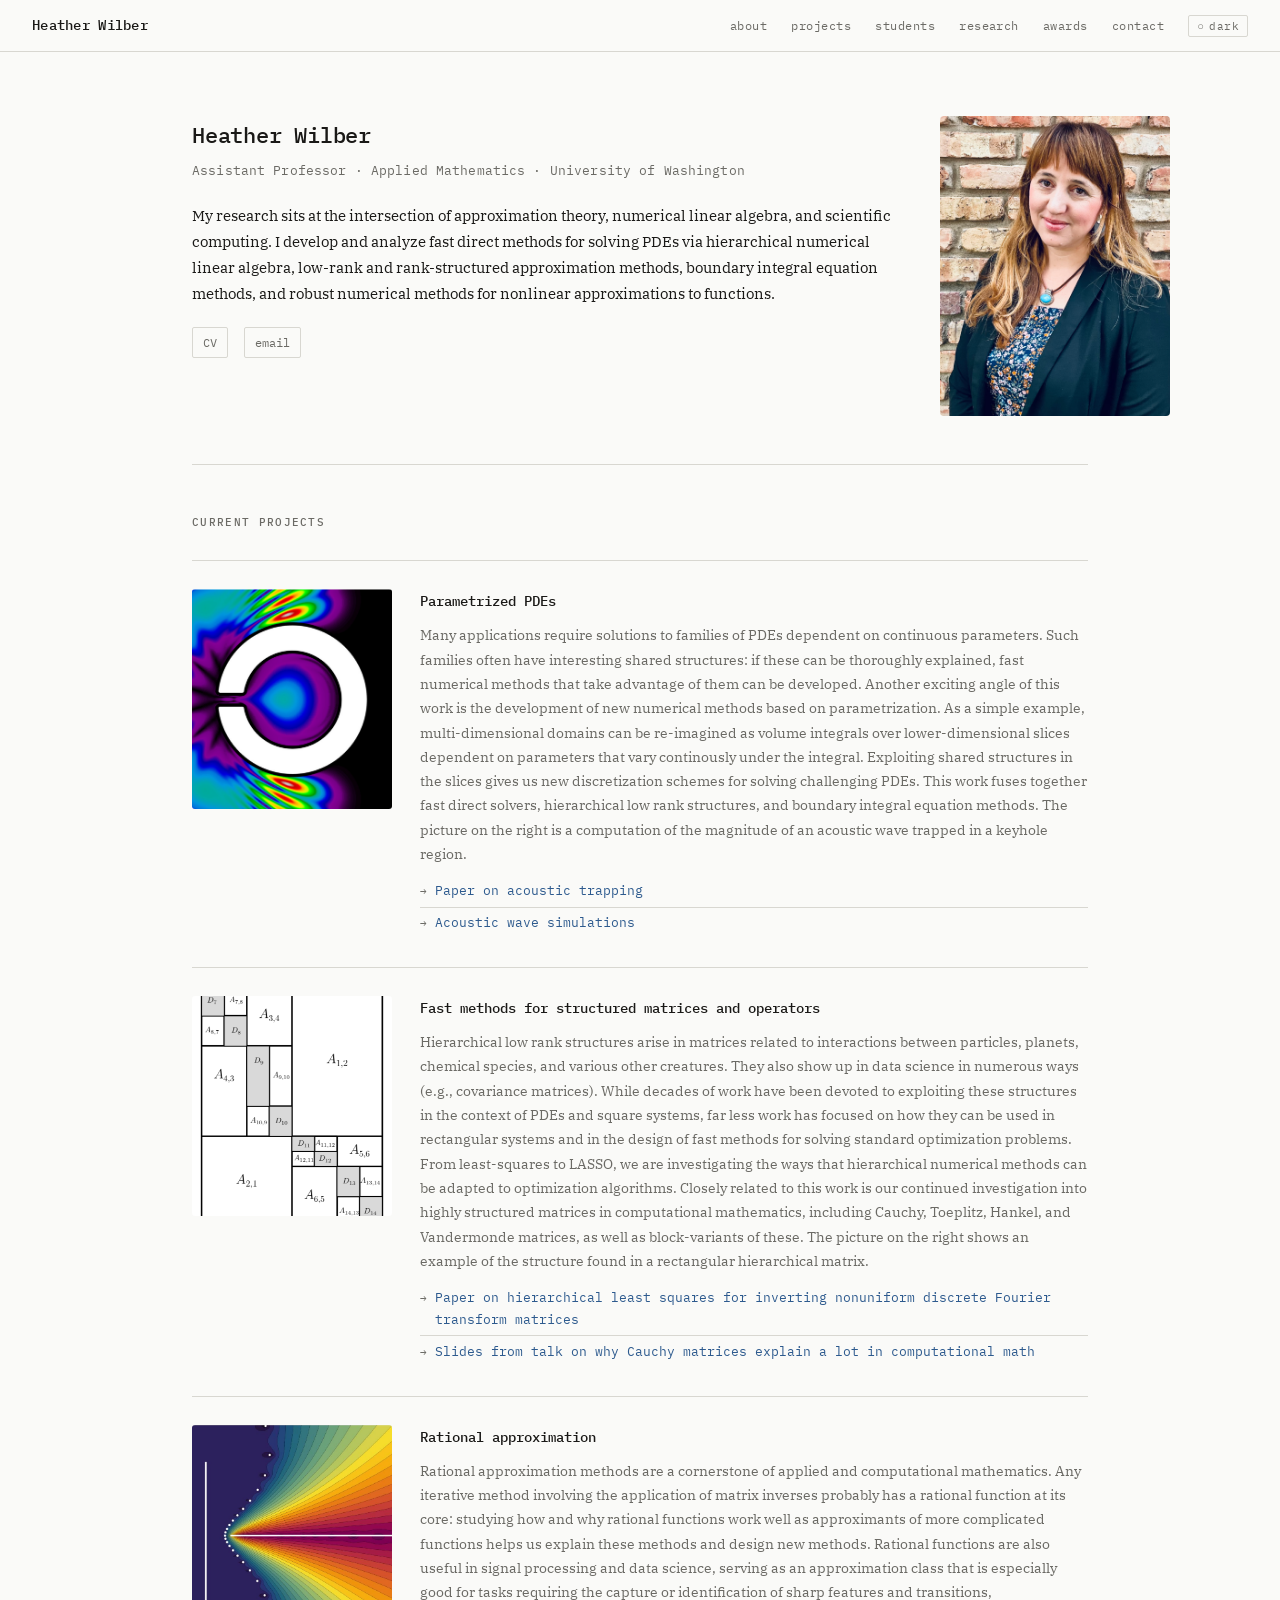
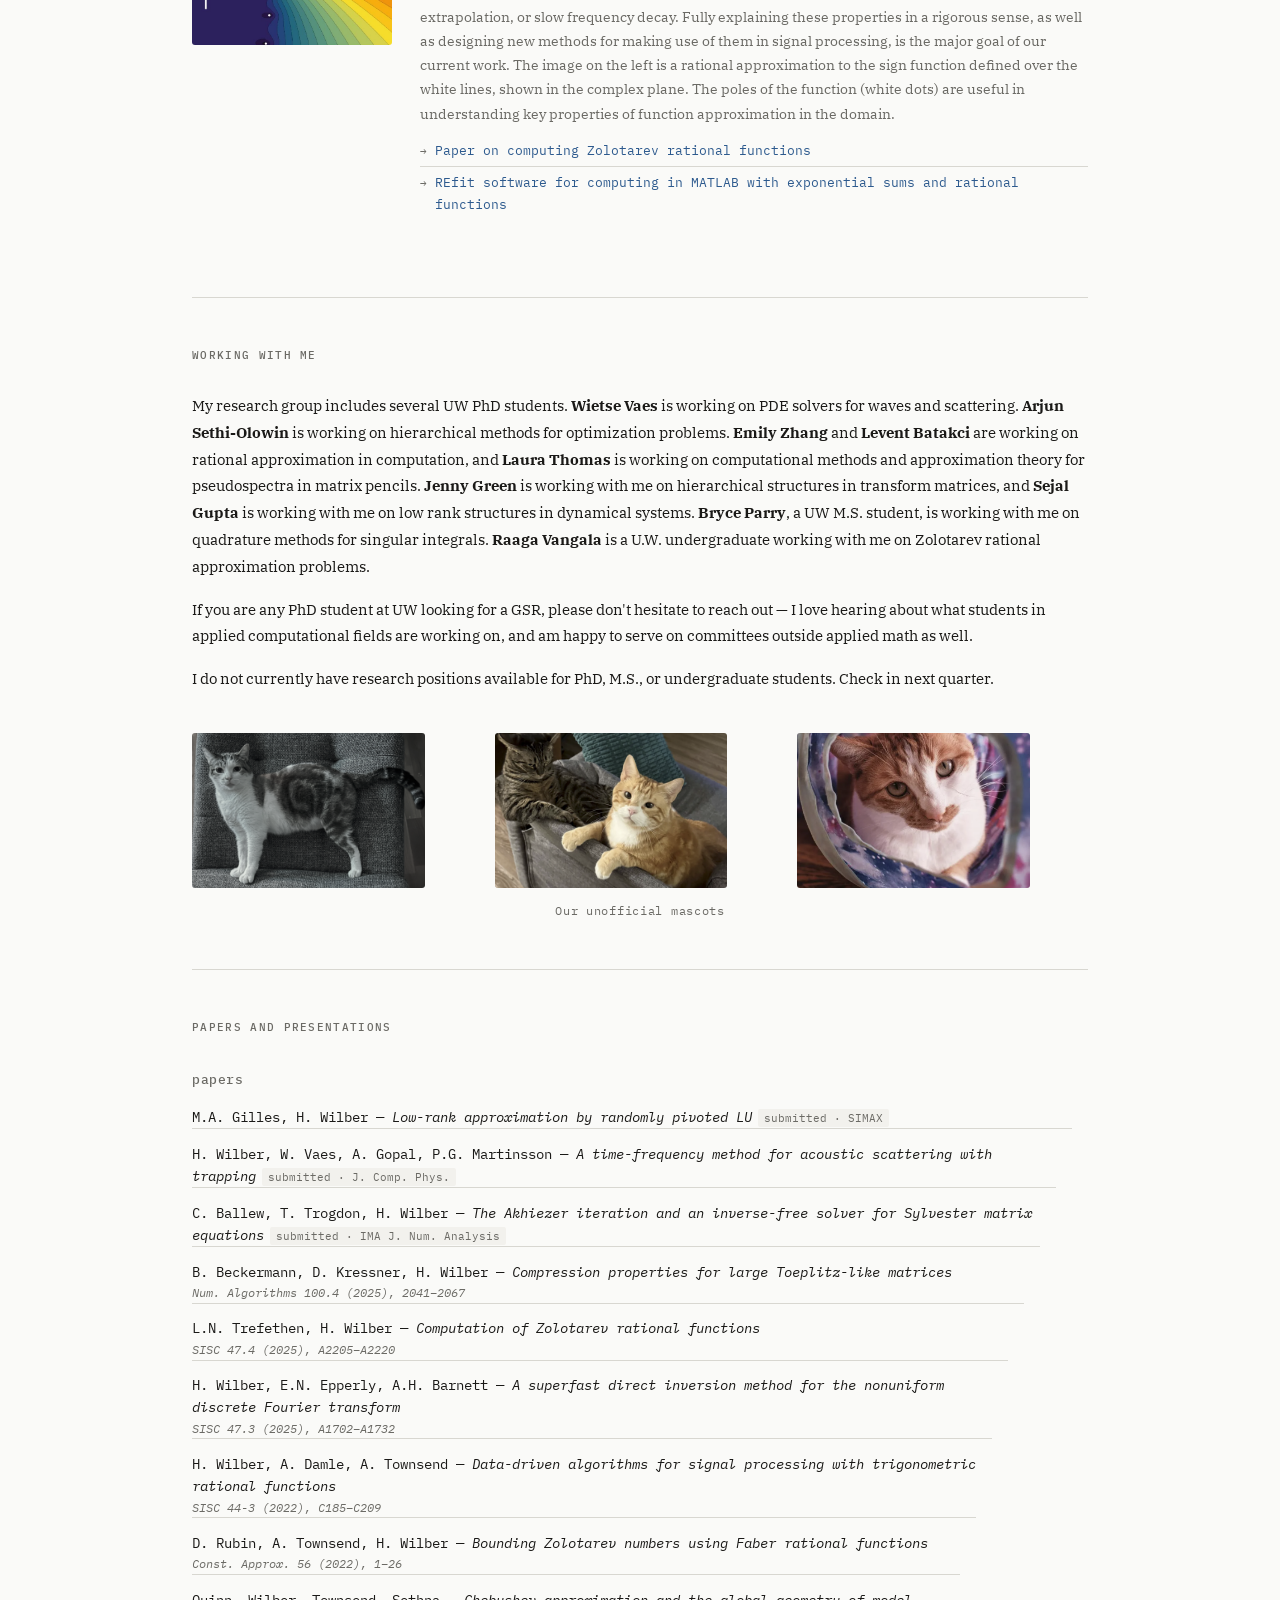
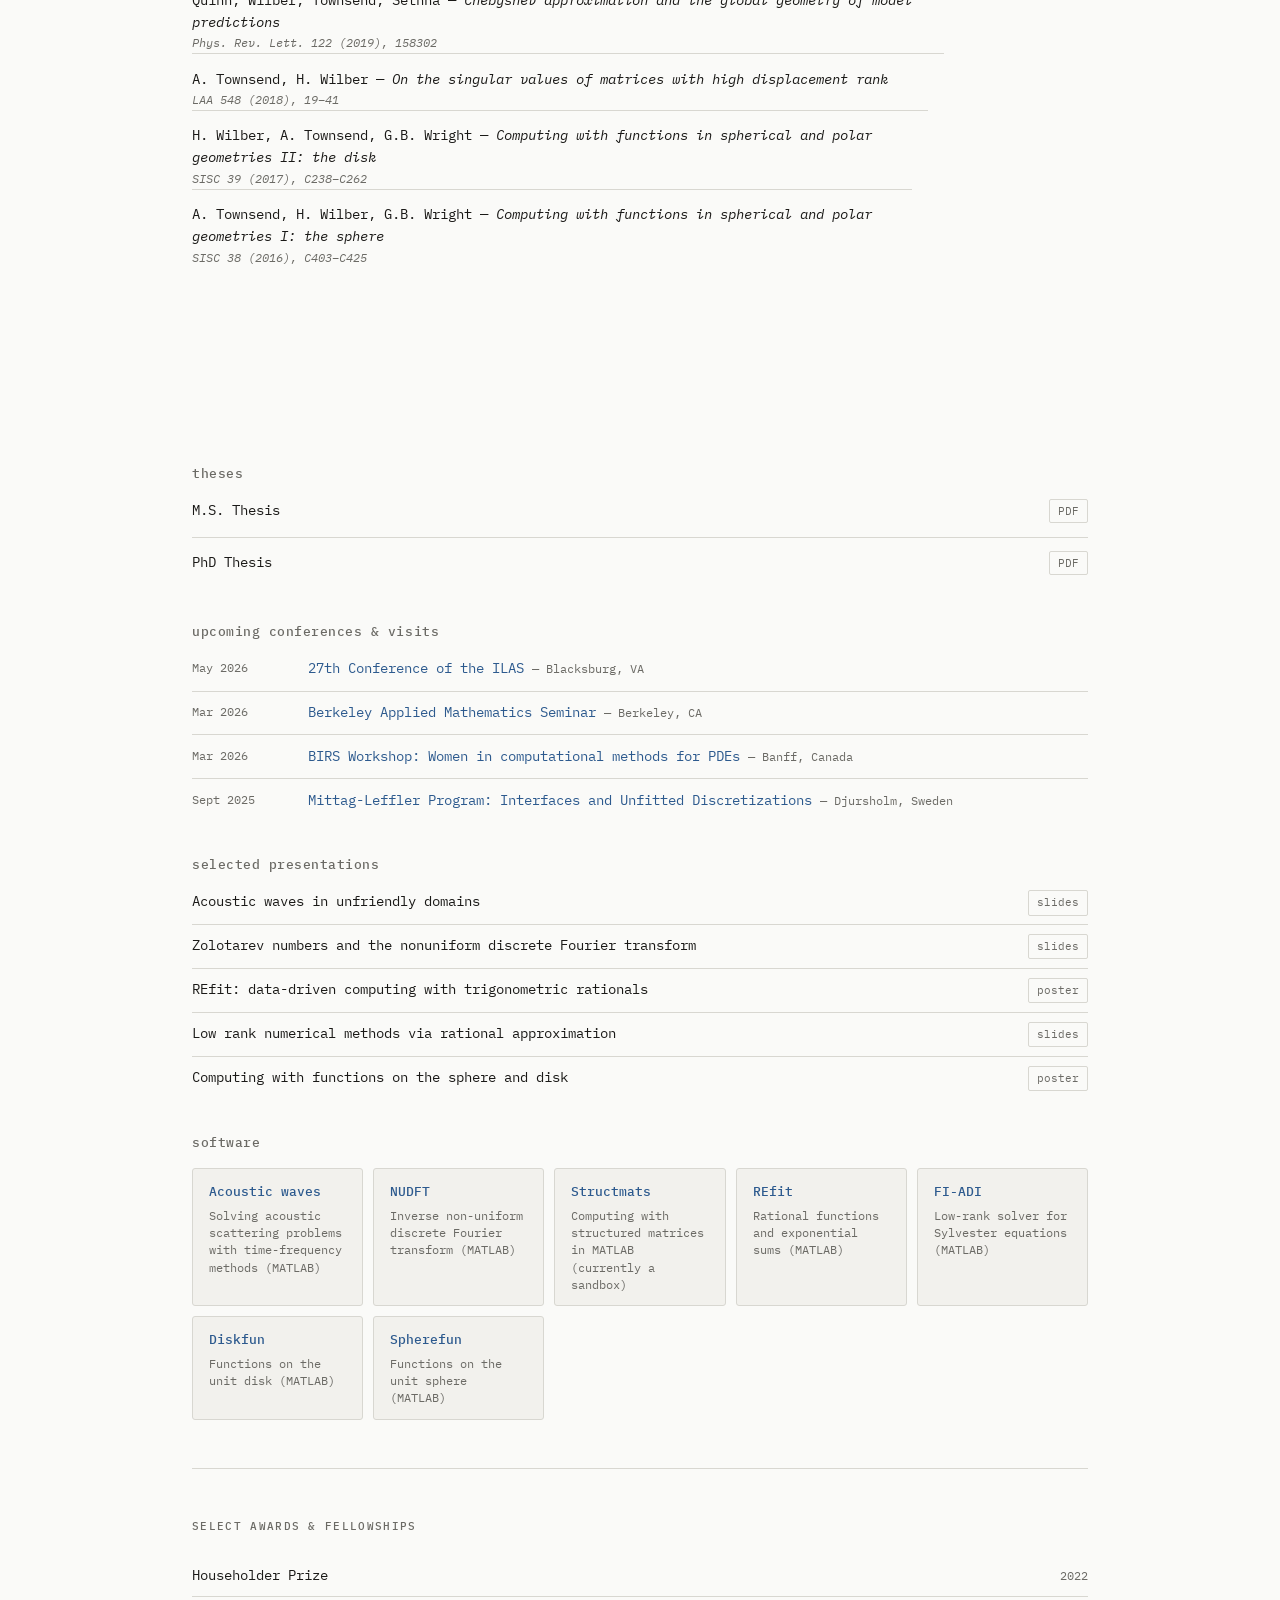
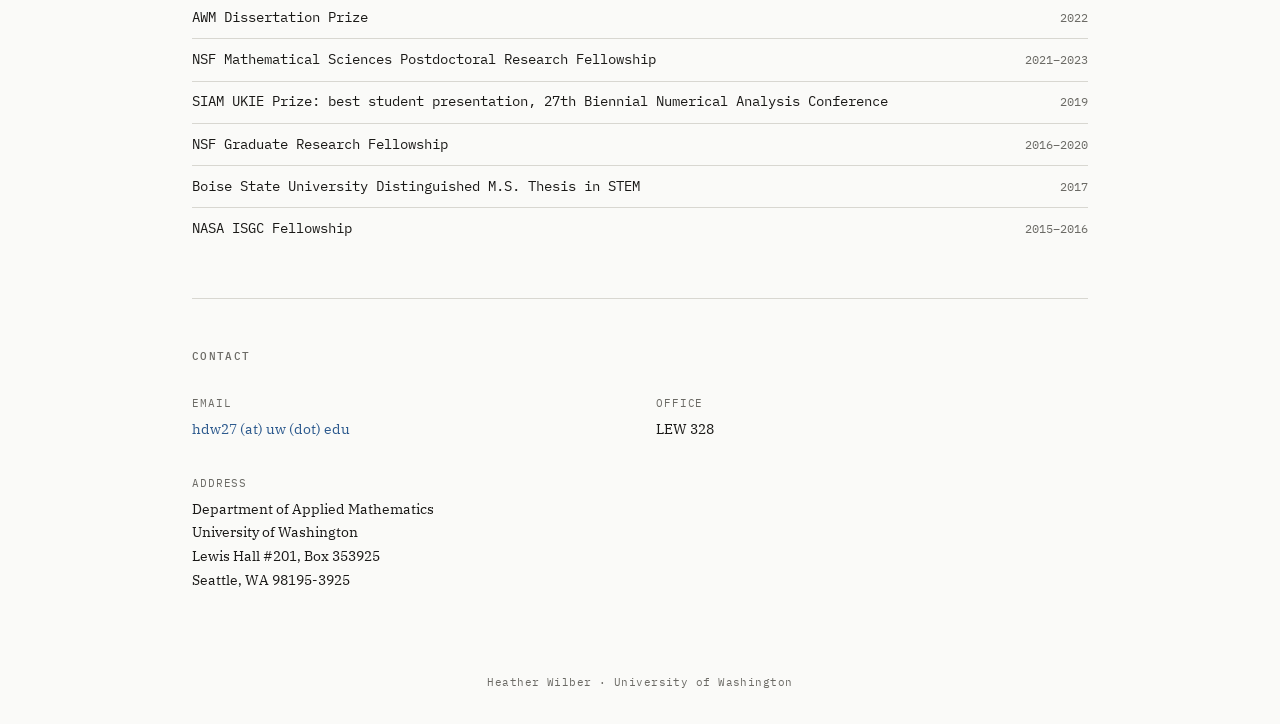
==== index.html @ 05f7314e "more typos" ====
<!DOCTYPE html>
<html lang="en" data-theme="light">
<head>
<meta charset="UTF-8">
<meta name="viewport" content="width=device-width, initial-scale=1.0">
<title>Heather Wilber</title>
<link rel="preconnect" href="https://fonts.googleapis.com">
<link href="https://fonts.googleapis.com/css2?family=IBM+Plex+Mono:ital,wght@0,400;0,500;1,400&family=IBM+Plex+Serif:ital,wght@0,400;1,400&display=swap" rel="stylesheet">
<style>
  :root, [data-theme="light"] {
    --bg: #fafaf8; --surface: #f2f1ed; --border: #d8d7d1;
    --text: #1a1917; --muted: #6b6a65; --link: #2d5a8e; --link-hover: #1a3a5c;
  }
  [data-theme="dark"] {
    --bg: #141412; --surface: #1e1d1b; --border: #2e2d2a;
    --text: #e8e7e2; --muted: #888780; --link: #7aabdb; --link-hover: #a8c8e8;
  }
  * { box-sizing: border-box; margin: 0; padding: 0; }
  html { scroll-behavior: smooth; }
  body { font-family: 'IBM Plex Mono', monospace; background: var(--bg); color: var(--text); font-size: 14px; line-height: 1.75; transition: background 0.2s, color 0.2s; }
  a { color: var(--link); text-decoration: none; }
  a:hover { color: var(--link-hover); text-decoration: underline; }

  nav { position: sticky; top: 0; z-index: 100; background: var(--bg); border-bottom: 1px solid var(--border); padding: 0 2rem; display: flex; align-items: center; justify-content: space-between; height: 52px; transition: background 0.2s, border-color 0.2s; }
  .nav-name { font-weight: 500; font-size: 14px; letter-spacing: 0.02em; color: var(--text); text-decoration: none; }
  .nav-right { display: flex; align-items: center; gap: 1.5rem; }
  .nav-links { display: flex; gap: 1.5rem; list-style: none; }
  .nav-links a { font-size: 12px; color: var(--muted); letter-spacing: 0.04em; }
  .nav-links a:hover { color: var(--text); text-decoration: none; }
  .theme-toggle { background: none; border: 1px solid var(--border); border-radius: 2px; color: var(--muted); cursor: pointer; font-family: 'IBM Plex Mono', monospace; font-size: 11px; letter-spacing: 0.04em; padding: 3px 8px; transition: border-color 0.15s, color 0.15s; display: flex; align-items: center; gap: 5px; }
  .theme-toggle:hover { color: var(--text); border-color: var(--text); }

  .container { max-width: 960px; margin: 0 auto; padding: 0 2rem; }

  .hero { padding: 4rem 0 3rem; display: grid; grid-template-columns: 1fr 148px; gap: 3rem; align-items: start; border-bottom: 1px solid var(--border); }
  .hero-photo { width: 230px; height: 300px; border-radius: 4px; object-fit: cover; }
  .hero-photo-placeholder { width: 148px; height: 148px; border-radius: 4px; background: var(--surface); border: 1px solid var(--border); display: flex; align-items: center; justify-content: center; font-size: 11px; color: var(--muted); letter-spacing: 0.05em; }
  h1 { font-weight: 500; font-size: 22px; letter-spacing: -0.01em; margin-bottom: 0.35rem; }
  .hero-affil { font-size: 13px; color: var(--muted); margin-bottom: 1.25rem; letter-spacing: 0.01em; }
  .hero-bio { font-family: 'IBM Plex Serif', serif; font-size: 14.5px; line-height: 1.8; margin-bottom: 1.25rem; }
  .hero-links { display: flex; gap: 1rem; flex-wrap: wrap; }
  .hero-links a { font-size: 12px; color: var(--muted); border: 1px solid var(--border); padding: 4px 10px; border-radius: 2px; transition: border-color 0.15s, color 0.15s; }
  .hero-links a:hover { color: var(--text); border-color: var(--text); text-decoration: none; }

  section { padding: 3rem 0; border-bottom: 1px solid var(--border); }
  section:last-child { border-bottom: none; }
  h2 { font-weight: 500; font-size: 11px; letter-spacing: 0.12em; text-transform: uppercase; color: var(--muted); margin-bottom: 1.75rem; }
  h3 { font-weight: 500; font-size: 13px; letter-spacing: 0.04em; color: var(--muted); margin: 2rem 0 0.85rem; text-transform: lowercase; }
  h3:first-child { margin-top: 0; }

  .prose { font-family: 'IBM Plex Serif', serif; font-size: 14.5px; line-height: 1.85; }
  .prose p { margin-bottom: 1rem; }
  .prose p:last-child { margin-bottom: 0; }

  /* Mascots */
  .mascots { margin-top: 2.5rem; }
  .mascot-grid { display: grid; grid-template-columns: repeat(3, 1fr); gap: 12px; margin-bottom: 0.75rem;justify-content: center; }
  .mascot-photo { width: 80%; aspect-ratio: 1.5 / 1; border-radius: 3px; object-fit: cover; display: block; }
  .mascot-placeholder { width: 80%; aspect-ratio: 1.5 / 1; border-radius: 3px; background: var(--surface); border: 1px solid var(--border); display: flex; align-items: center; justify-content: center; font-size: 11px; color: var(--muted); letter-spacing: 0.05em; }
  .mascot-caption { text-align: center; font-size: 12px; color: var(--muted); letter-spacing: 0.06em; font-family: 'IBM Plex Mono', monospace; }

  /* Projects */
  .project-item { display: grid; grid-template-columns: 200px 1fr; gap: 1.75rem; padding: 1.75rem 0; border-top: 1px solid var(--border); align-items: start; }
  .project-item:first-child { border-top: none; padding-top: 0; }
  .project-photo { width: 200px; height: 220px; border-radius: 3px; object-fit: cover; }
  .project-photo-placeholder { width: 200px; height: 220px; border-radius: 3px; background: var(--surface); border: 1px solid var(--border); display: flex; align-items: center; justify-content: center; font-size: 11px; color: var(--muted); letter-spacing: 0.05em; flex-shrink: 0; }
  .project-title { font-family: 'IBM Plex Mono', monospace; font-weight: 500; font-size: 14px; margin-bottom: 0.6rem; color: var(--text); }
  .project-desc { font-family: 'IBM Plex Serif', serif; font-size: 13.5px; line-height: 1.8; color: var(--muted); margin-bottom: 0.85rem; }
  .project-links { list-style: none; }
  .project-links li { font-size: 12.5px; padding: 0.3rem 0; border-top: 1px solid var(--border); display: flex; align-items: baseline; gap: 0.5rem; }
  .project-links li:first-child { border-top: none; padding-top: 0; }
  .project-links li::before { content: "→"; color: var(--muted); font-size: 11px; flex-shrink: 0; }

  /* Papers */
  .paper-list { list-style: none; }
  .paper-list li { padding: 0.85rem 0; border-top: 1px solid var(--border); display: grid; grid-template-columns: 1fr auto; gap: 1rem; align-items: start; font-size: 13.5px; line-height: 1.65; }
  .paper-list li:first-child { border-top: none; padding-top: 0; }
  .paper-venue { font-style: italic; color: var(--muted); font-size: 12px; }
  .paper-link { font-size: 11px; color: var(--muted); border: 1px solid var(--border); padding: 2px 8px; border-radius: 2px; white-space: nowrap; transition: border-color 0.15s, color 0.15s; }
  .paper-link:hover { color: var(--text); border-color: var(--text); text-decoration: none; }
  .paper-status { font-size: 11px; color: var(--muted); background: var(--surface); padding: 2px 6px; border-radius: 2px; margin-left: 6px; }

  /* Accessibility */
  .sr-only { position: absolute; width: 1px; height: 1px; padding: 0; margin: -1px; overflow: hidden; clip: rect(0,0,0,0); white-space: nowrap; border: 0; }

  .event-list { list-style: none; }
  .event-list li { display: grid; grid-template-columns: 100px 1fr; gap: 1rem; padding: 0.6rem 0; border-top: 1px solid var(--border); font-size: 13.5px; align-items: start; }
  .event-list li:first-child { border-top: none; padding-top: 0; }
  .event-date { color: var(--muted); font-size: 12px; }
  .event-venue { color: var(--muted); font-size: 12px; }

  .software-grid { display: grid; grid-template-columns: repeat(auto-fit, minmax(160px, 1fr)); gap: 10px; }
  .software-card { background: var(--surface); border: 1px solid var(--border); border-radius: 3px; padding: 0.75rem 1rem; }
  .software-card a { font-weight: 500; font-size: 13px; display: block; margin-bottom: 3px; }
  .software-card p { font-size: 11.5px; color: var(--muted); line-height: 1.5; }

  .award-list { list-style: none; }
  .award-list li { display: grid; grid-template-columns: 1fr auto; gap: 1rem; padding: 0.55rem 0; border-top: 1px solid var(--border); font-size: 13.5px; align-items: baseline; }
  .award-list li:first-child { border-top: none; padding-top: 0; }
  .award-year { font-size: 12px; color: var(--muted); }

  .contact-grid { display: grid; grid-template-columns: 1fr 1fr; gap: 2rem; }
  .contact-label { font-size: 11px; letter-spacing: 0.08em; text-transform: uppercase; color: var(--muted); margin-bottom: 0.3rem; }
  .contact-val { font-family: 'IBM Plex Serif', serif; font-size: 14px; line-height: 1.7; }

  .pres-list { list-style: none; }
  .pres-list li { padding: 0.55rem 0; border-top: 1px solid var(--border); font-size: 13.5px; display: flex; justify-content: space-between; align-items: baseline; gap: 1rem; }
  .pres-list li:first-child { border-top: none; padding-top: 0; }

  .small-note { font-size: 12px; color: var(--muted); margin-top: 0.75rem; }
  footer { padding: 2rem; text-align: center; font-size: 11px; color: var(--muted); letter-spacing: 0.04em; }
</style>
</head>
<body>

<nav>
  <a href="#" class="nav-name">Heather Wilber</a>
  <main class="nav-right">
    <ul class="nav-links">
      <li><a href="#about">about</a></li>
      <li><a href="#projects">projects</a></li>
      <li><a href="#students">students</a></li>
      <li><a href="#research">research</a></li>
      <li><a href="#awards">awards</a></li>
      <li><a href="#contact">contact</a></li>
    </ul>
    <button class="theme-toggle" id="themeToggle" aria-label="Toggle dark mode">
      <span id="themeIcon">○</span>
      <span id="themeLabel">dark</span>
    </button>
  </main>
</nav>

<main class="container">

  <!-- ═══ HERO ═══ -->
  <main class="hero" id="about">
    <main>
      <h1>Heather Wilber</h1>
      <p class="hero-affil">Assistant Professor · Applied Mathematics · University of Washington</p>
      <p class="hero-bio">My research sits at the intersection of approximation theory, numerical linear algebra, and scientific computing. I develop and analyze fast direct methods for solving PDEs via hierarchical numerical linear algebra, low-rank and rank-structured approximation methods, boundary integral equation methods, and robust numerical methods for nonlinear approximations to functions.</p>
      <main class="hero-links">
        <a href="https://heatherw3521.github.io/H_Wilber_CV_short.pdf">CV <span class="sr-only">(PDF)</span></a>
        <a href="mailto:hdw27@uw.edu">email</a>
      </main>
    </main>
    <!-- TO ADD PHOTO: replace the main below with:
          -->
    <img src="me.jpg" alt="Picture of a woman smiling" class="hero-photo">
  </main>

  <!-- ═══ CURRENT PROJECTS ═══ -->
  <section id="projects">
    <h2>Current projects</h2>

    <main class="project-item">
      <!-- TO ADD IMAGE: replace the main below with:
           <img src="YOUR-IMAGE.jpg" alt="DESCRIBE IMAGE HERE" class="project-photo"> -->
      <img src="keyhole.png" alt="a colorful image of the magnitude of an acoustic scattering wave trapped in a cavity with white boundaries." class="project-photo">
      <main>
        <p class="project-title">Parametrized PDEs</p>
        <p class="project-desc">Many applications require solutions to families of PDEs dependent on continuous parameters. Such families often have interesting shared structures: if these can be thoroughly explained, fast numerical methods that take advantage of them can be developed. Another exciting angle of this work is the development of new numerical methods based on parametrization. As a simple example, multi-dimensional domains can be re-imagined as volume integrals over lower-dimensional slices dependent on parameters that vary continously under the integral. Exploiting shared structures in the slices gives us new discretization schemes for solving challenging PDEs. This work fuses together fast direct solvers, hierarchical low rank structures, and boundary integral equation methods. The picture on the right is a computation of the magnitude of an acoustic wave trapped in a keyhole region.</p>
        <ul class="project-links">
          <li><a href="https://arxiv.org/pdf/2506.15165">Paper on acoustic trapping</a></li>
          <li><a href="https://www.youtube.com/watch?v=D6Uqt_vXf6c">Acoustic wave simulations</a></li>
        </ul>
      </main>
    </main>

    <main class="project-item">
      <!-- TO ADD IMAGE: replace the main below with:
           <img src="YOUR-IMAGE.jpg" alt="DESCRIBE IMAGE HERE" class="project-photo"> -->
      <img src="hier.png" alt="a rectangle sliced into smaller rectangles. The small rectangles on the diagonal are greyed out." class="project-photo">
      <main>
        <p class="project-title">Fast methods for structured matrices and operators</p>
        <p class="project-desc">Hierarchical low rank structures arise in matrices related to interactions between particles, planets, chemical species, and various other creatures. They also show up in data science in numerous ways (e.g., covariance matrices). While decades of work have been devoted to exploiting these structures in the context of PDEs and square systems, far less work has focused on how they can be used in rectangular systems and in the design of fast methods for solving standard optimization problems. From least-squares to LASSO, we are investigating the ways that hierarchical numerical methods can be adapted to optimization algorithms. Closely related to this work is our continued investigation into highly structured matrices in computational mathematics, including Cauchy, Toeplitz, Hankel, and Vandermonde matrices, as well as block-variants of these. The picture on the right shows an example of the structure found in a rectangular hierarchical matrix. </p>
        <ul class="project-links">
          <li><a href="https://arxiv.org/abs/2404.13223">Paper on hierarchical least squares for inverting nonuniform discrete Fourier transform matrices</a></li>
          <li><a href="Cauchy_matrices.pdf">Slides from talk on why Cauchy matrices explain a lot in computational math</a> <span class="sr-only">(PDF)</span></li>
        </ul>
      </main>
    </main>

    <main class="project-item">
      <!-- TO ADD IMAGE: replace the main below with:
           <img src="YOUR-IMAGE.jpg" alt="DESCRIBE IMAGE HERE" class="project-photo"> -->
      <img src="rational_sign.png" alt="A colorful filled contour plot, with white lines on the imaginary axis and real axis, and white dots between them." class="project-photo">
      <main>
        <p class="project-title">Rational approximation</p>
        <p class="project-desc">Rational approximation methods are a cornerstone of applied and computational mathematics. Any iterative method involving the application of matrix inverses probably has a rational function at its core: studying how and why rational functions work well as approximants of more complicated functions helps us explain these methods and design new methods. Rational functions are also useful in signal processing and data science, serving as an approximation class that is especially good for tasks requiring the capture or identification of sharp features and transitions, extrapolation, or slow frequency decay. Fully explaining these properties in a rigorous sense, as well as designing new methods for making use of them in signal processing, is the major goal of our current work. The image on the left is a rational approximation to the sign function defined over the white lines, shown in the complex plane. The poles of the function (white dots) are useful in understanding key properties of function approximation in the domain.</p>
        <ul class="project-links">
          <li><a href="https://arxiv.org/abs/2408.14092">Paper on computing Zolotarev rational functions</a></li>
          <li><a href="https://github.com/heatherw3521/REfit">REfit software for computing in MATLAB with exponential sums and rational functions</a></li>
        </ul>
      </main>
    </main>

  </section>

  <!-- ═══ WORKING WITH ME ═══ -->
  <section id="students">
    <h2>Working with me</h2>
    <main class="prose">
      <p>My research group includes several UW PhD students. <b>Wietse Vaes</b> is working on PDE solvers for waves and scattering. <b>Arjun Sethi-Olowin</b> is working on hierarchical methods for optimization problems. <b>Emily Zhang</b> and <b>Levent Batakci</b> are working on rational approximation in computation, and <b>Laura Thomas</b> is working on computational methods and approximation theory for pseudospectra in matrix pencils. <b>Jenny Green</b> is working with me on hierarchical structures in transform matrices, and <b>Sejal Gupta</b> is working with me on low rank structures in dynamical systems. <b>Bryce Parry</b>, a UW M.S. student, is working with me on quadrature methods for singular integrals. <b>Raaga Vangala</b> is a U.W. undergraduate working with me on Zolotarev rational approximation problems.</p>
      <p>If you are any PhD student at UW looking for a GSR, please don't hesitate to reach out — I love hearing about what students in applied computational fields are working on, and am happy to serve on committees outside applied math as well.</p>
      <p>I do not currently have research positions available for PhD, M.S., or undergraduate students. Check in next quarter.</p>
    </main>

    <figure class="mascots" aria-label="Unofficial mascots">
      <main class="mascot-grid">
        <!-- TO ADD IMAGES: replace each main below with:
             <img src="YOUR-IMAGE.jpg" alt="DESCRIBE MASCOT HERE" class="mascot-photo"> -->
        <img src="L_cat.png" alt="picture of a grey cat standing up" class="mascot-photo">
        <img src="w_cat.png" alt="picture of two cats, a grey striped one with ears back and an orange fat one" class="mascot-photo">
        <img src="LT_cat.png" alt="picture of an orange cat" class="mascot-photo">
      </main>
      <figcaption class="mascot-caption">Our unofficial mascots</figcaption>
    </figure>
  </section>

  <!-- ═══ RESEARCH ═══ -->
  <section id="research">
    <h2>Papers and Presentations</h2>

    <h3>papers</h3>
    <ul class="paper-list">
      <li>
        <main>
          <main>M.A. Gilles, H. Wilber — <em>Low-rank approximation by randomly pivoted LU</em><span class="paper-status">submitted · SIMAX</span></main>
      <li>
        <main>
          <main>H. Wilber, W. Vaes, A. Gopal, P.G. Martinsson — <em>A time-frequency method for acoustic scattering with trapping</em><span class="paper-status">submitted · J. Comp. Phys.</span></main>
      <li>
        <main>
          <main>C. Ballew, T. Trogdon, H. Wilber — <em>The Akhiezer iteration and an inverse-free solver for Sylvester matrix equations</em><span class="paper-status">submitted · IMA J. Num. Analysis</span></main>
      <li>
        <main>
          <main>B. Beckermann, D. Kressner, H. Wilber — <em>Compression properties for large Toeplitz-like matrices</em></main>
          <main class="paper-venue">Num. Algorithms 100.4 (2025), 2041–2067</main>
      <li>
        <main>
          <main>L.N. Trefethen, H. Wilber — <em>Computation of Zolotarev rational functions</em></main>
          <main class="paper-venue">SISC 47.4 (2025), A2205–A2220</main>
      <li>
        <main>
          <main>H. Wilber, E.N. Epperly, A.H. Barnett — <em>A superfast direct inversion method for the nonuniform discrete Fourier transform</em></main>
          <main class="paper-venue">SISC 47.3 (2025), A1702–A1732</main>
      <li>
        <main>
          <main>H. Wilber, A. Damle, A. Townsend — <em>Data-driven algorithms for signal processing with trigonometric rational functions</em></main>
          <main class="paper-venue">SISC 44-3 (2022), C185–C209</main>
      <li>
        <main>
          <main>D. Rubin, A. Townsend, H. Wilber — <em>Bounding Zolotarev numbers using Faber rational functions</em></main>
          <main class="paper-venue">Const. Approx. 56 (2022), 1–26</main>
      <li>
        <main>
          <main>Quinn, Wilber, Townsend, Sethna — <em>Chebyshev approximation and the global geometry of model predictions</em></main>
          <main class="paper-venue">Phys. Rev. Lett. 122 (2019), 158302</main>
      <li>
        <main>
          <main>A. Townsend, H. Wilber — <em>On the singular values of matrices with high displacement rank</em></main>
          <main class="paper-venue">LAA 548 (2018), 19–41</main>
      <li>
        <main>
          <main>H. Wilber, A. Townsend, G.B. Wright — <em>Computing with functions in spherical and polar geometries II: the disk</em></main>
          <main class="paper-venue">SISC 39 (2017), C238–C262</main>
      <li>
        <main>
          <main>A. Townsend, H. Wilber, G.B. Wright — <em>Computing with functions in spherical and polar geometries I: the sphere</em></main>
          <main class="paper-venue">SISC 38 (2016), C403–C425</main>
    </ul>

    <h3>theses</h3>
    <ul class="paper-list">
      <li>
        <main>M.S. Thesis</main>
        <a href="https://heatherw3521.github.io/msc_thesis.pdf" class="paper-link">PDF<span class="sr-only"> of M.S. Thesis</span></a>
      </li>
      <li>
        <main>PhD Thesis</main>
        <a href="https://heatherw3521.github.io/phd_thesis.pdf" class="paper-link">PDF<span class="sr-only"> of PhD Thesis</span></a>
      </li>
    </ul>

    <h3>upcoming conferences &amp; visits</h3>
    <ul class="event-list">
      <li>
        <span class="event-date">May 2026</span>
        <span><a href="https://ilas2026.math.vt.edu/">27th Conference of the ILAS</a> <span class="event-venue">— Blacksburg, VA</span></span>
      </li>
      <li>
        <span class="event-date">Mar 2026</span>
        <span><a href="https://berkeleyams.lbl.gov/spring26/">Berkeley Applied Mathematics Seminar</a> <span class="event-venue">— Berkeley, CA</span></span>
      </li>
      <li>
        <span class="event-date">Mar 2026</span>
        <span><a href="https://www.birs.ca/events/2026/5-day-workshops/26w5567">BIRS Workshop: Women in computational methods for PDEs</a> <span class="event-venue">— Banff, Canada</span></span>
      </li>
      <li>
        <span class="event-date">Sept 2025</span>
        <span><a href="https://www.mittag-leffler.se/activities/interfaces-and-unfitted-discretization-methods/">Mittag-Leffler Program: Interfaces and Unfitted Discretizations</a> <span class="event-venue">— Djursholm, Sweden</span></span>
      </li>
    </ul>

    <h3>selected presentations</h3>
    <ul class="pres-list">
      <li>
        <span>Acoustic waves in unfriendly domains</span>
        <a href="https://heatherw3521.github.io/Householder2025.pdf" class="paper-link">slides <span class="sr-only">(PDF)</span></a>
      </li>
      <li>
        <span>Zolotarev numbers and the nonuniform discrete Fourier transform</span>
        <a href="https://heatherw3521.github.io/Princeton2024.pdf" class="paper-link">slides <span class="sr-only">(PDF)</span></a>
      </li>
      <li>
        <span>REfit: data-driven computing with trigonometric rationals</span>
        <a href="https://heatherw3521.github.io/REFIT_POSTER_all.pdf" class="paper-link">poster <span class="sr-only">(PDF)</span></a>
      </li>
      <li>
        <span>Low rank numerical methods via rational approximation</span>
        <a href="https://heatherw3521.github.io/CAvid.pdf" class="paper-link">slides <span class="sr-only">(PDF)</span></a>
      </li>
      <li>
        <span>Computing with functions on the sphere and disk</span>
        <a href="https://heatherw3521.github.io/poster.pdf" class="paper-link">poster <span class="sr-only">(PDF)</span></a>
      </li>
    </ul>
    <!--<p class="small-note">Complete list in <a href="https://heatherw3521.github.io/H_Wilber_CV_short.pdf">CV <span class="sr-only">(PDF)</span></a>.</p>-->

    <h3>software</h3>
    <main class="software-grid">
      <main class="software-card">
        <a href="https://github.com/heatherw3521/time-frequency-acousticwaves">Acoustic waves</a>
        <p>Solving acoustic scattering problems with time-frequency methods (MATLAB)</p>
      </main>
      <main class="software-card">
        <a href="https://github.com/heatherw3521/NUDFT">NUDFT</a>
        <p>Inverse non-uniform discrete Fourier transform (MATLAB)</p>
      </main>
      <main class="software-card">
        <a href="https://github.com/heatherw3521/structmats">Structmats</a>
        <p>Computing with structured matrices in MATLAB (currently a sandbox)</p>
      </main>
      <main class="software-card">
        <a href="https://github.com/heatherw3521/REfit">REfit</a>
        <p>Rational functions and exponential sums (MATLAB)</p>
      </main>
      <main class="software-card">
        <a href="https://github.com/ajt60gaibb/freeLYAP">FI-ADI</a>
        <p>Low-rank solver for Sylvester equations (MATLAB)</p>
      </main>
      <main class="software-card">
        <a href="http://www.chebfun.org/docs/guide/guide16.html">Diskfun</a>
        <p>Functions on the unit disk (MATLAB)</p>
      </main>
      <main class="software-card">
        <a href="http://www.chebfun.org/docs/guide/guide17.html">Spherefun</a>
        <p>Functions on the unit sphere (MATLAB)</p>
      </main>
    </main>
  </section>

  <!-- ═══ AWARDS ═══ -->
  <section id="awards">
    <h2>Select Awards &amp; Fellowships</h2>
    <ul class="award-list">
      <li><span>Householder Prize</span><span class="award-year">2022</span></li>
      <li><span>AWM Dissertation Prize</span><span class="award-year">2022</span></li>
      <li><span>NSF Mathematical Sciences Postdoctoral Research Fellowship</span><span class="award-year">2021–2023</span></li>
      <li><span>SIAM UKIE Prize: best student presentation, 27th Biennial Numerical Analysis Conference</span><span class="award-year">2019</span></li>
      <li><span>NSF Graduate Research Fellowship</span><span class="award-year">2016–2020</span></li>
      <li><span>Boise State University Distinguished M.S. Thesis in STEM</span><span class="award-year">2017</span></li>
      <li><span>NASA ISGC Fellowship</span><span class="award-year">2015–2016</span></li>
    </ul>
    <!--<p class="small-note">Complete list in <a href="https://heatherw3521.github.io/H_Wilber_CV_short.pdf">CV <span class="sr-only">(PDF)</span></a>.</p>-->
  </section>

  <!-- ═══ CONTACT ═══ -->
  <section id="contact">
    <h2>Contact</h2>
    <main class="contact-grid">
      <main>
        <p class="contact-label">email</p>
        <p class="contact-val"><a href="mailto:hdw27@uw.edu">hdw27 (at) uw (dot) edu</a></p>
      </main>
      <main>
        <p class="contact-label">office</p>
        <p class="contact-val">LEW 328</p>
      </main>
      <main>
        <p class="contact-label">address</p>
        <p class="contact-val">
          Department of Applied Mathematics<br>
          University of Washington<br>
          Lewis Hall #201, Box 353925<br>
          Seattle, WA 98195-3925
        </p>
      </main>
    </main>
  </section>

</main>

<footer>Heather Wilber · University of Washington</footer>

<script>
const toggle = document.getElementById('themeToggle');
const icon = document.getElementById('themeIcon');
const label = document.getElementById('themeLabel');
const html = document.documentElement;
const saved = (() => { try { return localStorage.getItem('theme'); } catch(e) { return null; } })()
  || (window.matchMedia('(prefers-color-scheme: dark)').matches ? 'dark' : 'light');
setTheme(saved);
function setTheme(t) {
  html.setAttribute('data-theme', t);
  icon.textContent = t === 'dark' ? '●' : '○';
  label.textContent = t === 'dark' ? 'light' : 'dark';
  try { localStorage.setItem('theme', t); } catch(e) {}
}
toggle.addEventListener('click', () => setTheme(html.getAttribute('data-theme') === 'dark' ? 'light' : 'dark'));
</script>
</body>
</html>
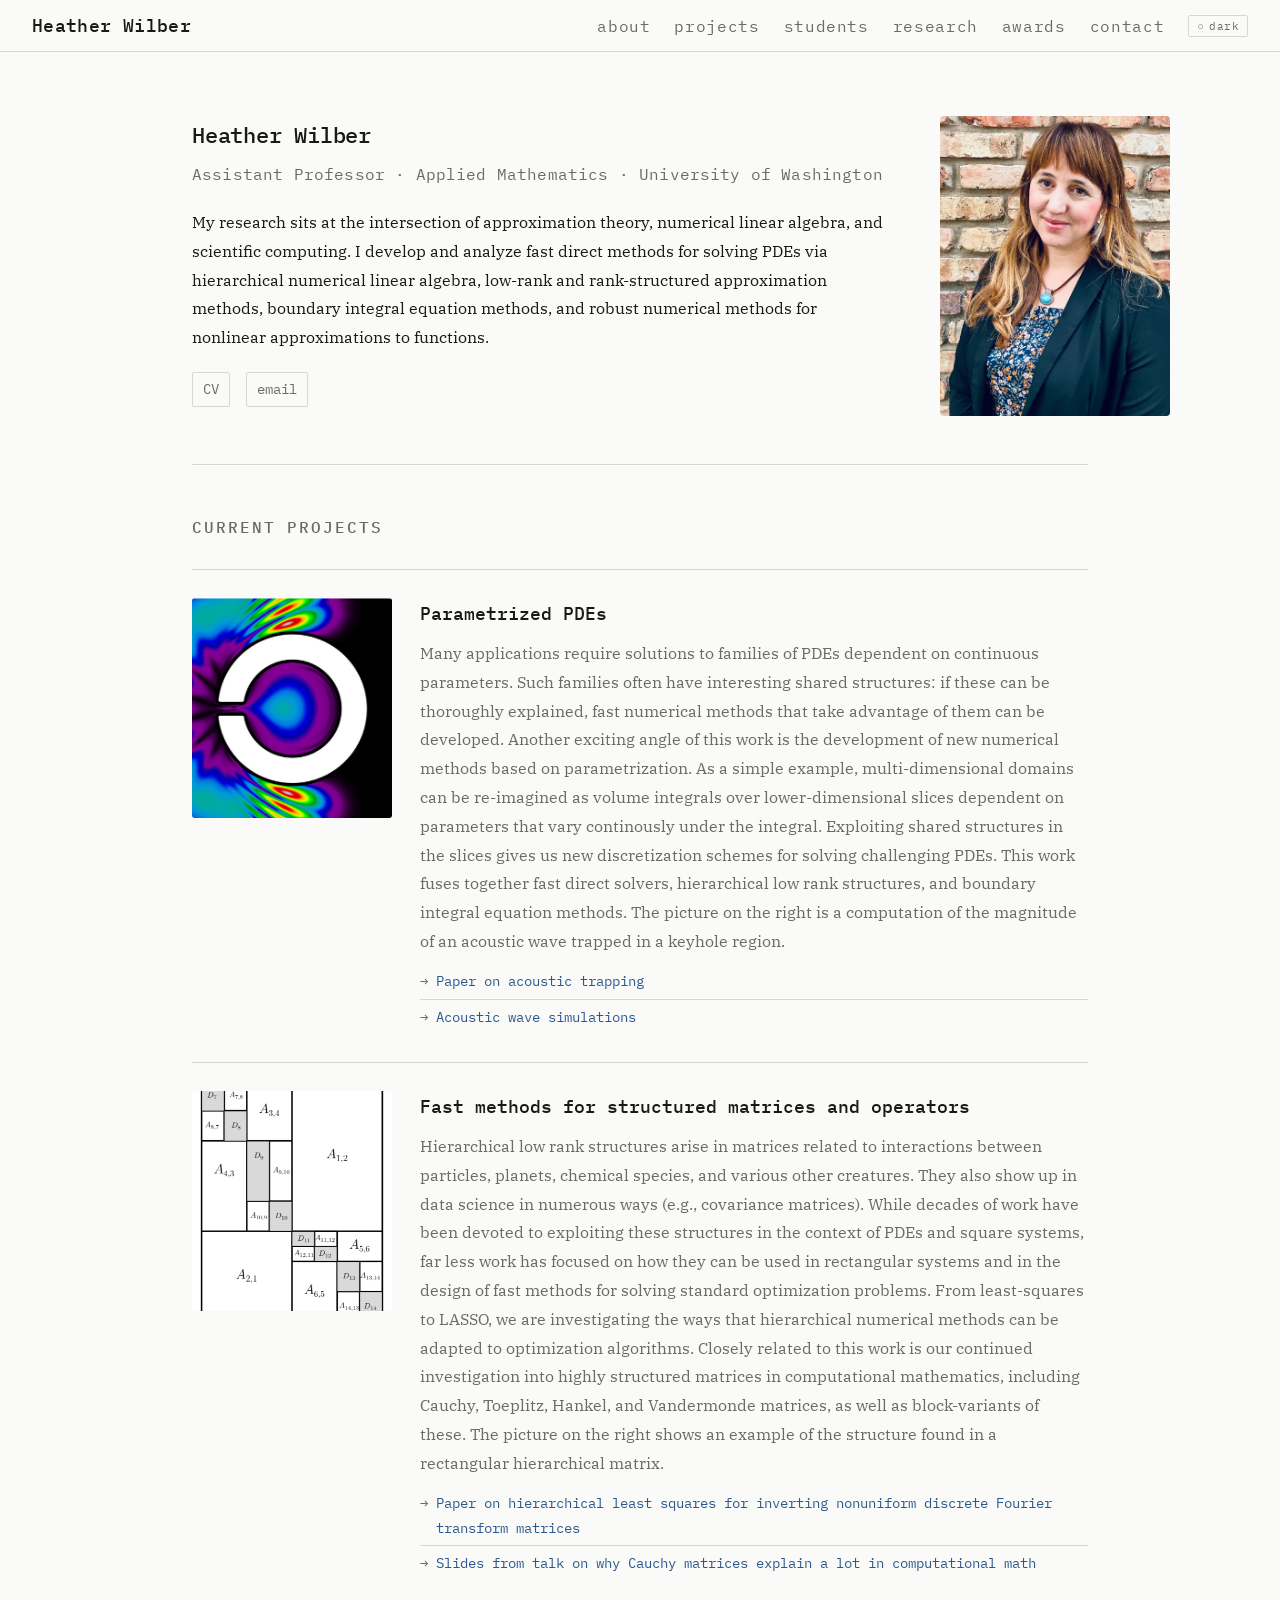
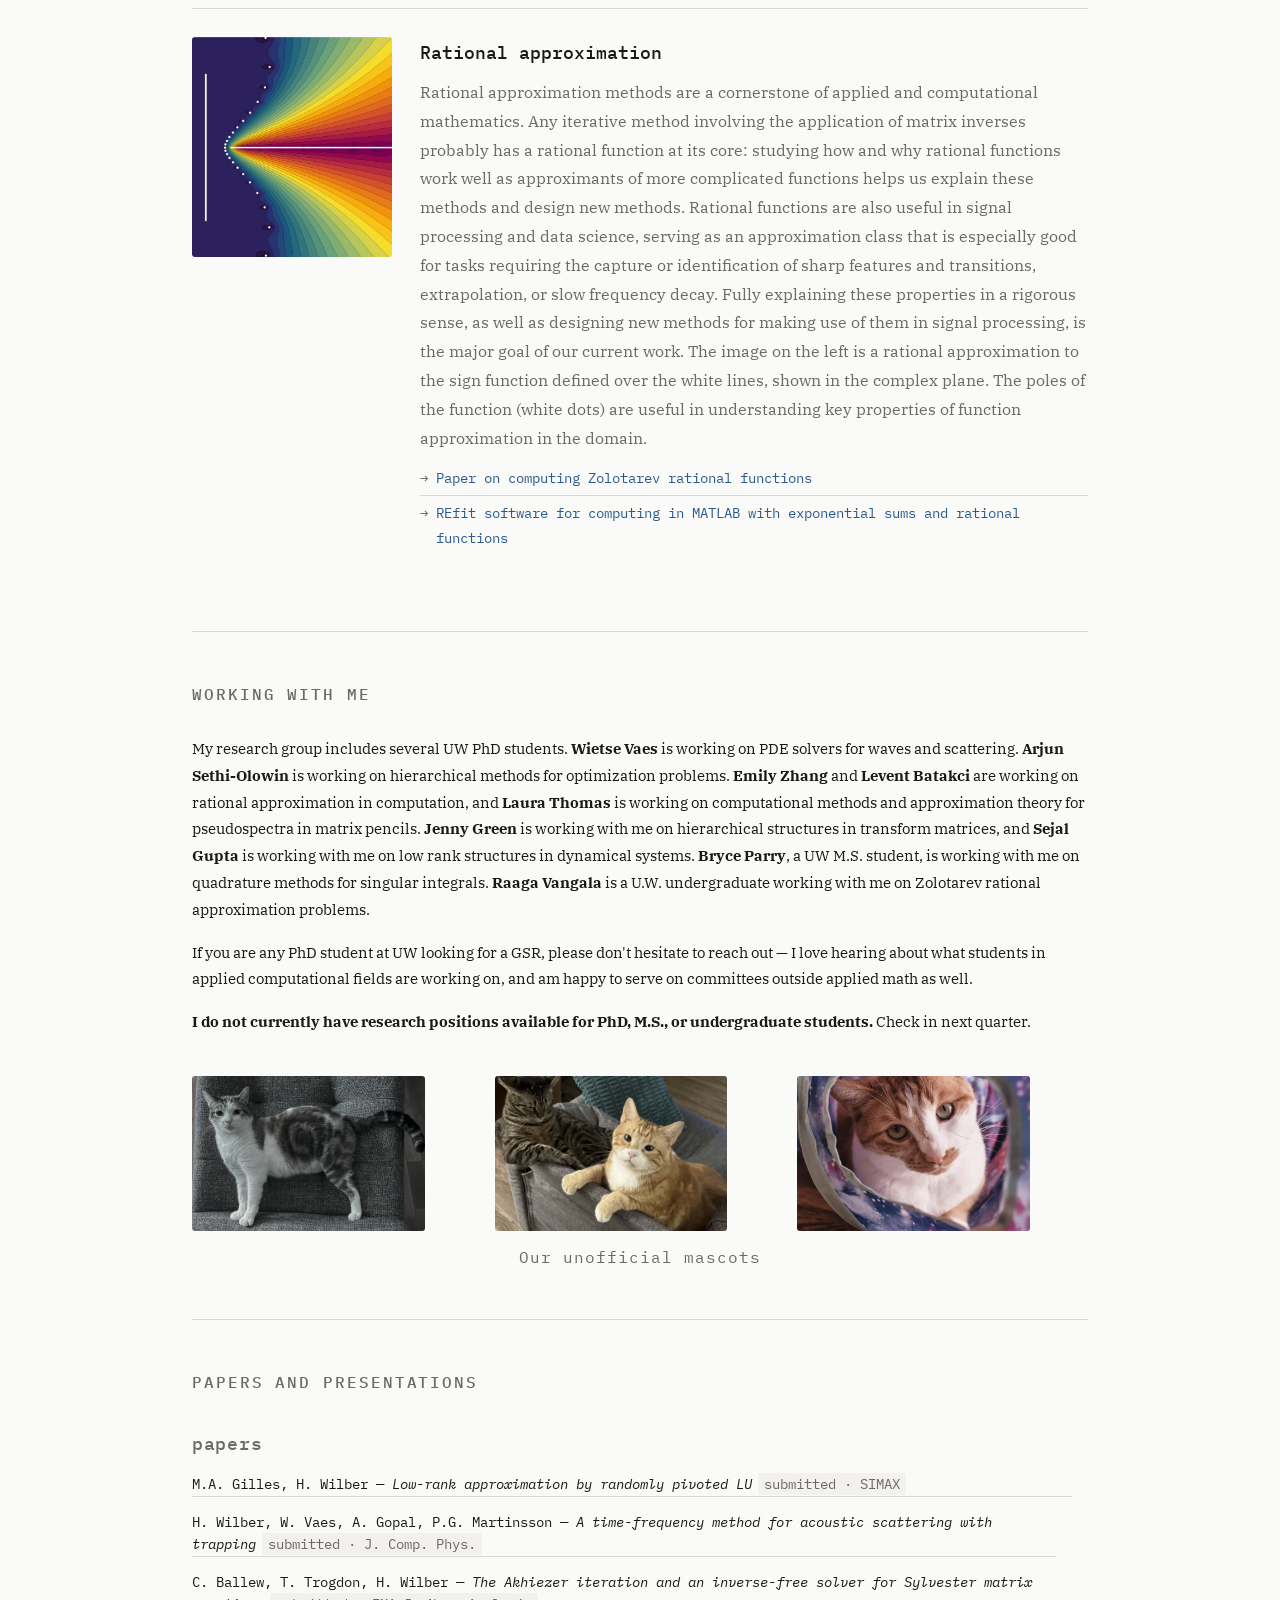
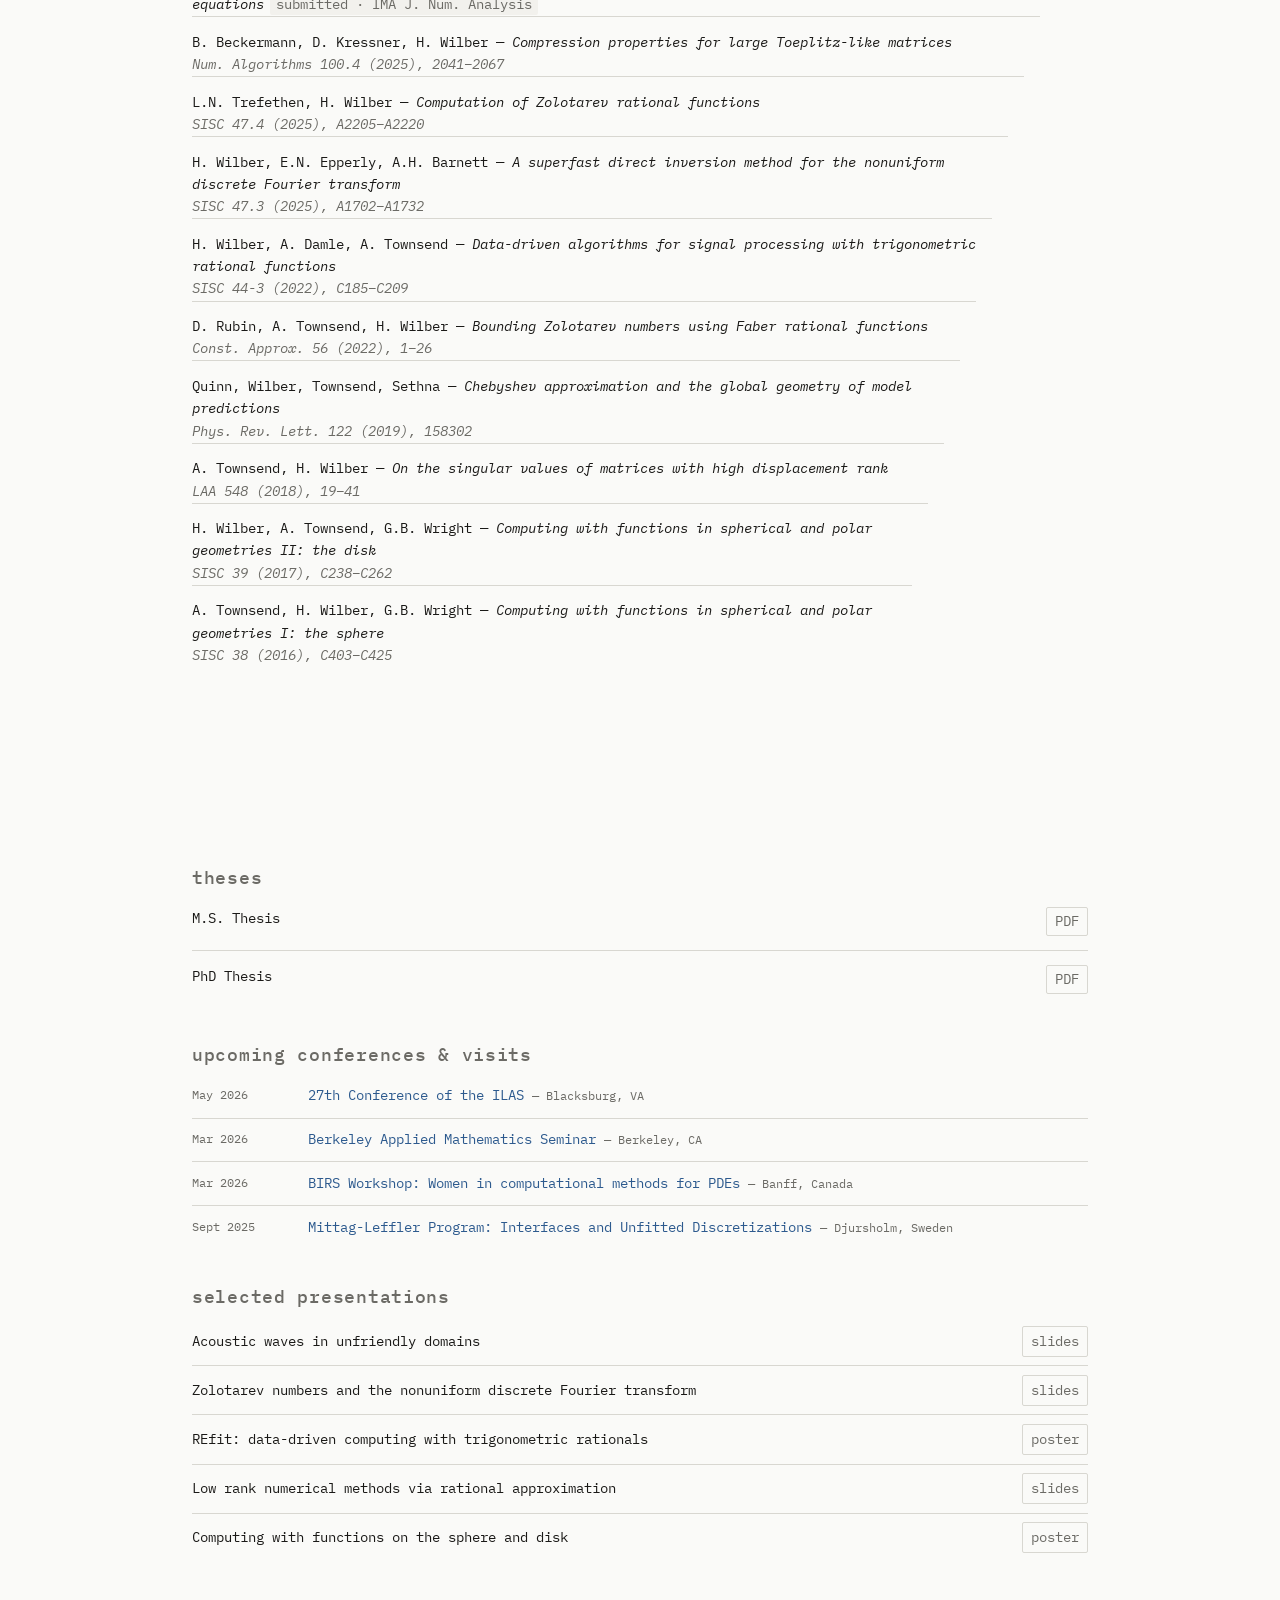
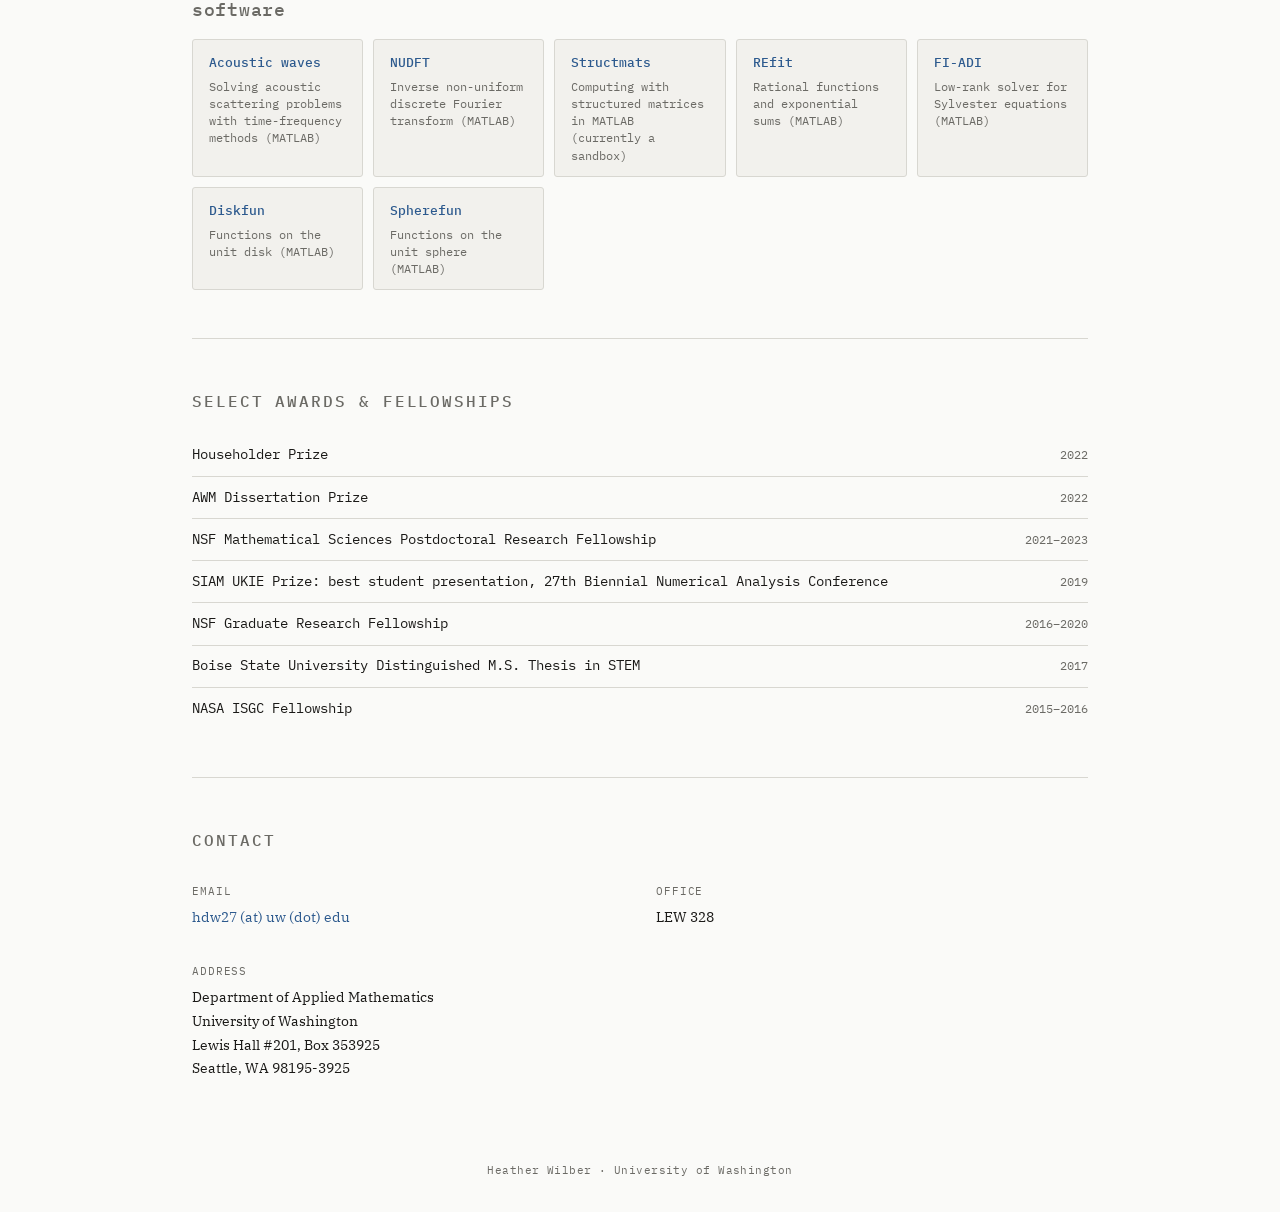
==== commit 850ce91b: "slightly increase fonts" ====
--- a/index.html
+++ b/index.html
@@ -17,15 +17,15 @@
   }
   * { box-sizing: border-box; margin: 0; padding: 0; }
   html { scroll-behavior: smooth; }
-  body { font-family: 'IBM Plex Mono', monospace; background: var(--bg); color: var(--text); font-size: 14px; line-height: 1.75; transition: background 0.2s, color 0.2s; }
+  body { font-family: 'IBM Plex Mono', monospace; background: var(--bg); color: var(--text); font-size: 18px; line-height: 1.75; transition: background 0.2s, color 0.2s; }
   a { color: var(--link); text-decoration: none; }
   a:hover { color: var(--link-hover); text-decoration: underline; }
 
   nav { position: sticky; top: 0; z-index: 100; background: var(--bg); border-bottom: 1px solid var(--border); padding: 0 2rem; display: flex; align-items: center; justify-content: space-between; height: 52px; transition: background 0.2s, border-color 0.2s; }
-  .nav-name { font-weight: 500; font-size: 14px; letter-spacing: 0.02em; color: var(--text); text-decoration: none; }
+  .nav-name { font-weight: 500; font-size: 18px; letter-spacing: 0.02em; color: var(--text); text-decoration: none; }
   .nav-right { display: flex; align-items: center; gap: 1.5rem; }
   .nav-links { display: flex; gap: 1.5rem; list-style: none; }
-  .nav-links a { font-size: 12px; color: var(--muted); letter-spacing: 0.04em; }
+  .nav-links a { font-size: 16px; color: var(--muted); letter-spacing: 0.04em; }
   .nav-links a:hover { color: var(--text); text-decoration: none; }
   .theme-toggle { background: none; border: 1px solid var(--border); border-radius: 2px; color: var(--muted); cursor: pointer; font-family: 'IBM Plex Mono', monospace; font-size: 11px; letter-spacing: 0.04em; padding: 3px 8px; transition: border-color 0.15s, color 0.15s; display: flex; align-items: center; gap: 5px; }
   .theme-toggle:hover { color: var(--text); border-color: var(--text); }
@@ -36,16 +36,16 @@
   .hero-photo { width: 230px; height: 300px; border-radius: 4px; object-fit: cover; }
   .hero-photo-placeholder { width: 148px; height: 148px; border-radius: 4px; background: var(--surface); border: 1px solid var(--border); display: flex; align-items: center; justify-content: center; font-size: 11px; color: var(--muted); letter-spacing: 0.05em; }
   h1 { font-weight: 500; font-size: 22px; letter-spacing: -0.01em; margin-bottom: 0.35rem; }
-  .hero-affil { font-size: 13px; color: var(--muted); margin-bottom: 1.25rem; letter-spacing: 0.01em; }
-  .hero-bio { font-family: 'IBM Plex Serif', serif; font-size: 14.5px; line-height: 1.8; margin-bottom: 1.25rem; }
+  .hero-affil { font-size: 16px; color: var(--muted); margin-bottom: 1.25rem; letter-spacing: 0.01em; }
+  .hero-bio { font-family: 'IBM Plex Serif', serif; font-size: 16px; line-height: 1.8; margin-bottom: 1.25rem; }
   .hero-links { display: flex; gap: 1rem; flex-wrap: wrap; }
-  .hero-links a { font-size: 12px; color: var(--muted); border: 1px solid var(--border); padding: 4px 10px; border-radius: 2px; transition: border-color 0.15s, color 0.15s; }
+  .hero-links a { font-size: 14px; color: var(--muted); border: 1px solid var(--border); padding: 4px 10px; border-radius: 2px; transition: border-color 0.15s, color 0.15s; }
   .hero-links a:hover { color: var(--text); border-color: var(--text); text-decoration: none; }
 
   section { padding: 3rem 0; border-bottom: 1px solid var(--border); }
   section:last-child { border-bottom: none; }
-  h2 { font-weight: 500; font-size: 11px; letter-spacing: 0.12em; text-transform: uppercase; color: var(--muted); margin-bottom: 1.75rem; }
-  h3 { font-weight: 500; font-size: 13px; letter-spacing: 0.04em; color: var(--muted); margin: 2rem 0 0.85rem; text-transform: lowercase; }
+  h2 { font-weight: 500; font-size: 16px; letter-spacing: 0.12em; text-transform: uppercase; color: var(--muted); margin-bottom: 1.75rem; }
+  h3 { font-weight: 500; font-size: 18px; letter-spacing: 0.04em; color: var(--muted); margin: 2rem 0 0.85rem; text-transform: lowercase; }
   h3:first-child { margin-top: 0; }
 
   .prose { font-family: 'IBM Plex Serif', serif; font-size: 14.5px; line-height: 1.85; }
@@ -57,28 +57,28 @@
   .mascot-grid { display: grid; grid-template-columns: repeat(3, 1fr); gap: 12px; margin-bottom: 0.75rem;justify-content: center; }
   .mascot-photo { width: 80%; aspect-ratio: 1.5 / 1; border-radius: 3px; object-fit: cover; display: block; }
   .mascot-placeholder { width: 80%; aspect-ratio: 1.5 / 1; border-radius: 3px; background: var(--surface); border: 1px solid var(--border); display: flex; align-items: center; justify-content: center; font-size: 11px; color: var(--muted); letter-spacing: 0.05em; }
-  .mascot-caption { text-align: center; font-size: 12px; color: var(--muted); letter-spacing: 0.06em; font-family: 'IBM Plex Mono', monospace; }
+  .mascot-caption { text-align: center; font-size: 16px; color: var(--muted); letter-spacing: 0.06em; font-family: 'IBM Plex Mono', monospace; }
 
   /* Projects */
   .project-item { display: grid; grid-template-columns: 200px 1fr; gap: 1.75rem; padding: 1.75rem 0; border-top: 1px solid var(--border); align-items: start; }
   .project-item:first-child { border-top: none; padding-top: 0; }
   .project-photo { width: 200px; height: 220px; border-radius: 3px; object-fit: cover; }
   .project-photo-placeholder { width: 200px; height: 220px; border-radius: 3px; background: var(--surface); border: 1px solid var(--border); display: flex; align-items: center; justify-content: center; font-size: 11px; color: var(--muted); letter-spacing: 0.05em; flex-shrink: 0; }
-  .project-title { font-family: 'IBM Plex Mono', monospace; font-weight: 500; font-size: 14px; margin-bottom: 0.6rem; color: var(--text); }
-  .project-desc { font-family: 'IBM Plex Serif', serif; font-size: 13.5px; line-height: 1.8; color: var(--muted); margin-bottom: 0.85rem; }
+  .project-title { font-family: 'IBM Plex Mono', monospace; font-weight: 500; font-size: 18px; margin-bottom: 0.6rem; color: var(--text); }
+  .project-desc { font-family: 'IBM Plex Serif', serif; font-size: 16px; line-height: 1.8; color: var(--muted); margin-bottom: 0.85rem; }
   .project-links { list-style: none; }
-  .project-links li { font-size: 12.5px; padding: 0.3rem 0; border-top: 1px solid var(--border); display: flex; align-items: baseline; gap: 0.5rem; }
+  .project-links li { font-size: 14px; padding: 0.3rem 0; border-top: 1px solid var(--border); display: flex; align-items: baseline; gap: 0.5rem; }
   .project-links li:first-child { border-top: none; padding-top: 0; }
-  .project-links li::before { content: "→"; color: var(--muted); font-size: 11px; flex-shrink: 0; }
+  .project-links li::before { content: "→"; color: var(--muted); font-size: 14px; flex-shrink: 0; }
 
   /* Papers */
   .paper-list { list-style: none; }
   .paper-list li { padding: 0.85rem 0; border-top: 1px solid var(--border); display: grid; grid-template-columns: 1fr auto; gap: 1rem; align-items: start; font-size: 13.5px; line-height: 1.65; }
   .paper-list li:first-child { border-top: none; padding-top: 0; }
-  .paper-venue { font-style: italic; color: var(--muted); font-size: 12px; }
-  .paper-link { font-size: 11px; color: var(--muted); border: 1px solid var(--border); padding: 2px 8px; border-radius: 2px; white-space: nowrap; transition: border-color 0.15s, color 0.15s; }
+  .paper-venue { font-style: italic; color: var(--muted); font-size: 14px; }
+  .paper-link { font-size: 14px; color: var(--muted); border: 1px solid var(--border); padding: 2px 8px; border-radius: 2px; white-space: nowrap; transition: border-color 0.15s, color 0.15s; }
   .paper-link:hover { color: var(--text); border-color: var(--text); text-decoration: none; }
-  .paper-status { font-size: 11px; color: var(--muted); background: var(--surface); padding: 2px 6px; border-radius: 2px; margin-left: 6px; }
+  .paper-status { font-size: 14px; color: var(--muted); background: var(--surface); padding: 2px 6px; border-radius: 2px; margin-left: 6px; }
 
   /* Accessibility */
   .sr-only { position: absolute; width: 1px; height: 1px; padding: 0; margin: -1px; overflow: hidden; clip: rect(0,0,0,0); white-space: nowrap; border: 0; }
@@ -203,7 +203,7 @@
     <main class="prose">
       <p>My research group includes several UW PhD students. <b>Wietse Vaes</b> is working on PDE solvers for waves and scattering. <b>Arjun Sethi-Olowin</b> is working on hierarchical methods for optimization problems. <b>Emily Zhang</b> and <b>Levent Batakci</b> are working on rational approximation in computation, and <b>Laura Thomas</b> is working on computational methods and approximation theory for pseudospectra in matrix pencils. <b>Jenny Green</b> is working with me on hierarchical structures in transform matrices, and <b>Sejal Gupta</b> is working with me on low rank structures in dynamical systems. <b>Bryce Parry</b>, a UW M.S. student, is working with me on quadrature methods for singular integrals. <b>Raaga Vangala</b> is a U.W. undergraduate working with me on Zolotarev rational approximation problems.</p>
       <p>If you are any PhD student at UW looking for a GSR, please don't hesitate to reach out — I love hearing about what students in applied computational fields are working on, and am happy to serve on committees outside applied math as well.</p>
-      <p>I do not currently have research positions available for PhD, M.S., or undergraduate students. Check in next quarter.</p>
+      <p><b>I do not currently have research positions available for PhD, M.S., or undergraduate students.</b> Check in next quarter.</p>
     </main>
 
     <figure class="mascots" aria-label="Unofficial mascots">
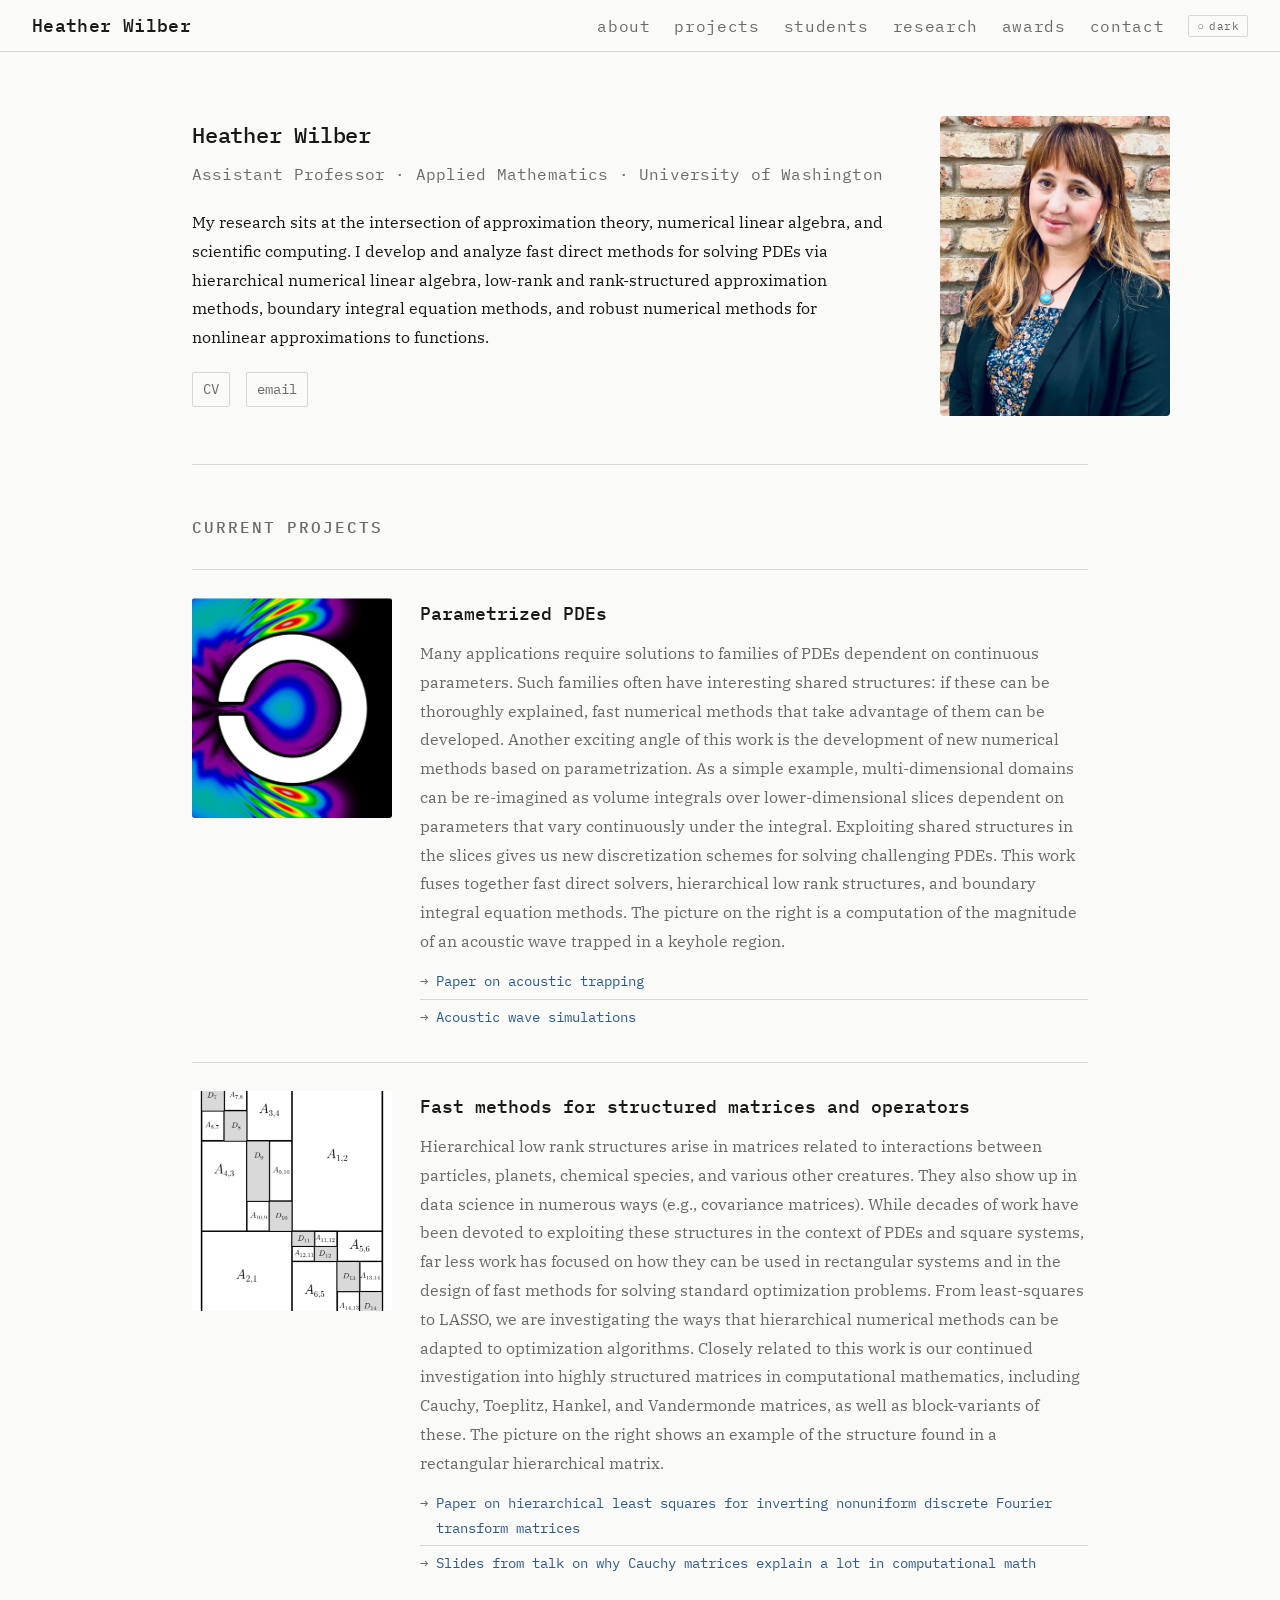
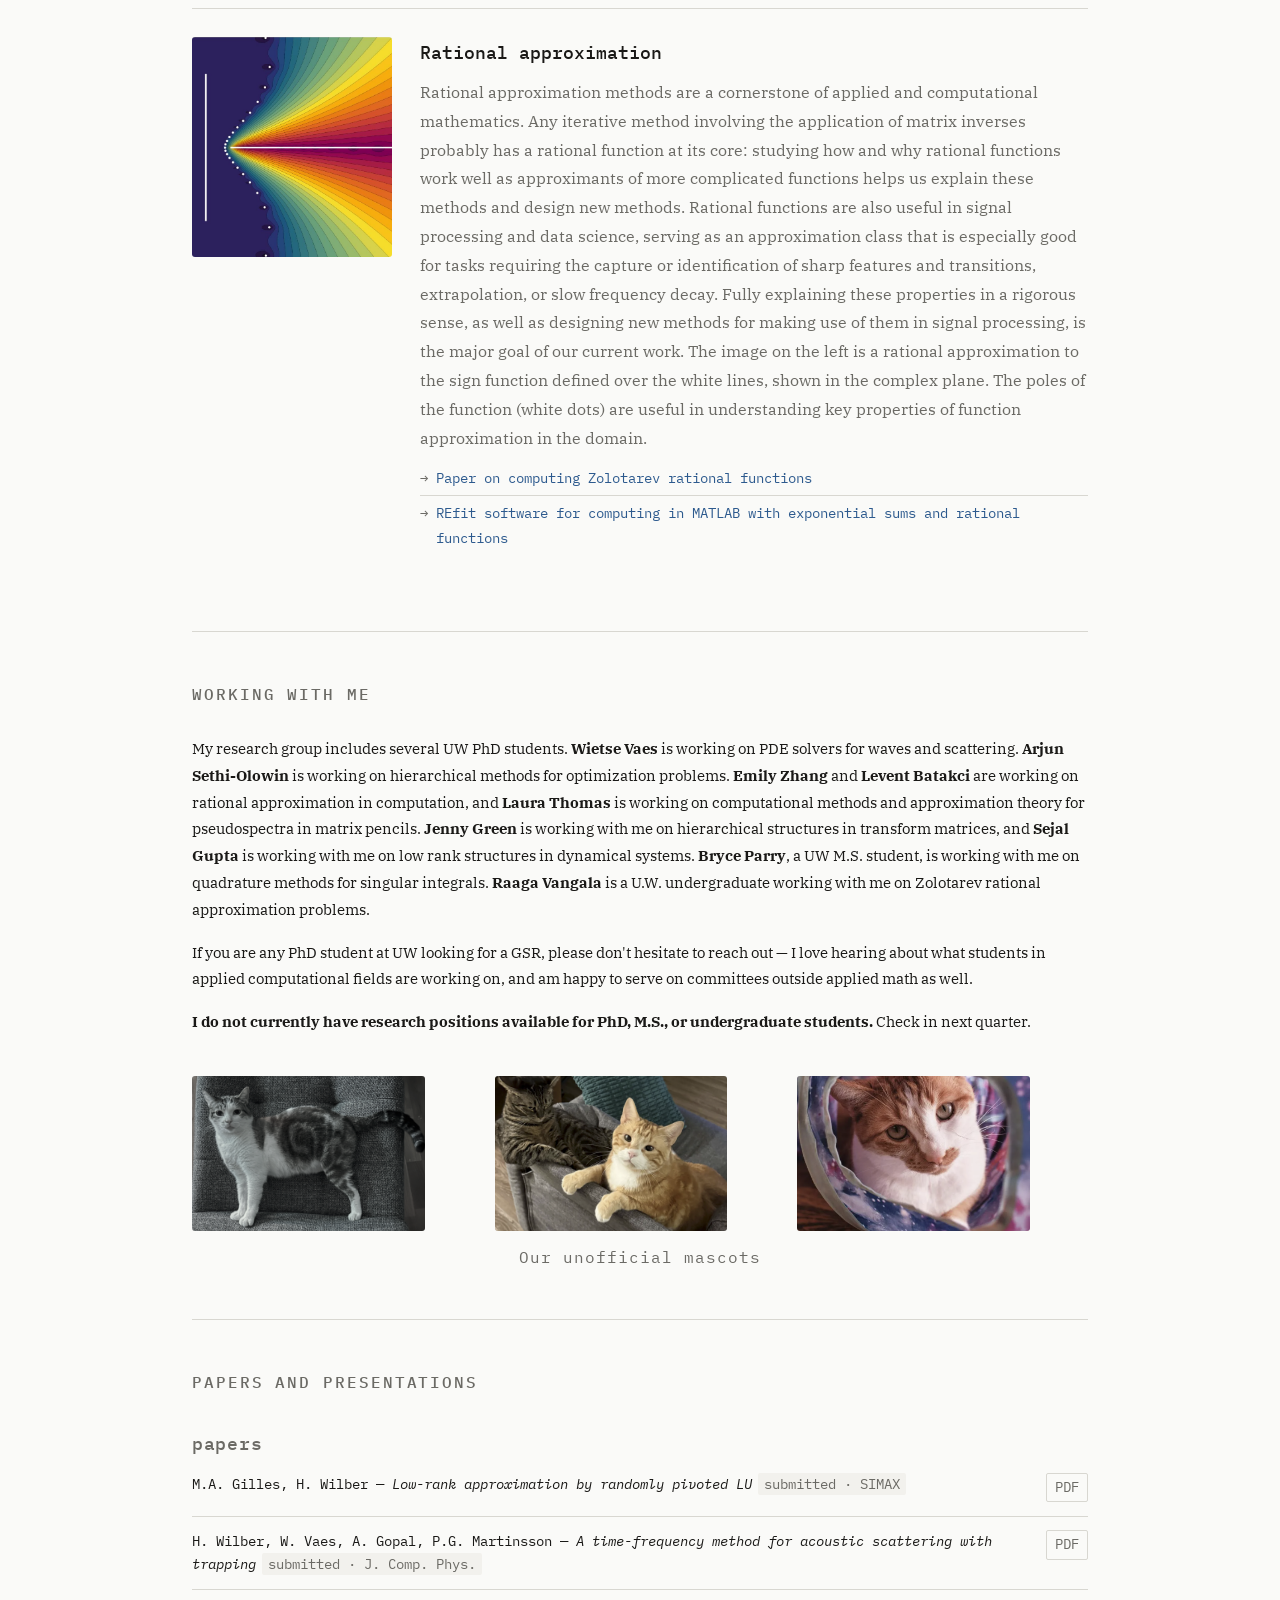
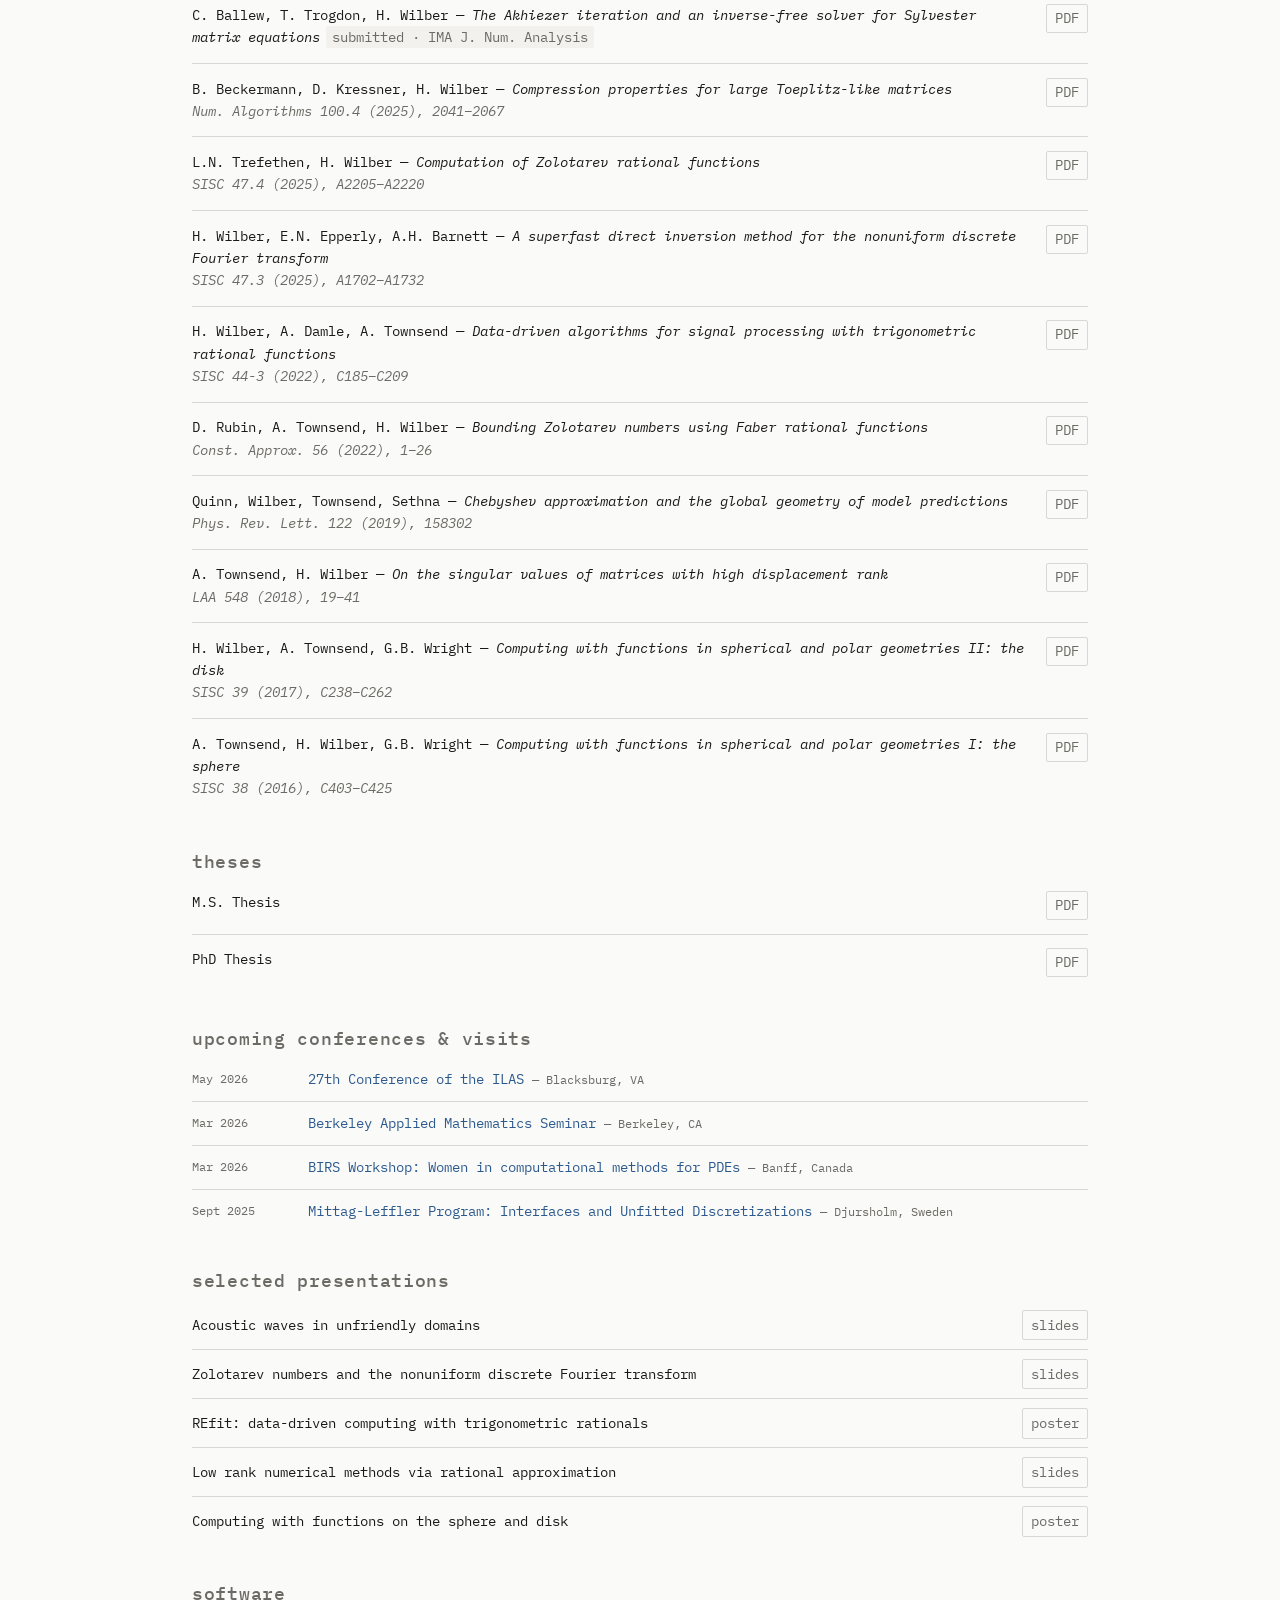
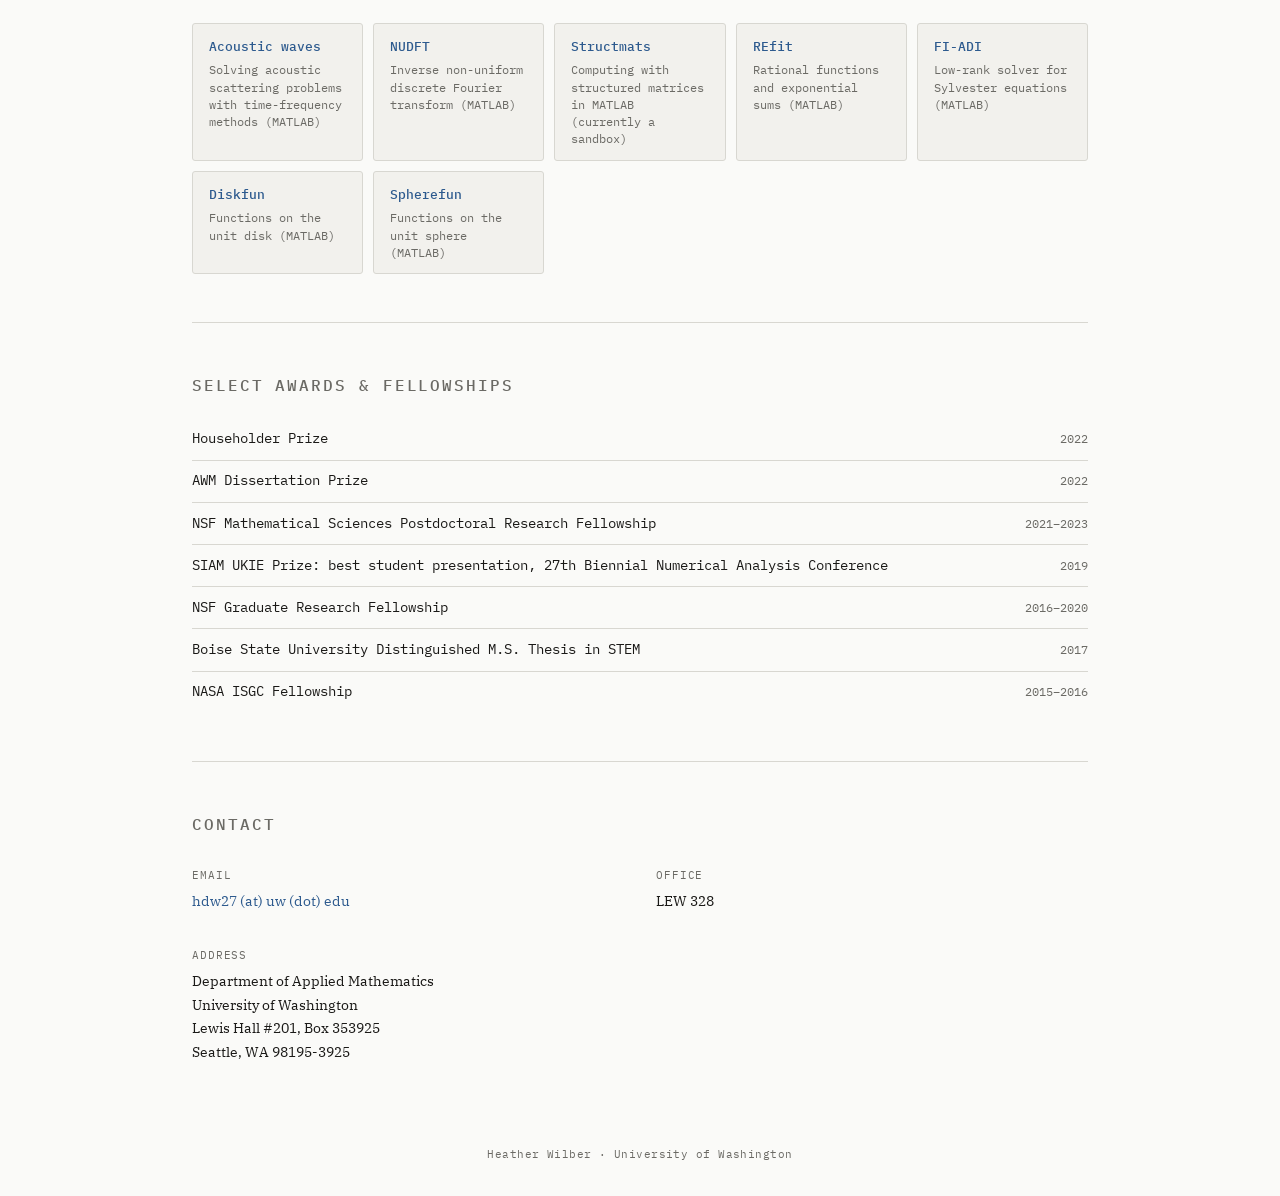
==== commit e7632b83: "update for compliance" ====
--- a/index.html
+++ b/index.html
@@ -54,7 +54,7 @@
 
   /* Mascots */
   .mascots { margin-top: 2.5rem; }
-  .mascot-grid { display: grid; grid-template-columns: repeat(3, 1fr); gap: 12px; margin-bottom: 0.75rem;justify-content: center; }
+  .mascot-grid { display: grid; grid-template-columns: repeat(3, 1fr); gap: 12px; margin-bottom: 0.75rem; justify-content: center; }
   .mascot-photo { width: 80%; aspect-ratio: 1.5 / 1; border-radius: 3px; object-fit: cover; display: block; }
   .mascot-placeholder { width: 80%; aspect-ratio: 1.5 / 1; border-radius: 3px; background: var(--surface); border: 1px solid var(--border); display: flex; align-items: center; justify-content: center; font-size: 11px; color: var(--muted); letter-spacing: 0.05em; }
   .mascot-caption { text-align: center; font-size: 16px; color: var(--muted); letter-spacing: 0.06em; font-family: 'IBM Plex Mono', monospace; }
@@ -113,9 +113,9 @@
 </head>
 <body>
 
-<nav>
+<nav aria-label="Site navigation">
   <a href="#" class="nav-name">Heather Wilber</a>
-  <main class="nav-right">
+  <div class="nav-right">
     <ul class="nav-links">
       <li><a href="#about">about</a></li>
       <li><a href="#projects">projects</a></li>
@@ -128,163 +128,189 @@
       <span id="themeIcon">○</span>
       <span id="themeLabel">dark</span>
     </button>
-  </main>
+  </div>
 </nav>
 
 <main class="container">
 
   <!-- ═══ HERO ═══ -->
-  <main class="hero" id="about">
-    <main>
+  <div class="hero" id="about">
+    <div>
       <h1>Heather Wilber</h1>
       <p class="hero-affil">Assistant Professor · Applied Mathematics · University of Washington</p>
       <p class="hero-bio">My research sits at the intersection of approximation theory, numerical linear algebra, and scientific computing. I develop and analyze fast direct methods for solving PDEs via hierarchical numerical linear algebra, low-rank and rank-structured approximation methods, boundary integral equation methods, and robust numerical methods for nonlinear approximations to functions.</p>
-      <main class="hero-links">
+      <div class="hero-links">
         <a href="https://heatherw3521.github.io/H_Wilber_CV_short.pdf">CV <span class="sr-only">(PDF)</span></a>
         <a href="mailto:hdw27@uw.edu">email</a>
-      </main>
-    </main>
-    <!-- TO ADD PHOTO: replace the main below with:
-          -->
+      </div>
+    </div>
     <img src="me.jpg" alt="Picture of a woman smiling" class="hero-photo">
-  </main>
+  </div>
 
   <!-- ═══ CURRENT PROJECTS ═══ -->
-  <section id="projects">
-    <h2>Current projects</h2>
-
-    <main class="project-item">
-      <!-- TO ADD IMAGE: replace the main below with:
-           <img src="YOUR-IMAGE.jpg" alt="DESCRIBE IMAGE HERE" class="project-photo"> -->
-      <img src="keyhole.png" alt="a colorful image of the magnitude of an acoustic scattering wave trapped in a cavity with white boundaries." class="project-photo">
-      <main>
+  <section id="projects" aria-labelledby="projects-heading">
+    <h2 id="projects-heading">Current projects</h2>
+
+    <div class="project-item">
+      <img src="keyhole.png" alt="A colorful image of the magnitude of an acoustic scattering wave trapped in a cavity with white boundaries." class="project-photo">
+      <div>
         <p class="project-title">Parametrized PDEs</p>
-        <p class="project-desc">Many applications require solutions to families of PDEs dependent on continuous parameters. Such families often have interesting shared structures: if these can be thoroughly explained, fast numerical methods that take advantage of them can be developed. Another exciting angle of this work is the development of new numerical methods based on parametrization. As a simple example, multi-dimensional domains can be re-imagined as volume integrals over lower-dimensional slices dependent on parameters that vary continously under the integral. Exploiting shared structures in the slices gives us new discretization schemes for solving challenging PDEs. This work fuses together fast direct solvers, hierarchical low rank structures, and boundary integral equation methods. The picture on the right is a computation of the magnitude of an acoustic wave trapped in a keyhole region.</p>
-        <ul class="project-links">
+        <p class="project-desc">Many applications require solutions to families of PDEs dependent on continuous parameters. Such families often have interesting shared structures: if these can be thoroughly explained, fast numerical methods that take advantage of them can be developed. Another exciting angle of this work is the development of new numerical methods based on parametrization. As a simple example, multi-dimensional domains can be re-imagined as volume integrals over lower-dimensional slices dependent on parameters that vary continuously under the integral. Exploiting shared structures in the slices gives us new discretization schemes for solving challenging PDEs. This work fuses together fast direct solvers, hierarchical low rank structures, and boundary integral equation methods. The picture on the right is a computation of the magnitude of an acoustic wave trapped in a keyhole region.</p>
+        <ul class="project-links" aria-label="Related resources for Parametrized PDEs">
           <li><a href="https://arxiv.org/pdf/2506.15165">Paper on acoustic trapping</a></li>
           <li><a href="https://www.youtube.com/watch?v=D6Uqt_vXf6c">Acoustic wave simulations</a></li>
         </ul>
-      </main>
-    </main>
-
-    <main class="project-item">
-      <!-- TO ADD IMAGE: replace the main below with:
-           <img src="YOUR-IMAGE.jpg" alt="DESCRIBE IMAGE HERE" class="project-photo"> -->
-      <img src="hier.png" alt="a rectangle sliced into smaller rectangles. The small rectangles on the diagonal are greyed out." class="project-photo">
-      <main>
+      </div>
+    </div>
+
+    <div class="project-item">
+      <img src="hier.png" alt="A rectangle sliced into smaller rectangles. The small rectangles on the diagonal are greyed out." class="project-photo">
+      <div>
         <p class="project-title">Fast methods for structured matrices and operators</p>
-        <p class="project-desc">Hierarchical low rank structures arise in matrices related to interactions between particles, planets, chemical species, and various other creatures. They also show up in data science in numerous ways (e.g., covariance matrices). While decades of work have been devoted to exploiting these structures in the context of PDEs and square systems, far less work has focused on how they can be used in rectangular systems and in the design of fast methods for solving standard optimization problems. From least-squares to LASSO, we are investigating the ways that hierarchical numerical methods can be adapted to optimization algorithms. Closely related to this work is our continued investigation into highly structured matrices in computational mathematics, including Cauchy, Toeplitz, Hankel, and Vandermonde matrices, as well as block-variants of these. The picture on the right shows an example of the structure found in a rectangular hierarchical matrix. </p>
-        <ul class="project-links">
+        <p class="project-desc">Hierarchical low rank structures arise in matrices related to interactions between particles, planets, chemical species, and various other creatures. They also show up in data science in numerous ways (e.g., covariance matrices). While decades of work have been devoted to exploiting these structures in the context of PDEs and square systems, far less work has focused on how they can be used in rectangular systems and in the design of fast methods for solving standard optimization problems. From least-squares to LASSO, we are investigating the ways that hierarchical numerical methods can be adapted to optimization algorithms. Closely related to this work is our continued investigation into highly structured matrices in computational mathematics, including Cauchy, Toeplitz, Hankel, and Vandermonde matrices, as well as block-variants of these. The picture on the right shows an example of the structure found in a rectangular hierarchical matrix.</p>
+        <ul class="project-links" aria-label="Related resources for Fast methods for structured matrices and operators">
           <li><a href="https://arxiv.org/abs/2404.13223">Paper on hierarchical least squares for inverting nonuniform discrete Fourier transform matrices</a></li>
-          <li><a href="Cauchy_matrices.pdf">Slides from talk on why Cauchy matrices explain a lot in computational math</a> <span class="sr-only">(PDF)</span></li>
+          <li><a href="Cauchy_matrices.pdf">Slides from talk on why Cauchy matrices explain a lot in computational math <span class="sr-only">(PDF)</span></a></li>
         </ul>
-      </main>
-    </main>
-
-    <main class="project-item">
-      <!-- TO ADD IMAGE: replace the main below with:
-           <img src="YOUR-IMAGE.jpg" alt="DESCRIBE IMAGE HERE" class="project-photo"> -->
+      </div>
+    </div>
+
+    <div class="project-item">
       <img src="rational_sign.png" alt="A colorful filled contour plot, with white lines on the imaginary axis and real axis, and white dots between them." class="project-photo">
-      <main>
+      <div>
         <p class="project-title">Rational approximation</p>
         <p class="project-desc">Rational approximation methods are a cornerstone of applied and computational mathematics. Any iterative method involving the application of matrix inverses probably has a rational function at its core: studying how and why rational functions work well as approximants of more complicated functions helps us explain these methods and design new methods. Rational functions are also useful in signal processing and data science, serving as an approximation class that is especially good for tasks requiring the capture or identification of sharp features and transitions, extrapolation, or slow frequency decay. Fully explaining these properties in a rigorous sense, as well as designing new methods for making use of them in signal processing, is the major goal of our current work. The image on the left is a rational approximation to the sign function defined over the white lines, shown in the complex plane. The poles of the function (white dots) are useful in understanding key properties of function approximation in the domain.</p>
-        <ul class="project-links">
+        <ul class="project-links" aria-label="Related resources for Rational approximation">
           <li><a href="https://arxiv.org/abs/2408.14092">Paper on computing Zolotarev rational functions</a></li>
           <li><a href="https://github.com/heatherw3521/REfit">REfit software for computing in MATLAB with exponential sums and rational functions</a></li>
         </ul>
-      </main>
-    </main>
+      </div>
+    </div>
 
   </section>
 
   <!-- ═══ WORKING WITH ME ═══ -->
-  <section id="students">
-    <h2>Working with me</h2>
-    <main class="prose">
+  <section id="students" aria-labelledby="students-heading">
+    <h2 id="students-heading">Working with me</h2>
+    <div class="prose">
       <p>My research group includes several UW PhD students. <b>Wietse Vaes</b> is working on PDE solvers for waves and scattering. <b>Arjun Sethi-Olowin</b> is working on hierarchical methods for optimization problems. <b>Emily Zhang</b> and <b>Levent Batakci</b> are working on rational approximation in computation, and <b>Laura Thomas</b> is working on computational methods and approximation theory for pseudospectra in matrix pencils. <b>Jenny Green</b> is working with me on hierarchical structures in transform matrices, and <b>Sejal Gupta</b> is working with me on low rank structures in dynamical systems. <b>Bryce Parry</b>, a UW M.S. student, is working with me on quadrature methods for singular integrals. <b>Raaga Vangala</b> is a U.W. undergraduate working with me on Zolotarev rational approximation problems.</p>
       <p>If you are any PhD student at UW looking for a GSR, please don't hesitate to reach out — I love hearing about what students in applied computational fields are working on, and am happy to serve on committees outside applied math as well.</p>
       <p><b>I do not currently have research positions available for PhD, M.S., or undergraduate students.</b> Check in next quarter.</p>
-    </main>
+    </div>
 
     <figure class="mascots" aria-label="Unofficial mascots">
-      <main class="mascot-grid">
-        <!-- TO ADD IMAGES: replace each main below with:
-             <img src="YOUR-IMAGE.jpg" alt="DESCRIBE MASCOT HERE" class="mascot-photo"> -->
-        <img src="L_cat.png" alt="picture of a grey cat standing up" class="mascot-photo">
-        <img src="w_cat.png" alt="picture of two cats, a grey striped one with ears back and an orange fat one" class="mascot-photo">
-        <img src="LT_cat.png" alt="picture of an orange cat" class="mascot-photo">
-      </main>
+      <div class="mascot-grid">
+        <img src="L_cat.png" alt="A grey cat standing up." class="mascot-photo">
+        <img src="w_cat.png" alt="Two cats: a grey striped one with ears back and a larger orange one." class="mascot-photo">
+        <img src="LT_cat.png" alt="An orange cat." class="mascot-photo">
+      </div>
       <figcaption class="mascot-caption">Our unofficial mascots</figcaption>
     </figure>
   </section>
 
   <!-- ═══ RESEARCH ═══ -->
-  <section id="research">
-    <h2>Papers and Presentations</h2>
+  <section id="research" aria-labelledby="research-heading">
+    <h2 id="research-heading">Papers and Presentations</h2>
 
     <h3>papers</h3>
-    <ul class="paper-list">
-      <li>
-        <main>
-          <main>M.A. Gilles, H. Wilber — <em>Low-rank approximation by randomly pivoted LU</em><span class="paper-status">submitted · SIMAX</span></main>
-      <li>
-        <main>
-          <main>H. Wilber, W. Vaes, A. Gopal, P.G. Martinsson — <em>A time-frequency method for acoustic scattering with trapping</em><span class="paper-status">submitted · J. Comp. Phys.</span></main>
-      <li>
-        <main>
-          <main>C. Ballew, T. Trogdon, H. Wilber — <em>The Akhiezer iteration and an inverse-free solver for Sylvester matrix equations</em><span class="paper-status">submitted · IMA J. Num. Analysis</span></main>
-      <li>
-        <main>
-          <main>B. Beckermann, D. Kressner, H. Wilber — <em>Compression properties for large Toeplitz-like matrices</em></main>
-          <main class="paper-venue">Num. Algorithms 100.4 (2025), 2041–2067</main>
-      <li>
-        <main>
-          <main>L.N. Trefethen, H. Wilber — <em>Computation of Zolotarev rational functions</em></main>
-          <main class="paper-venue">SISC 47.4 (2025), A2205–A2220</main>
-      <li>
-        <main>
-          <main>H. Wilber, E.N. Epperly, A.H. Barnett — <em>A superfast direct inversion method for the nonuniform discrete Fourier transform</em></main>
-          <main class="paper-venue">SISC 47.3 (2025), A1702–A1732</main>
-      <li>
-        <main>
-          <main>H. Wilber, A. Damle, A. Townsend — <em>Data-driven algorithms for signal processing with trigonometric rational functions</em></main>
-          <main class="paper-venue">SISC 44-3 (2022), C185–C209</main>
-      <li>
-        <main>
-          <main>D. Rubin, A. Townsend, H. Wilber — <em>Bounding Zolotarev numbers using Faber rational functions</em></main>
-          <main class="paper-venue">Const. Approx. 56 (2022), 1–26</main>
-      <li>
-        <main>
-          <main>Quinn, Wilber, Townsend, Sethna — <em>Chebyshev approximation and the global geometry of model predictions</em></main>
-          <main class="paper-venue">Phys. Rev. Lett. 122 (2019), 158302</main>
-      <li>
-        <main>
-          <main>A. Townsend, H. Wilber — <em>On the singular values of matrices with high displacement rank</em></main>
-          <main class="paper-venue">LAA 548 (2018), 19–41</main>
-      <li>
-        <main>
-          <main>H. Wilber, A. Townsend, G.B. Wright — <em>Computing with functions in spherical and polar geometries II: the disk</em></main>
-          <main class="paper-venue">SISC 39 (2017), C238–C262</main>
-      <li>
-        <main>
-          <main>A. Townsend, H. Wilber, G.B. Wright — <em>Computing with functions in spherical and polar geometries I: the sphere</em></main>
-          <main class="paper-venue">SISC 38 (2016), C403–C425</main>
+    <ul class="paper-list" aria-label="List of papers">
+      <li>
+        <div>
+          <div>M.A. Gilles, H. Wilber — <em>Low-rank approximation by randomly pivoted LU</em><span class="paper-status">submitted · SIMAX</span></div>
+        </div>
+        <a href="https://arxiv.org/abs/2601.22344" class="paper-link">PDF<span class="sr-only"> of Low-rank approximation by randomly pivoted LU</span></a>
+      </li>
+      <li>
+        <div>
+          <div>H. Wilber, W. Vaes, A. Gopal, P.G. Martinsson — <em>A time-frequency method for acoustic scattering with trapping</em><span class="paper-status">submitted · J. Comp. Phys.</span></div>
+        </div>
+        <a href="https://arxiv.org/abs/2506.15165" class="paper-link">PDF<span class="sr-only"> of A time-frequency method for acoustic scattering with trapping</span></a>
+      </li>
+      <li>
+        <div>
+          <div>C. Ballew, T. Trogdon, H. Wilber — <em>The Akhiezer iteration and an inverse-free solver for Sylvester matrix equations</em><span class="paper-status">submitted · IMA J. Num. Analysis</span></div>
+        </div>
+        <a href="https://arxiv.org/abs/2503.17496" class="paper-link">PDF<span class="sr-only"> of The Akhiezer iteration and an inverse-free solver for Sylvester matrix equations</span></a>
+      </li>
+      <li>
+        <div>
+          <div>B. Beckermann, D. Kressner, H. Wilber — <em>Compression properties for large Toeplitz-like matrices</em></div>
+          <div class="paper-venue">Num. Algorithms 100.4 (2025), 2041–2067</div>
+        </div>
+        <a href="https://arxiv.org/abs/2502.09823" class="paper-link">PDF<span class="sr-only"> of Compression properties for large Toeplitz-like matrices</span></a>
+      </li>
+      <li>
+        <div>
+          <div>L.N. Trefethen, H. Wilber — <em>Computation of Zolotarev rational functions</em></div>
+          <div class="paper-venue">SISC 47.4 (2025), A2205–A2220</div>
+        </div>
+        <a href="https://arxiv.org/abs/2408.14092" class="paper-link">PDF<span class="sr-only"> of Computation of Zolotarev rational functions</span></a>
+      </li>
+      <li>
+        <div>
+          <div>H. Wilber, E.N. Epperly, A.H. Barnett — <em>A superfast direct inversion method for the nonuniform discrete Fourier transform</em></div>
+          <div class="paper-venue">SISC 47.3 (2025), A1702–A1732</div>
+        </div>
+        <a href="https://arxiv.org/abs/2404.13223" class="paper-link">PDF<span class="sr-only"> of A superfast direct inversion method for the nonuniform discrete Fourier transform</span></a>
+      </li>
+      <li>
+        <div>
+          <div>H. Wilber, A. Damle, A. Townsend — <em>Data-driven algorithms for signal processing with trigonometric rational functions</em></div>
+          <div class="paper-venue">SISC 44-3 (2022), C185–C209</div>
+        </div>
+        <a href="https://arxiv.org/pdf/2105.07324.pdf" class="paper-link">PDF<span class="sr-only"> of Data-driven algorithms for signal processing with trigonometric rational functions</span></a>
+      </li>
+      <li>
+        <div>
+          <div>D. Rubin, A. Townsend, H. Wilber — <em>Bounding Zolotarev numbers using Faber rational functions</em></div>
+          <div class="paper-venue">Const. Approx. 56 (2022), 1–26</div>
+        </div>
+        <a href="https://arxiv.org/abs/1911.11882" class="paper-link">PDF<span class="sr-only"> of Bounding Zolotarev numbers using Faber rational functions</span></a>
+      </li>
+      <li>
+        <div>
+          <div>Quinn, Wilber, Townsend, Sethna — <em>Chebyshev approximation and the global geometry of model predictions</em></div>
+          <div class="paper-venue">Phys. Rev. Lett. 122 (2019), 158302</div>
+        </div>
+        <a href="https://www.researchgate.net/publication/332520214" class="paper-link">PDF<span class="sr-only"> of Chebyshev approximation and the global geometry of model predictions</span></a>
+      </li>
+      <li>
+        <div>
+          <div>A. Townsend, H. Wilber — <em>On the singular values of matrices with high displacement rank</em></div>
+          <div class="paper-venue">LAA 548 (2018), 19–41</div>
+        </div>
+        <a href="https://arxiv.org/abs/1712.05864" class="paper-link">PDF<span class="sr-only"> of On the singular values of matrices with high displacement rank</span></a>
+      </li>
+      <li>
+        <div>
+          <div>H. Wilber, A. Townsend, G.B. Wright — <em>Computing with functions in spherical and polar geometries II: the disk</em></div>
+          <div class="paper-venue">SISC 39 (2017), C238–C262</div>
+        </div>
+        <a href="https://arxiv.org/abs/1604.03061" class="paper-link">PDF<span class="sr-only"> of Computing with functions in spherical and polar geometries II: the disk</span></a>
+      </li>
+      <li>
+        <div>
+          <div>A. Townsend, H. Wilber, G.B. Wright — <em>Computing with functions in spherical and polar geometries I: the sphere</em></div>
+          <div class="paper-venue">SISC 38 (2016), C403–C425</div>
+        </div>
+        <a href="https://arxiv.org/abs/1510.08094" class="paper-link">PDF<span class="sr-only"> of Computing with functions in spherical and polar geometries I: the sphere</span></a>
+      </li>
     </ul>
 
     <h3>theses</h3>
-    <ul class="paper-list">
-      <li>
-        <main>M.S. Thesis</main>
+    <ul class="paper-list" aria-label="List of theses">
+      <li>
+        <div>M.S. Thesis</div>
         <a href="https://heatherw3521.github.io/msc_thesis.pdf" class="paper-link">PDF<span class="sr-only"> of M.S. Thesis</span></a>
       </li>
       <li>
-        <main>PhD Thesis</main>
+        <div>PhD Thesis</div>
         <a href="https://heatherw3521.github.io/phd_thesis.pdf" class="paper-link">PDF<span class="sr-only"> of PhD Thesis</span></a>
       </li>
     </ul>
 
     <h3>upcoming conferences &amp; visits</h3>
-    <ul class="event-list">
+    <ul class="event-list" aria-label="Upcoming conferences and visits">
       <li>
         <span class="event-date">May 2026</span>
         <span><a href="https://ilas2026.math.vt.edu/">27th Conference of the ILAS</a> <span class="event-venue">— Blacksburg, VA</span></span>
@@ -304,7 +330,7 @@
     </ul>
 
     <h3>selected presentations</h3>
-    <ul class="pres-list">
+    <ul class="pres-list" aria-label="Selected presentations">
       <li>
         <span>Acoustic waves in unfriendly domains</span>
         <a href="https://heatherw3521.github.io/Householder2025.pdf" class="paper-link">slides <span class="sr-only">(PDF)</span></a>
@@ -326,45 +352,44 @@
         <a href="https://heatherw3521.github.io/poster.pdf" class="paper-link">poster <span class="sr-only">(PDF)</span></a>
       </li>
     </ul>
-    <!--<p class="small-note">Complete list in <a href="https://heatherw3521.github.io/H_Wilber_CV_short.pdf">CV <span class="sr-only">(PDF)</span></a>.</p>-->
 
     <h3>software</h3>
-    <main class="software-grid">
-      <main class="software-card">
+    <div class="software-grid">
+      <div class="software-card">
         <a href="https://github.com/heatherw3521/time-frequency-acousticwaves">Acoustic waves</a>
         <p>Solving acoustic scattering problems with time-frequency methods (MATLAB)</p>
-      </main>
-      <main class="software-card">
+      </div>
+      <div class="software-card">
         <a href="https://github.com/heatherw3521/NUDFT">NUDFT</a>
         <p>Inverse non-uniform discrete Fourier transform (MATLAB)</p>
-      </main>
-      <main class="software-card">
+      </div>
+      <div class="software-card">
         <a href="https://github.com/heatherw3521/structmats">Structmats</a>
         <p>Computing with structured matrices in MATLAB (currently a sandbox)</p>
-      </main>
-      <main class="software-card">
+      </div>
+      <div class="software-card">
         <a href="https://github.com/heatherw3521/REfit">REfit</a>
         <p>Rational functions and exponential sums (MATLAB)</p>
-      </main>
-      <main class="software-card">
+      </div>
+      <div class="software-card">
         <a href="https://github.com/ajt60gaibb/freeLYAP">FI-ADI</a>
         <p>Low-rank solver for Sylvester equations (MATLAB)</p>
-      </main>
-      <main class="software-card">
+      </div>
+      <div class="software-card">
         <a href="http://www.chebfun.org/docs/guide/guide16.html">Diskfun</a>
         <p>Functions on the unit disk (MATLAB)</p>
-      </main>
-      <main class="software-card">
+      </div>
+      <div class="software-card">
         <a href="http://www.chebfun.org/docs/guide/guide17.html">Spherefun</a>
         <p>Functions on the unit sphere (MATLAB)</p>
-      </main>
-    </main>
+      </div>
+    </div>
   </section>
 
   <!-- ═══ AWARDS ═══ -->
-  <section id="awards">
-    <h2>Select Awards &amp; Fellowships</h2>
-    <ul class="award-list">
+  <section id="awards" aria-labelledby="awards-heading">
+    <h2 id="awards-heading">Select Awards &amp; Fellowships</h2>
+    <ul class="award-list" aria-label="Awards and fellowships">
       <li><span>Householder Prize</span><span class="award-year">2022</span></li>
       <li><span>AWM Dissertation Prize</span><span class="award-year">2022</span></li>
       <li><span>NSF Mathematical Sciences Postdoctoral Research Fellowship</span><span class="award-year">2021–2023</span></li>
@@ -373,22 +398,21 @@
       <li><span>Boise State University Distinguished M.S. Thesis in STEM</span><span class="award-year">2017</span></li>
       <li><span>NASA ISGC Fellowship</span><span class="award-year">2015–2016</span></li>
     </ul>
-    <!--<p class="small-note">Complete list in <a href="https://heatherw3521.github.io/H_Wilber_CV_short.pdf">CV <span class="sr-only">(PDF)</span></a>.</p>-->
   </section>
 
   <!-- ═══ CONTACT ═══ -->
-  <section id="contact">
-    <h2>Contact</h2>
-    <main class="contact-grid">
-      <main>
+  <section id="contact" aria-labelledby="contact-heading">
+    <h2 id="contact-heading">Contact</h2>
+    <div class="contact-grid">
+      <div>
         <p class="contact-label">email</p>
         <p class="contact-val"><a href="mailto:hdw27@uw.edu">hdw27 (at) uw (dot) edu</a></p>
-      </main>
-      <main>
+      </div>
+      <div>
         <p class="contact-label">office</p>
         <p class="contact-val">LEW 328</p>
-      </main>
-      <main>
+      </div>
+      <div>
         <p class="contact-label">address</p>
         <p class="contact-val">
           Department of Applied Mathematics<br>
@@ -396,8 +420,8 @@
           Lewis Hall #201, Box 353925<br>
           Seattle, WA 98195-3925
         </p>
-      </main>
-    </main>
+      </div>
+    </div>
   </section>
 
 </main>
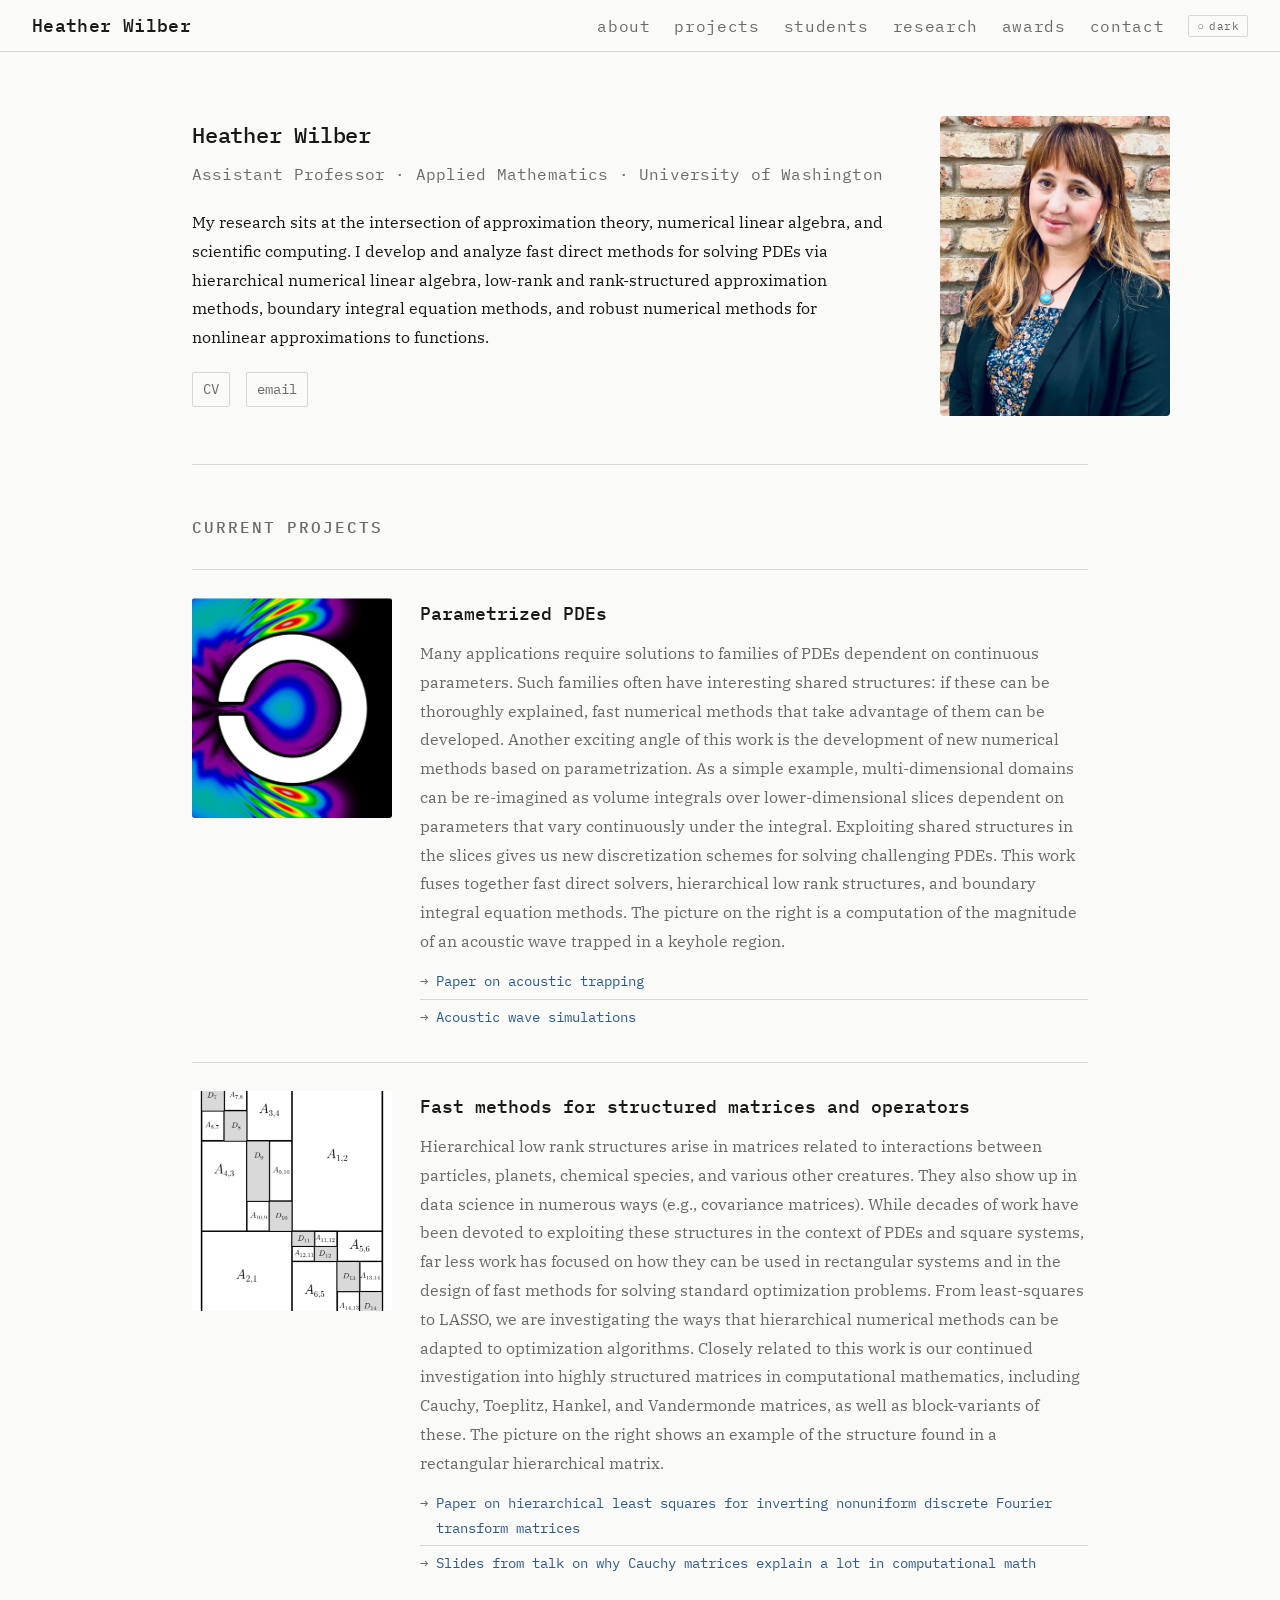
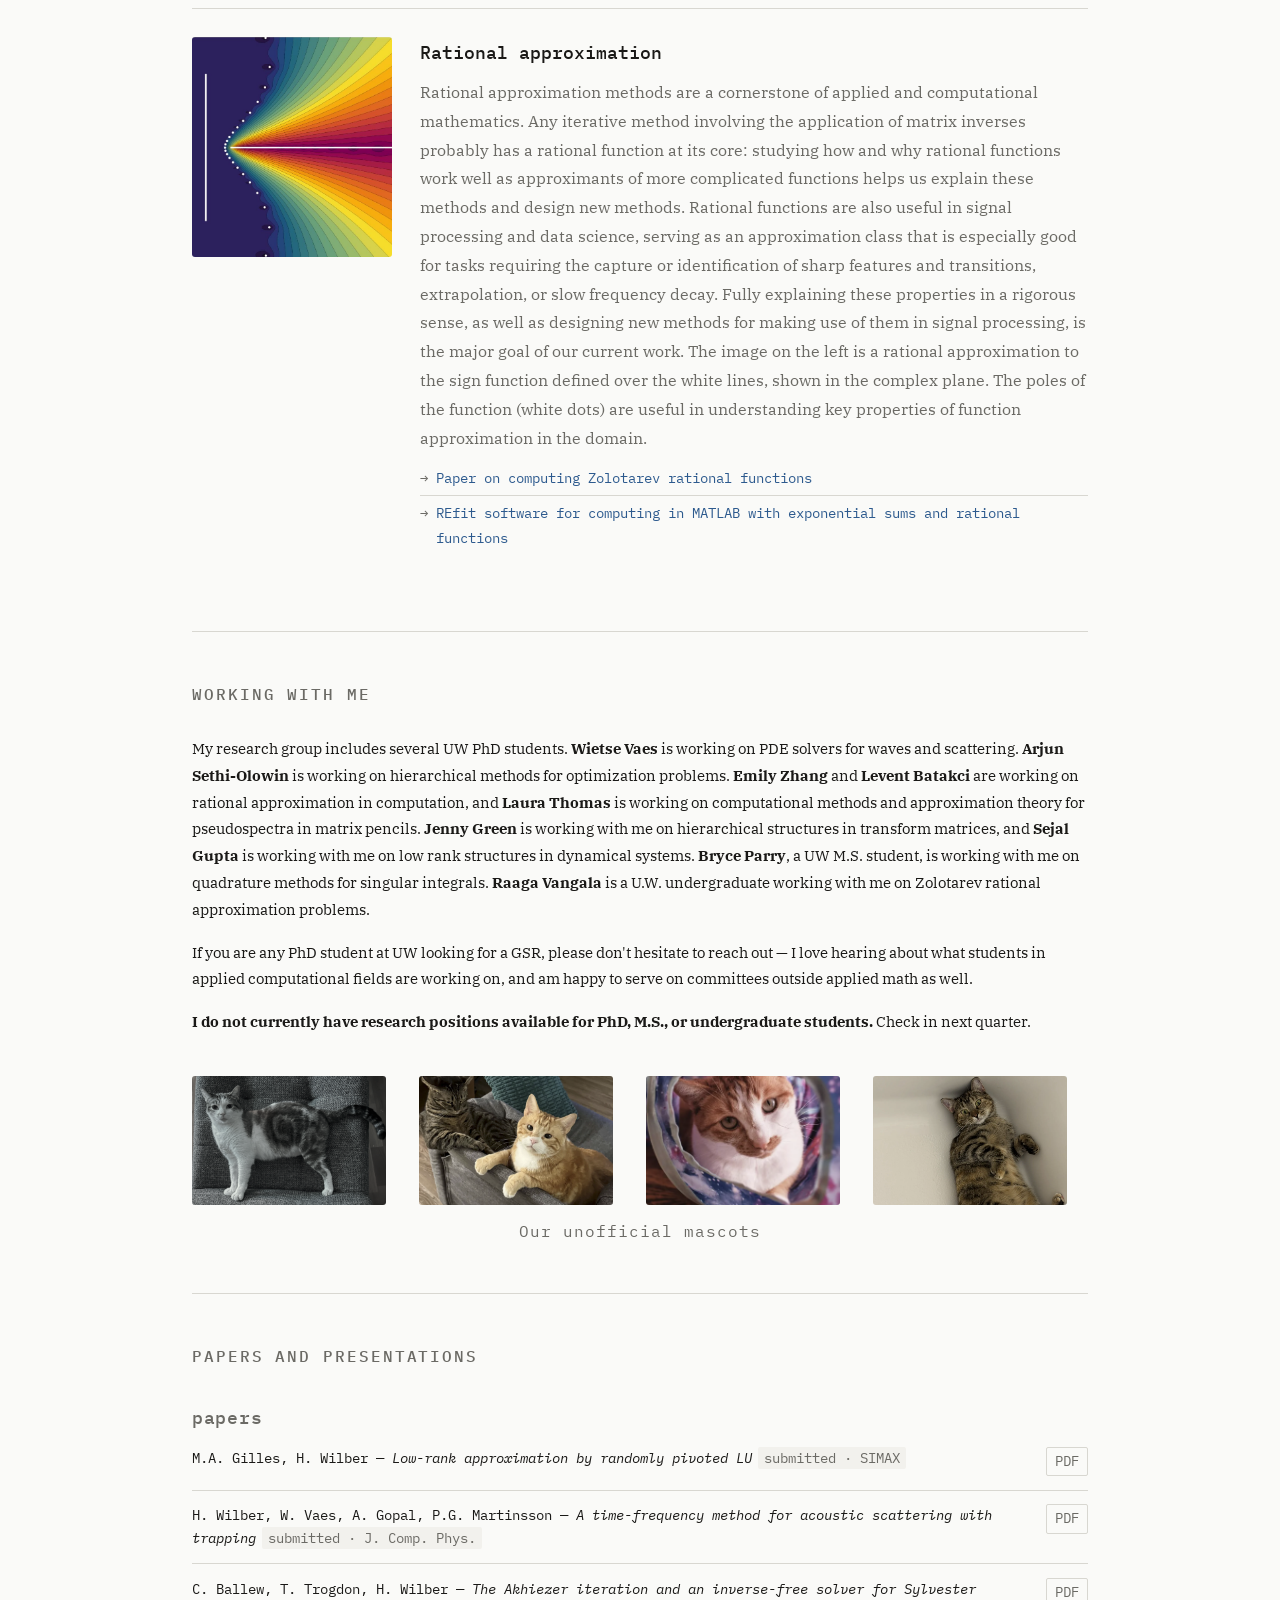
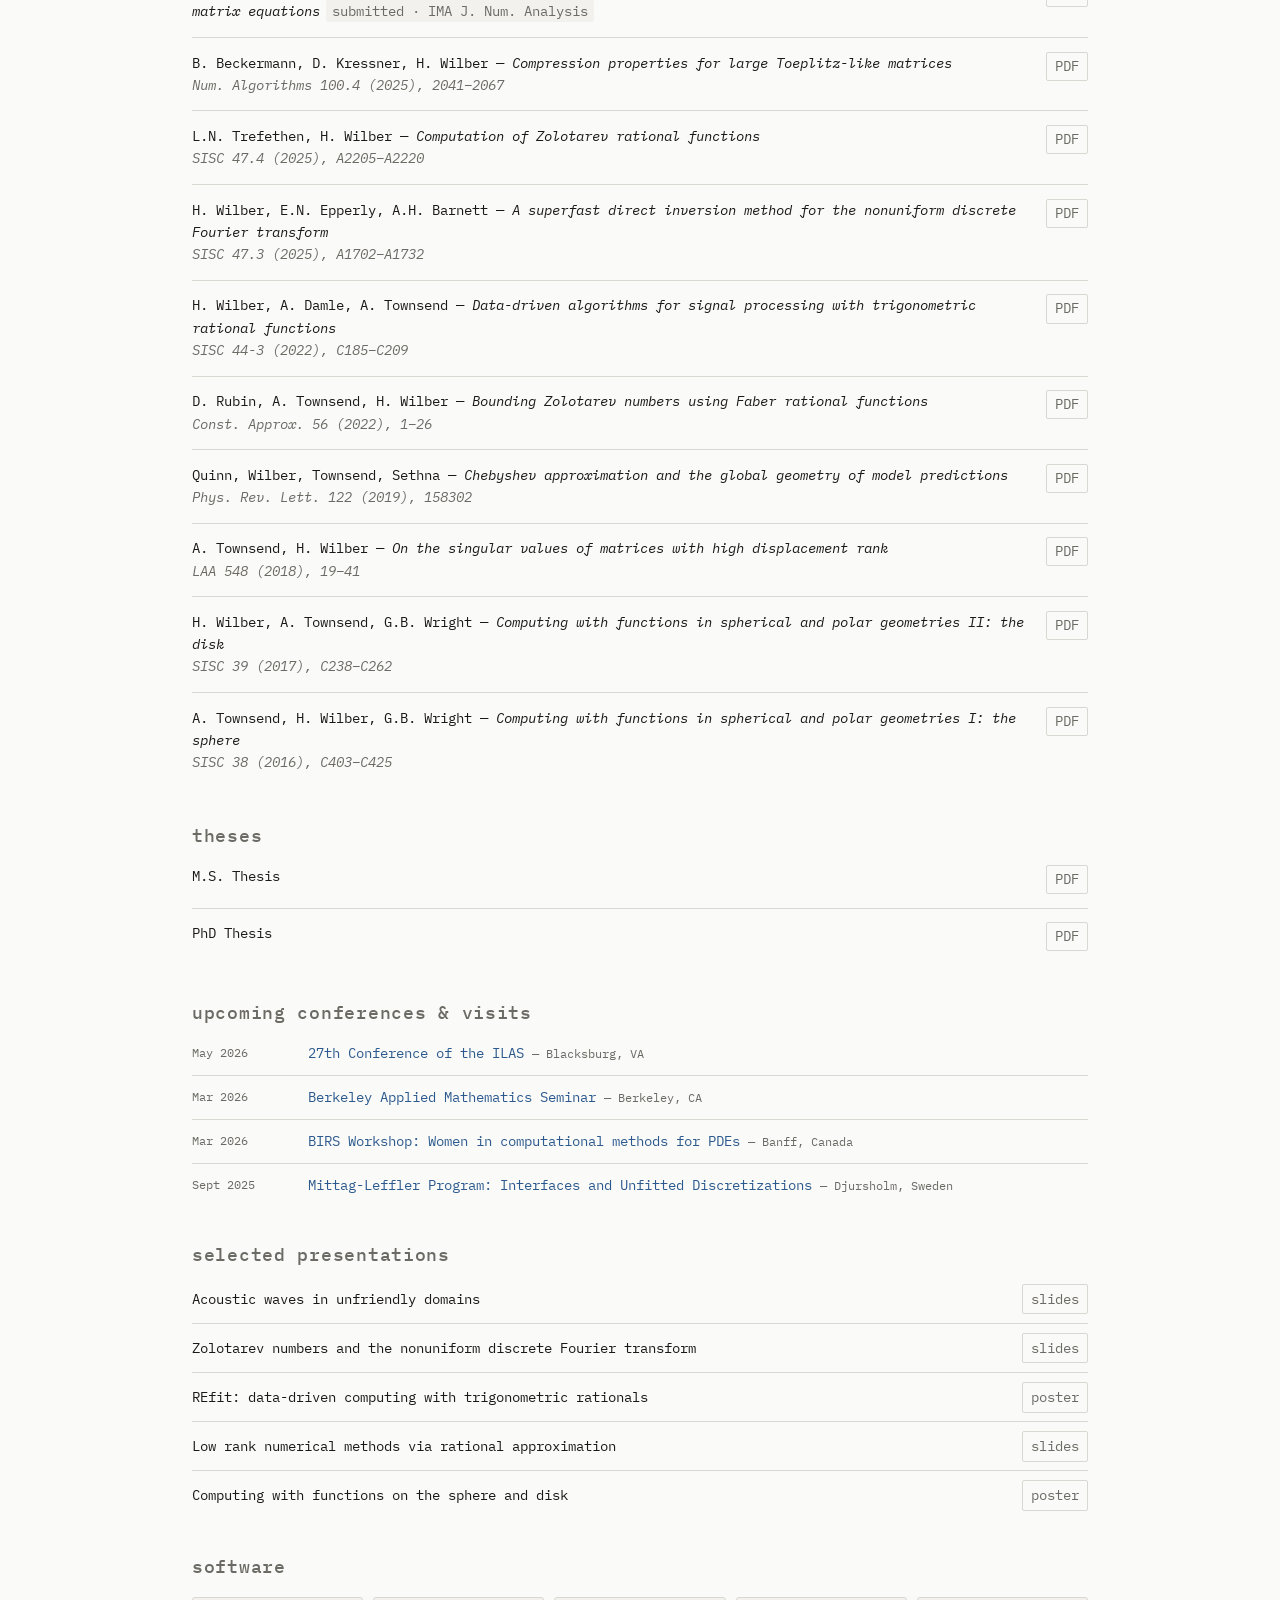
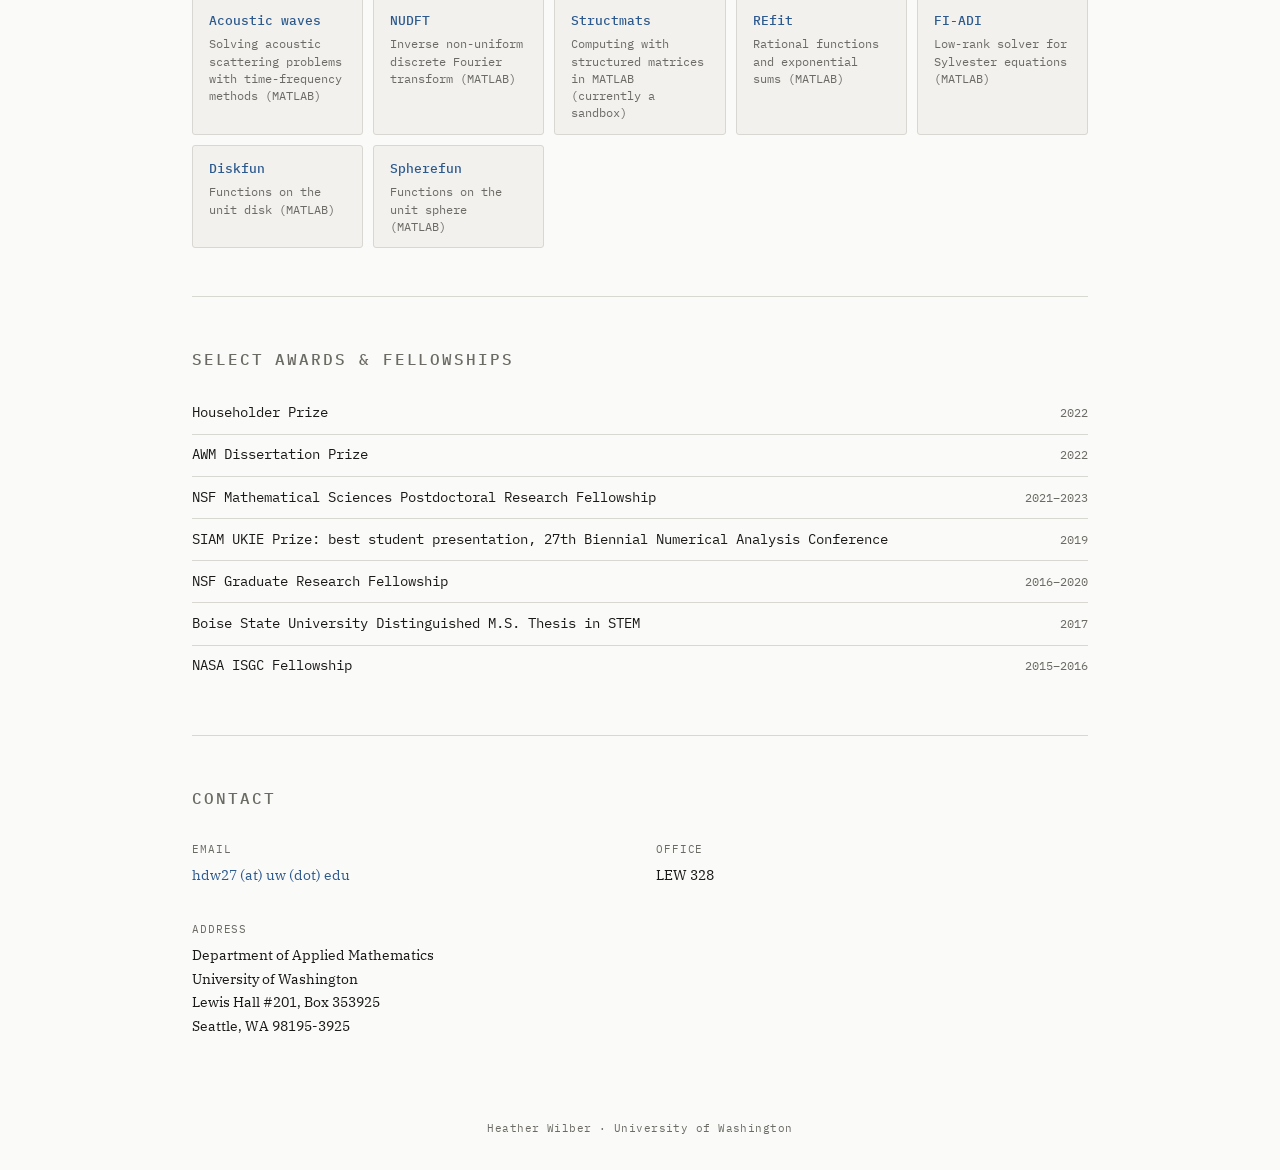
==== commit 56b5211c: "add Ellie" ====
--- a/index.html
+++ b/index.html
@@ -54,8 +54,8 @@
 
   /* Mascots */
   .mascots { margin-top: 2.5rem; }
-  .mascot-grid { display: grid; grid-template-columns: repeat(3, 1fr); gap: 12px; margin-bottom: 0.75rem; justify-content: center; }
-  .mascot-photo { width: 80%; aspect-ratio: 1.5 / 1; border-radius: 3px; object-fit: cover; display: block; }
+  .mascot-grid { display: grid; grid-template-columns: repeat(4, 1fr); gap: 12px; margin-bottom: 0.75rem; justify-content: center; }
+  .mascot-photo { width: 90%; aspect-ratio: 1.5 / 1; border-radius: 3px; object-fit: cover; display: block; }
   .mascot-placeholder { width: 80%; aspect-ratio: 1.5 / 1; border-radius: 3px; background: var(--surface); border: 1px solid var(--border); display: flex; align-items: center; justify-content: center; font-size: 11px; color: var(--muted); letter-spacing: 0.05em; }
   .mascot-caption { text-align: center; font-size: 16px; color: var(--muted); letter-spacing: 0.06em; font-family: 'IBM Plex Mono', monospace; }
 
@@ -203,6 +203,7 @@
         <img src="L_cat.png" alt="A grey cat standing up." class="mascot-photo">
         <img src="w_cat.png" alt="Two cats: a grey striped one with ears back and a larger orange one." class="mascot-photo">
         <img src="LT_cat.png" alt="An orange cat." class="mascot-photo">
+        <img src="J_cat.png" alt="A grey striped cat." class="mascot-photo">
       </div>
       <figcaption class="mascot-caption">Our unofficial mascots</figcaption>
     </figure>
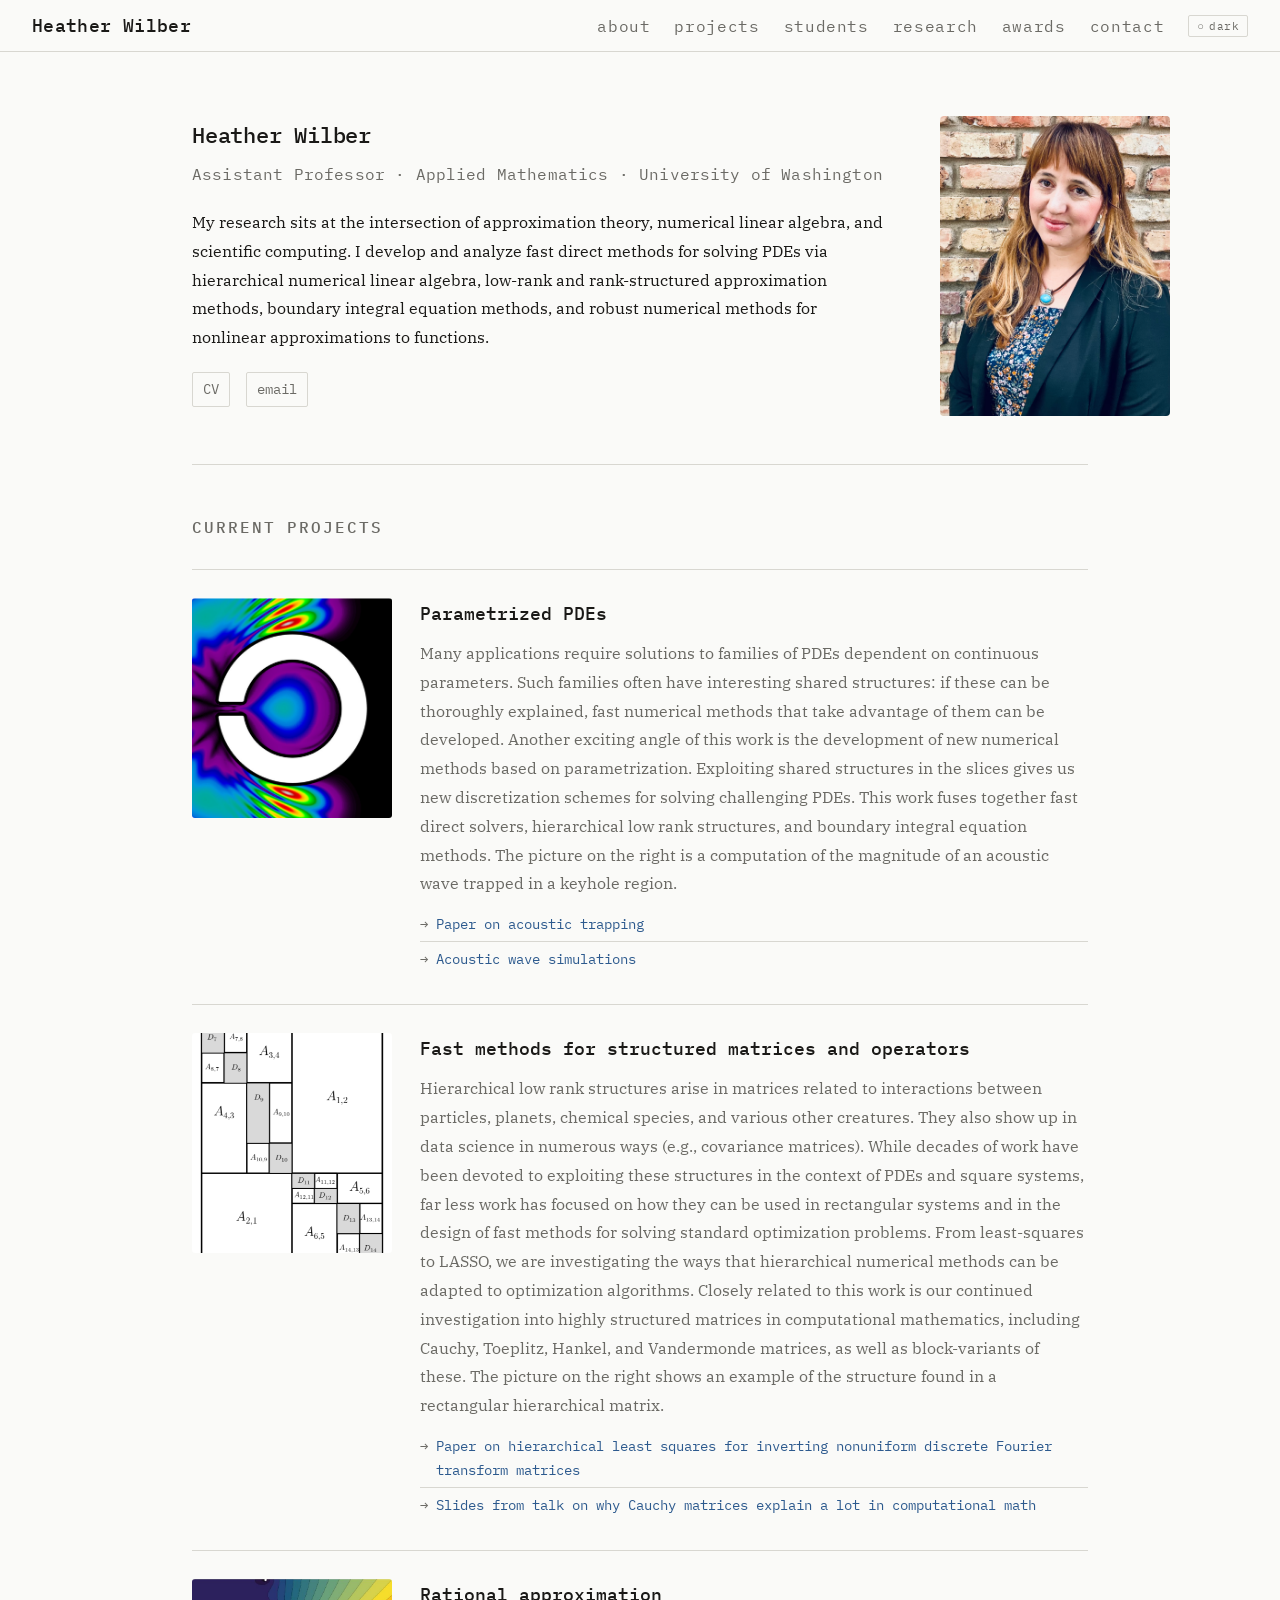
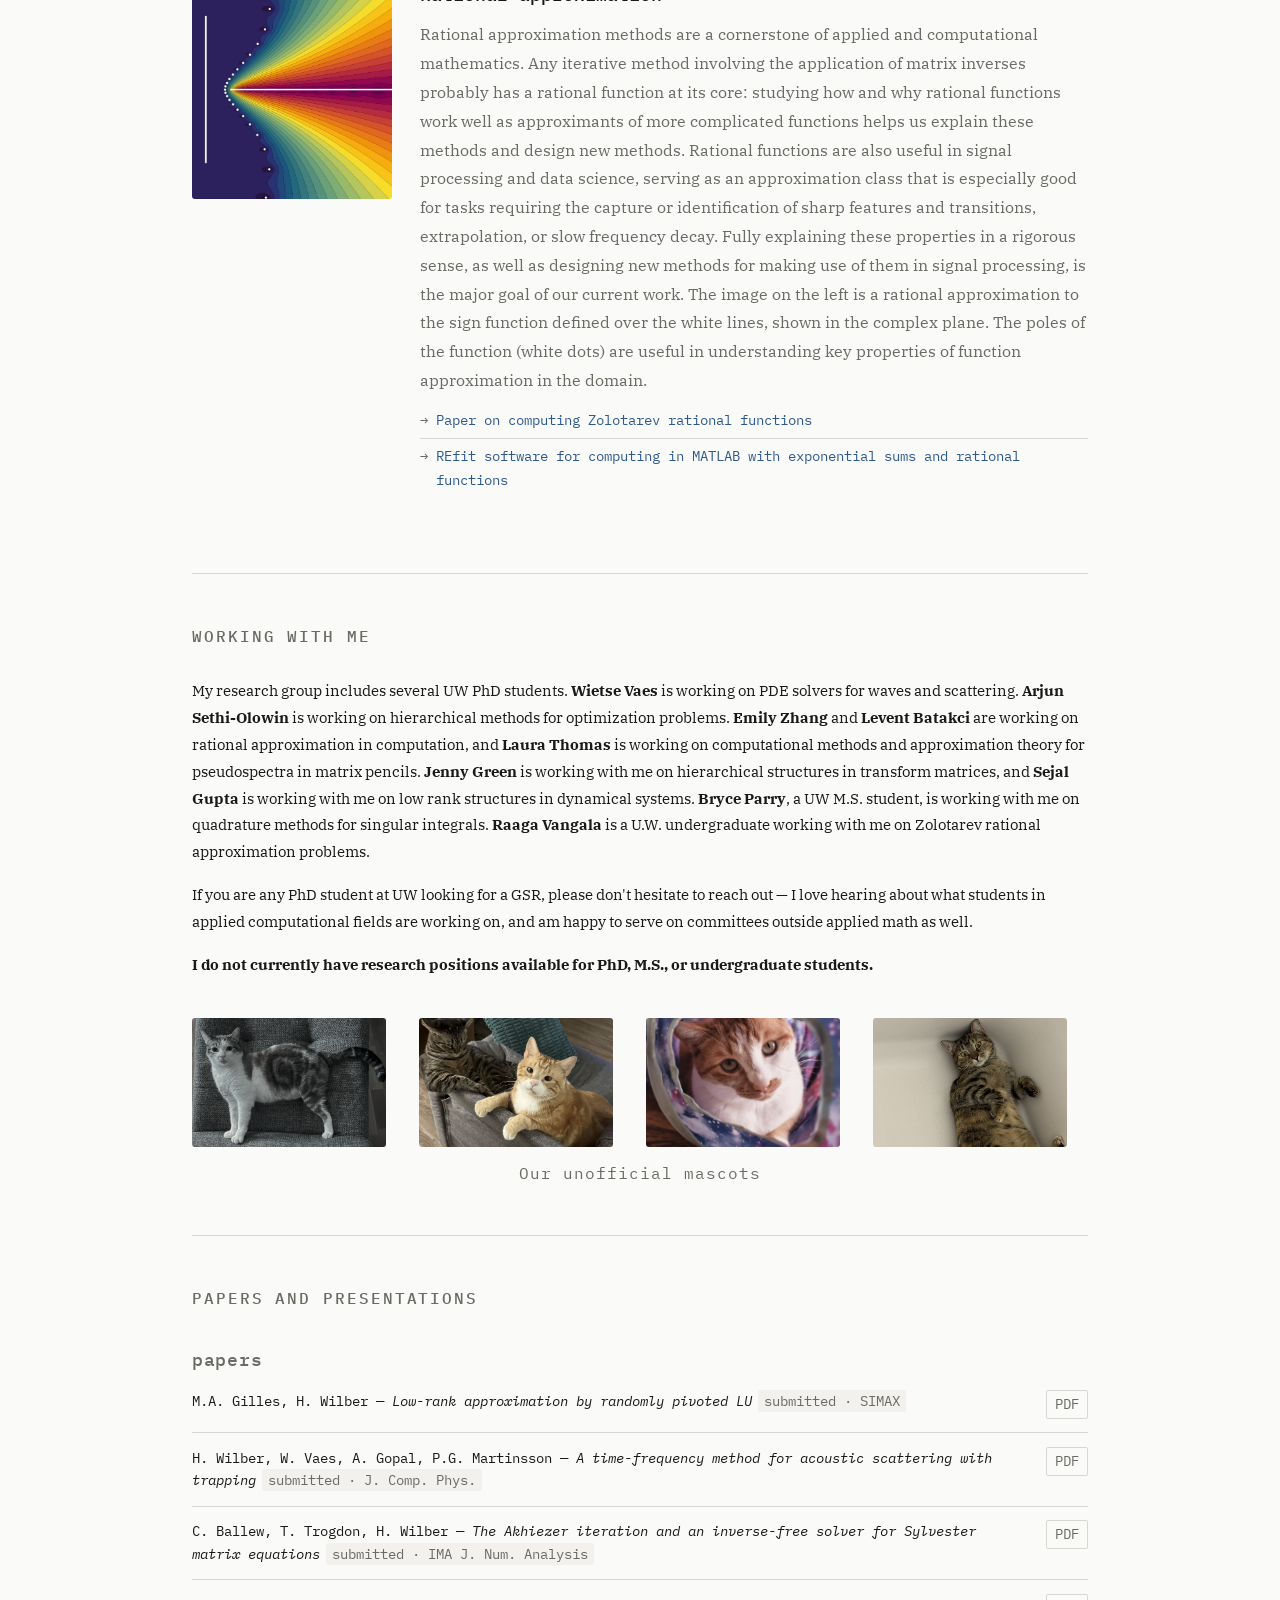
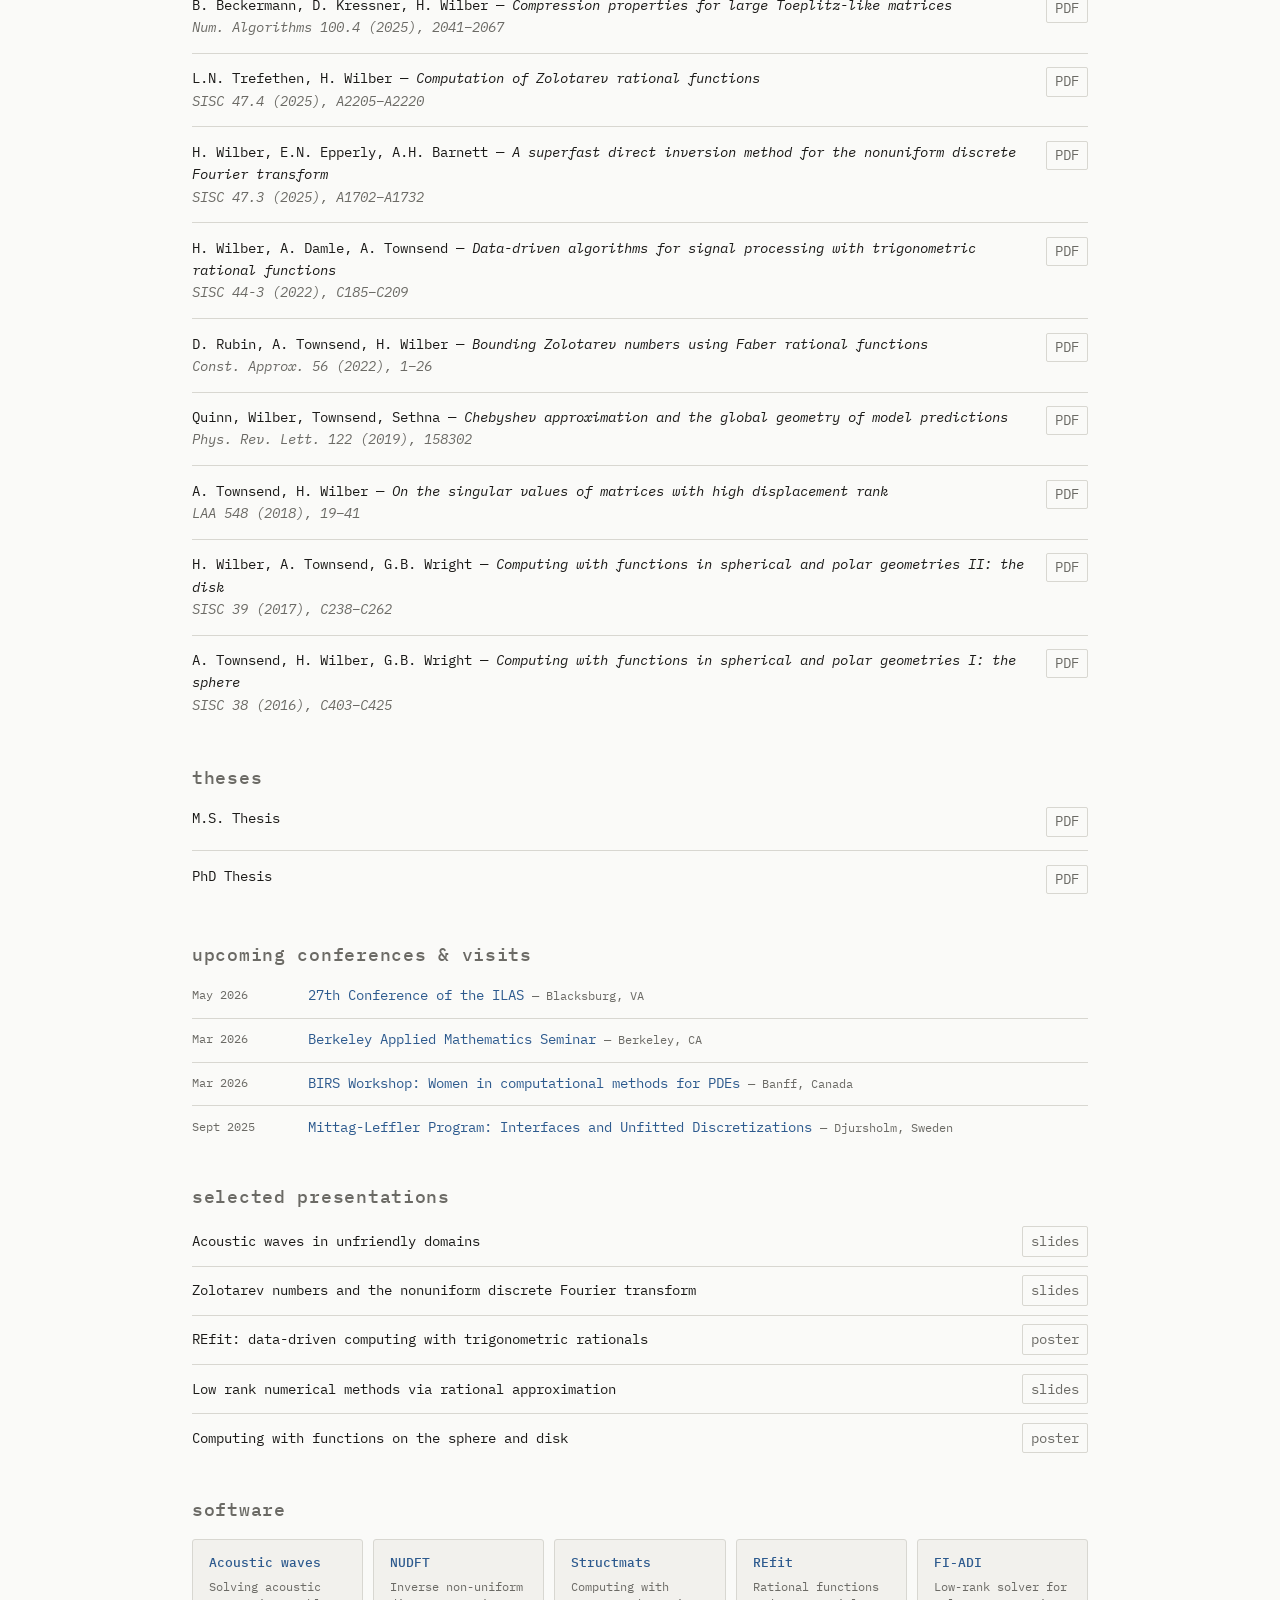
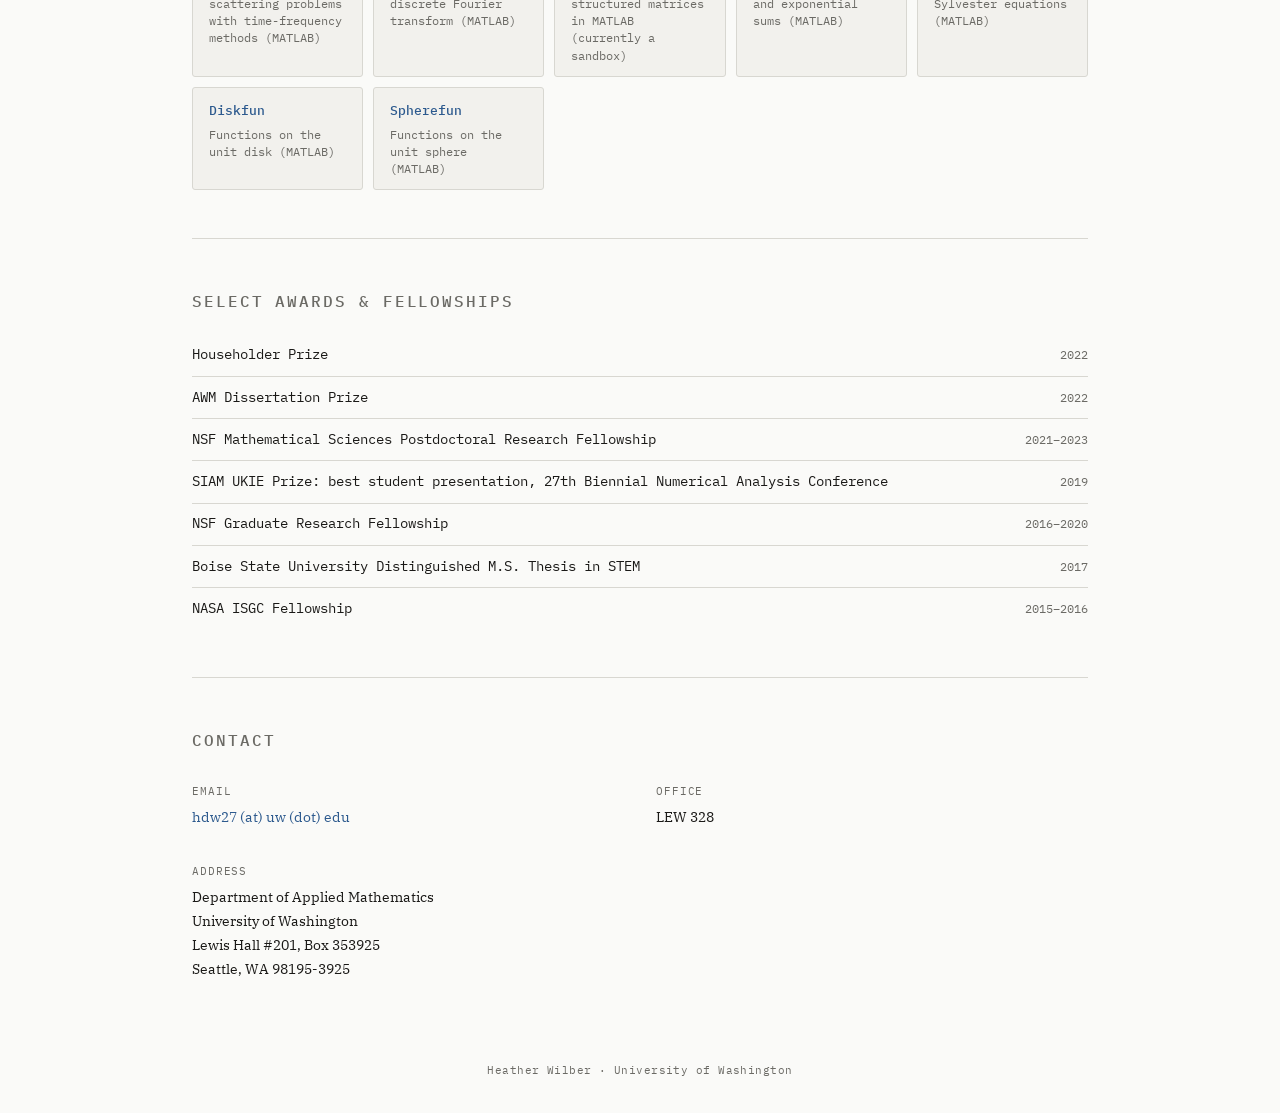
==== commit e6508c0a: "updated working with me section" ====
--- a/index.html
+++ b/index.html
@@ -155,7 +155,7 @@
       <img src="keyhole.png" alt="A colorful image of the magnitude of an acoustic scattering wave trapped in a cavity with white boundaries." class="project-photo">
       <div>
         <p class="project-title">Parametrized PDEs</p>
-        <p class="project-desc">Many applications require solutions to families of PDEs dependent on continuous parameters. Such families often have interesting shared structures: if these can be thoroughly explained, fast numerical methods that take advantage of them can be developed. Another exciting angle of this work is the development of new numerical methods based on parametrization. As a simple example, multi-dimensional domains can be re-imagined as volume integrals over lower-dimensional slices dependent on parameters that vary continuously under the integral. Exploiting shared structures in the slices gives us new discretization schemes for solving challenging PDEs. This work fuses together fast direct solvers, hierarchical low rank structures, and boundary integral equation methods. The picture on the right is a computation of the magnitude of an acoustic wave trapped in a keyhole region.</p>
+        <p class="project-desc">Many applications require solutions to families of PDEs dependent on continuous parameters. Such families often have interesting shared structures: if these can be thoroughly explained, fast numerical methods that take advantage of them can be developed. Another exciting angle of this work is the development of new numerical methods based on parametrization. Exploiting shared structures in the slices gives us new discretization schemes for solving challenging PDEs. This work fuses together fast direct solvers, hierarchical low rank structures, and boundary integral equation methods. The picture on the right is a computation of the magnitude of an acoustic wave trapped in a keyhole region.</p>
         <ul class="project-links" aria-label="Related resources for Parametrized PDEs">
           <li><a href="https://arxiv.org/pdf/2506.15165">Paper on acoustic trapping</a></li>
           <li><a href="https://www.youtube.com/watch?v=D6Uqt_vXf6c">Acoustic wave simulations</a></li>
@@ -195,7 +195,7 @@
     <div class="prose">
       <p>My research group includes several UW PhD students. <b>Wietse Vaes</b> is working on PDE solvers for waves and scattering. <b>Arjun Sethi-Olowin</b> is working on hierarchical methods for optimization problems. <b>Emily Zhang</b> and <b>Levent Batakci</b> are working on rational approximation in computation, and <b>Laura Thomas</b> is working on computational methods and approximation theory for pseudospectra in matrix pencils. <b>Jenny Green</b> is working with me on hierarchical structures in transform matrices, and <b>Sejal Gupta</b> is working with me on low rank structures in dynamical systems. <b>Bryce Parry</b>, a UW M.S. student, is working with me on quadrature methods for singular integrals. <b>Raaga Vangala</b> is a U.W. undergraduate working with me on Zolotarev rational approximation problems.</p>
       <p>If you are any PhD student at UW looking for a GSR, please don't hesitate to reach out — I love hearing about what students in applied computational fields are working on, and am happy to serve on committees outside applied math as well.</p>
-      <p><b>I do not currently have research positions available for PhD, M.S., or undergraduate students.</b> Check in next quarter.</p>
+      <p><b>I do not currently have research positions available for PhD, M.S., or undergraduate students.</b> </p>
     </div>
 
     <figure class="mascots" aria-label="Unofficial mascots">
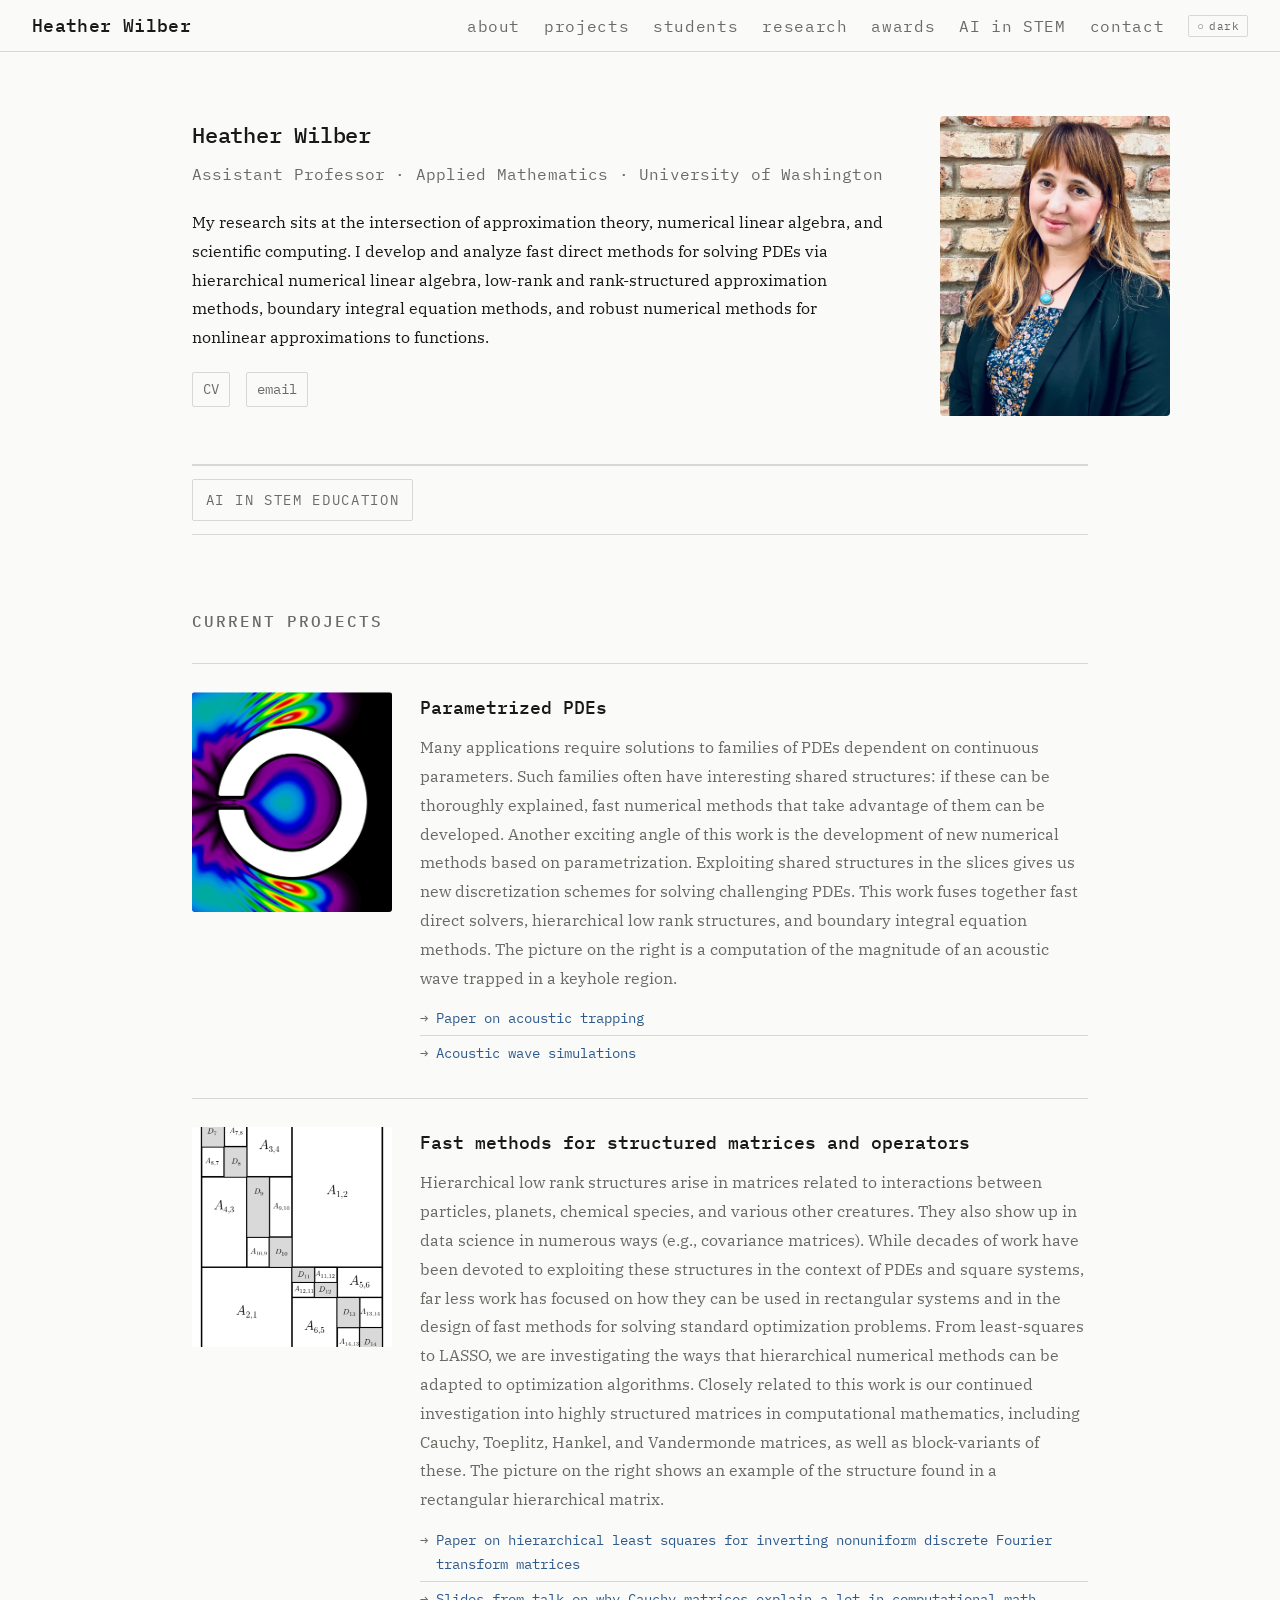
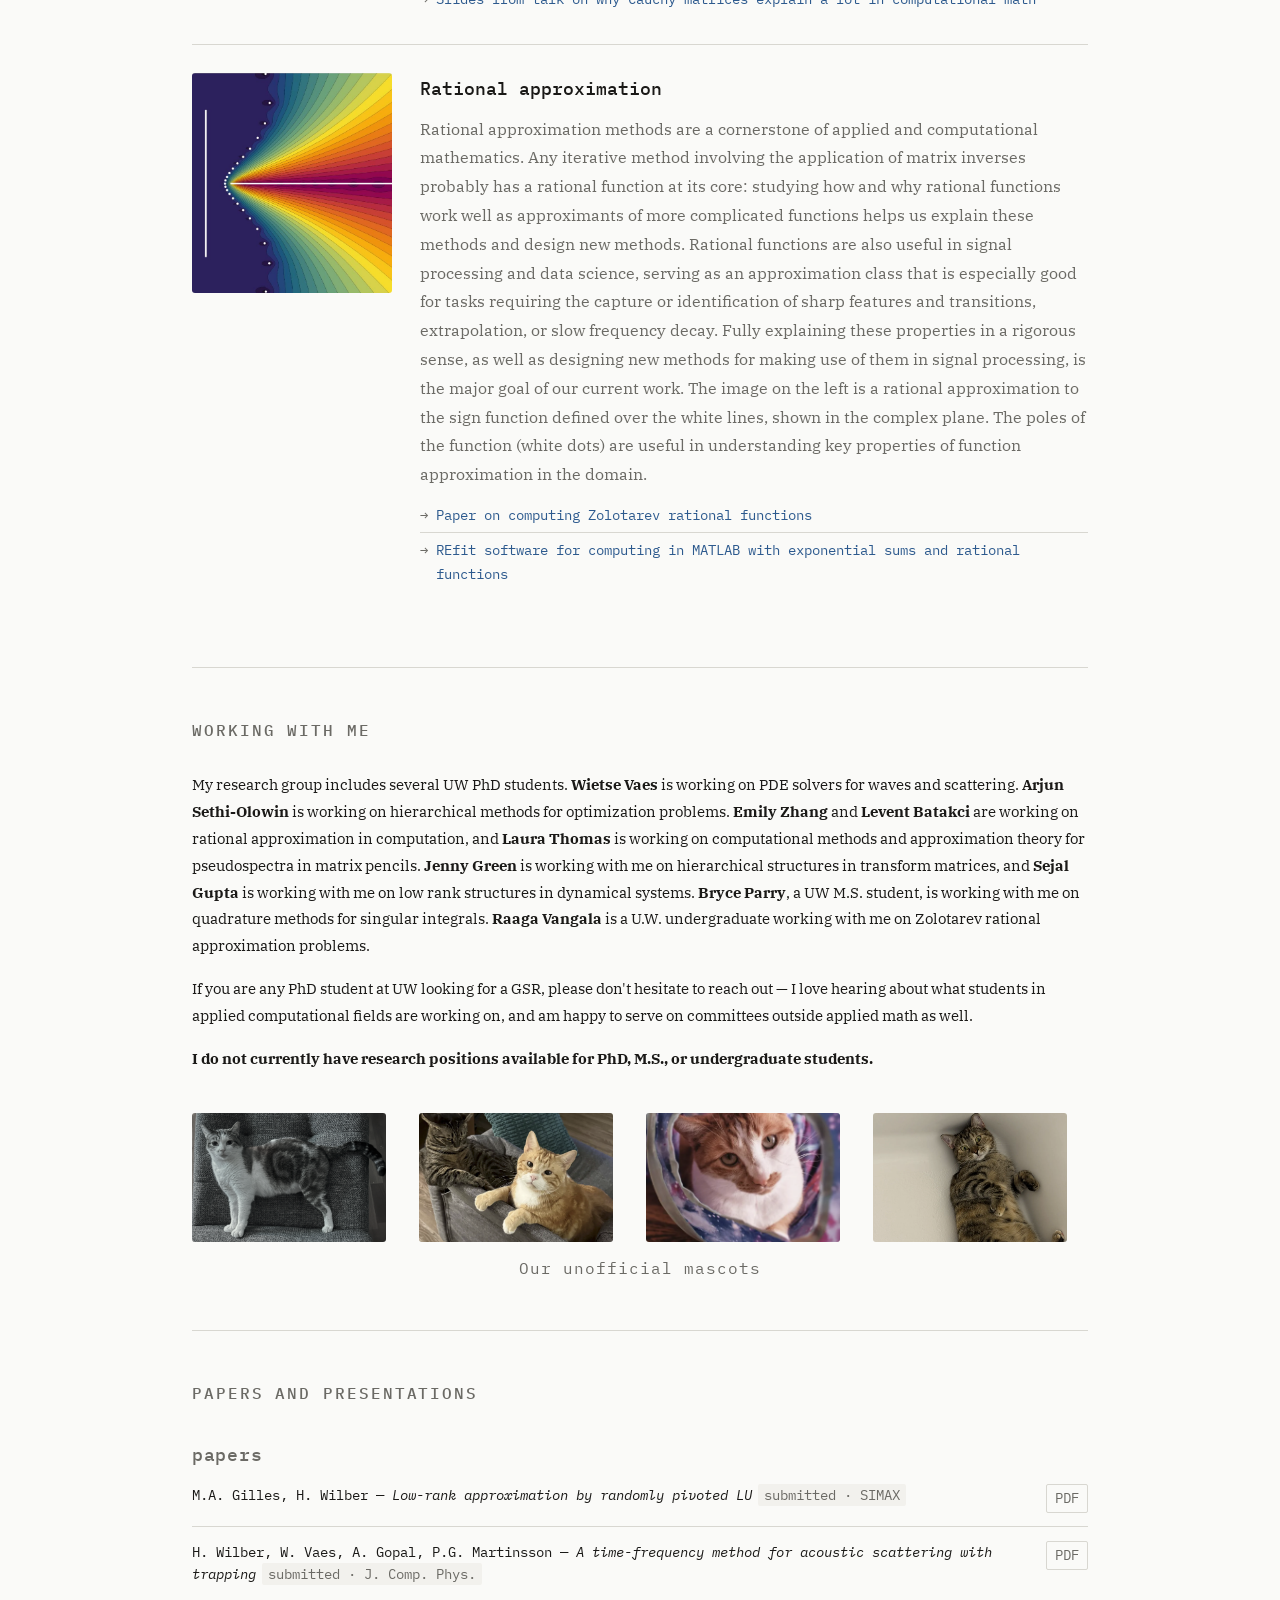
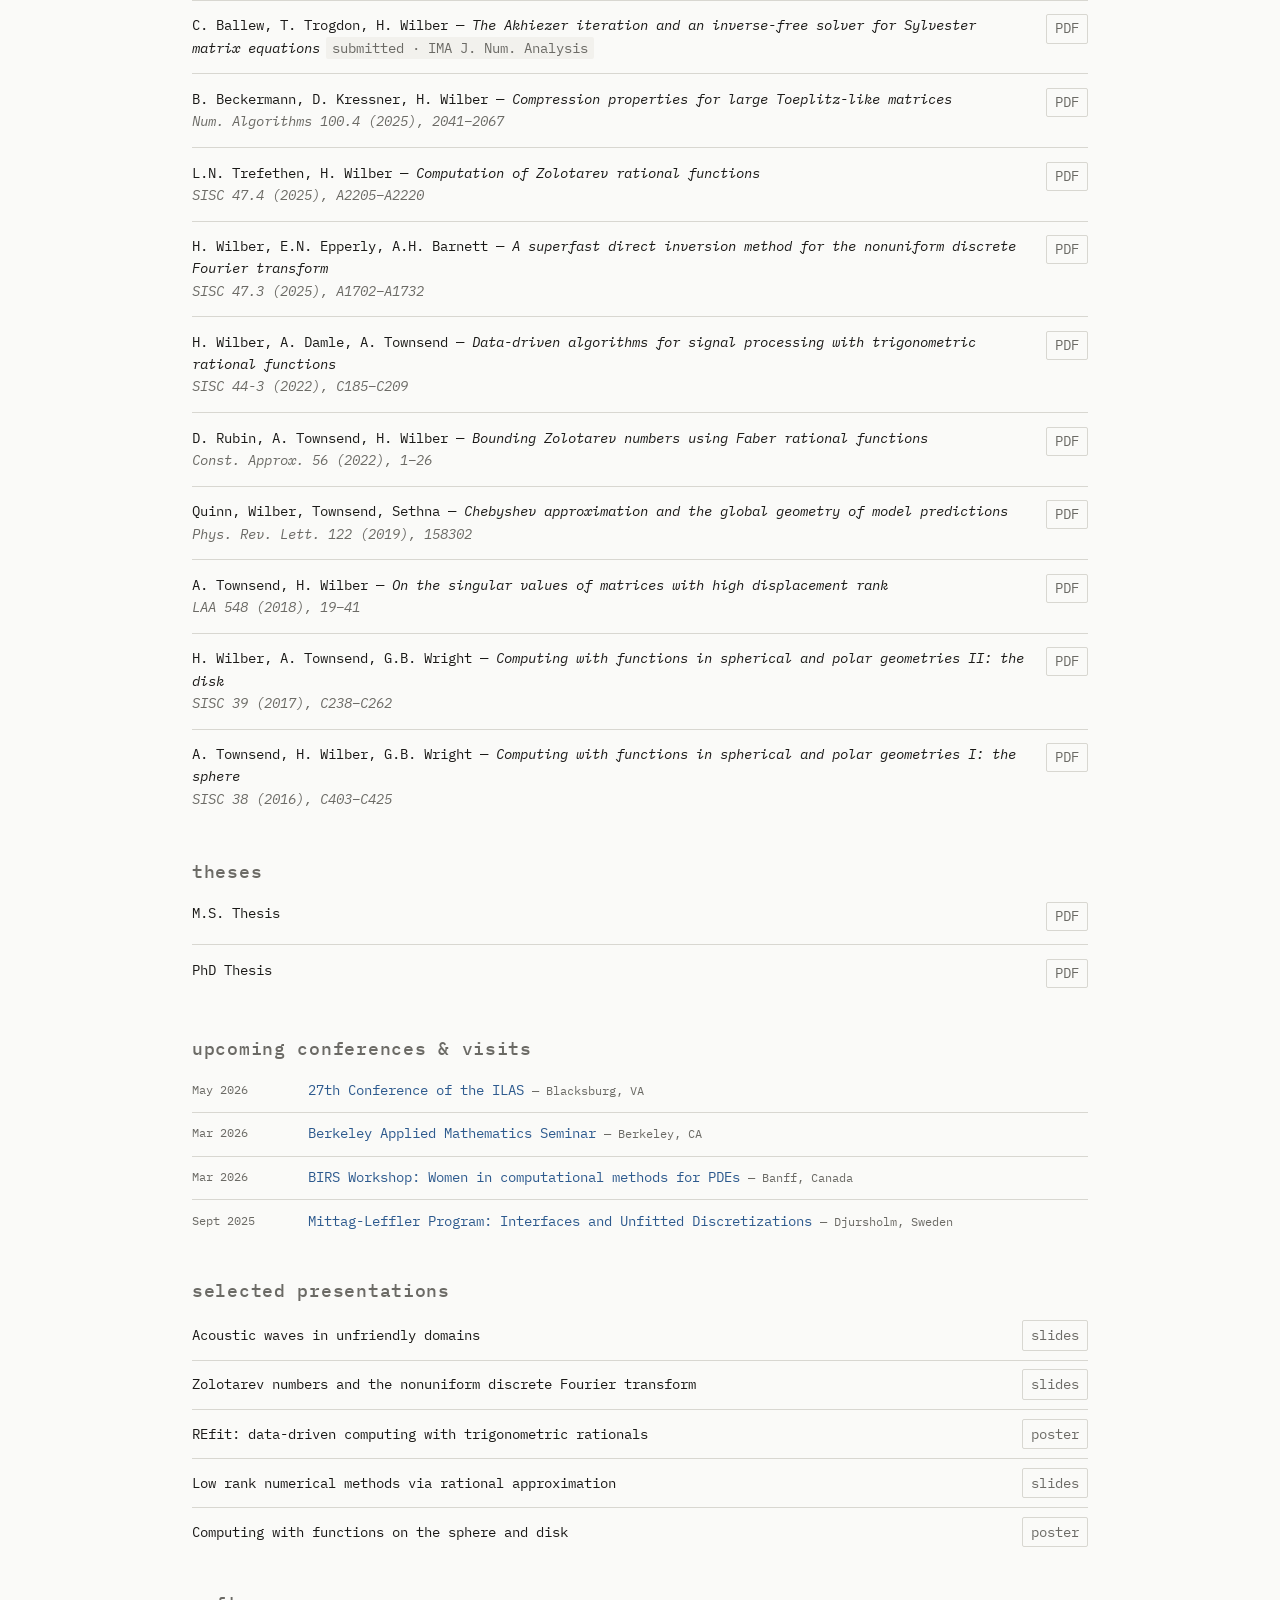
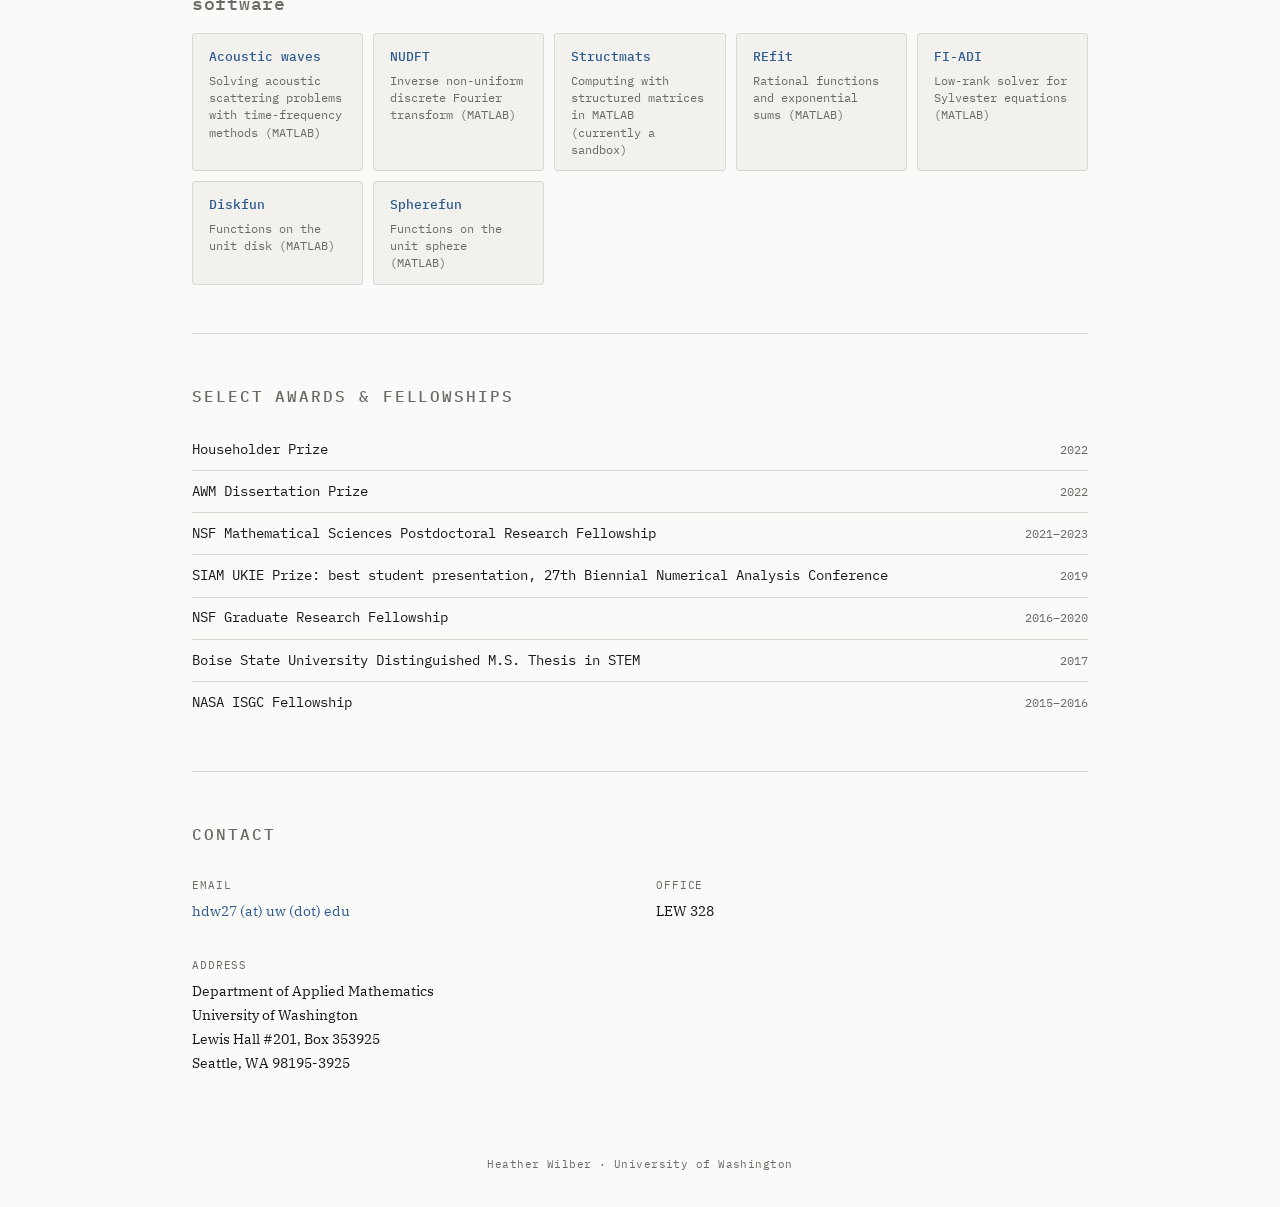
==== commit f692fb4c: "update AI website" ====
--- a/index.html
+++ b/index.html
@@ -122,6 +122,7 @@
       <li><a href="#students">students</a></li>
       <li><a href="#research">research</a></li>
       <li><a href="#awards">awards</a></li>
+      <li><a href="ai_learning.html">AI in STEM</a></li>
       <li><a href="#contact">contact</a></li>
     </ul>
     <button class="theme-toggle" id="themeToggle" aria-label="Toggle dark mode">
@@ -145,6 +146,10 @@
       </div>
     </div>
     <img src="me.jpg" alt="Picture of a woman smiling" class="hero-photo">
+  </div>
+
+  <div class="project-divider" style="padding: 0.8rem 0; border-top: 1px solid var(--border); border-bottom: 1px solid var(--border); margin: 0 0 1.5rem; text-align: left;">
+    <a href="ai_learning.html" style="display: inline-block; font-size: 14px; letter-spacing: 0.12em; text-transform: uppercase; color: var(--muted); border: 1px solid var(--border); padding: 0.5rem 0.8rem; border-radius: 2px; transition: border-color 0.15s, color 0.15s;">AI in STEM education</a>
   </div>
 
   <!-- ═══ CURRENT PROJECTS ═══ -->
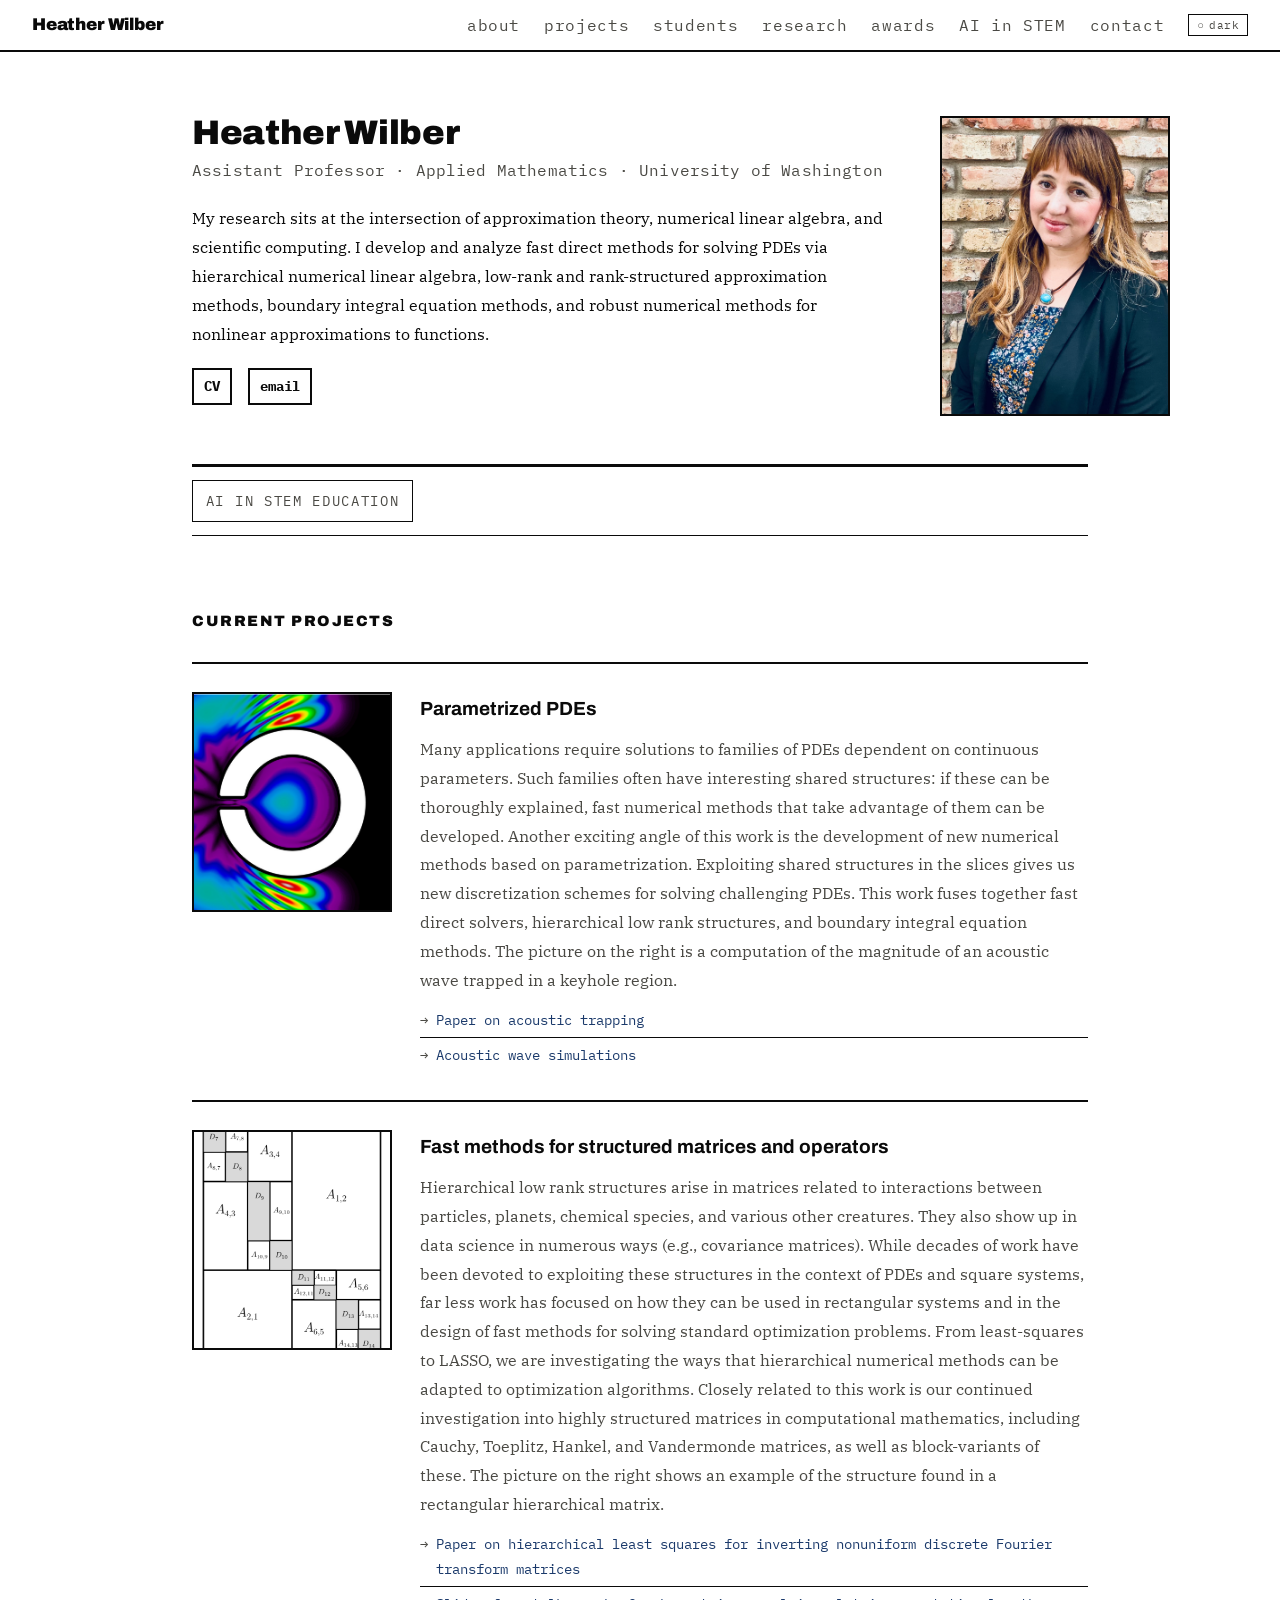
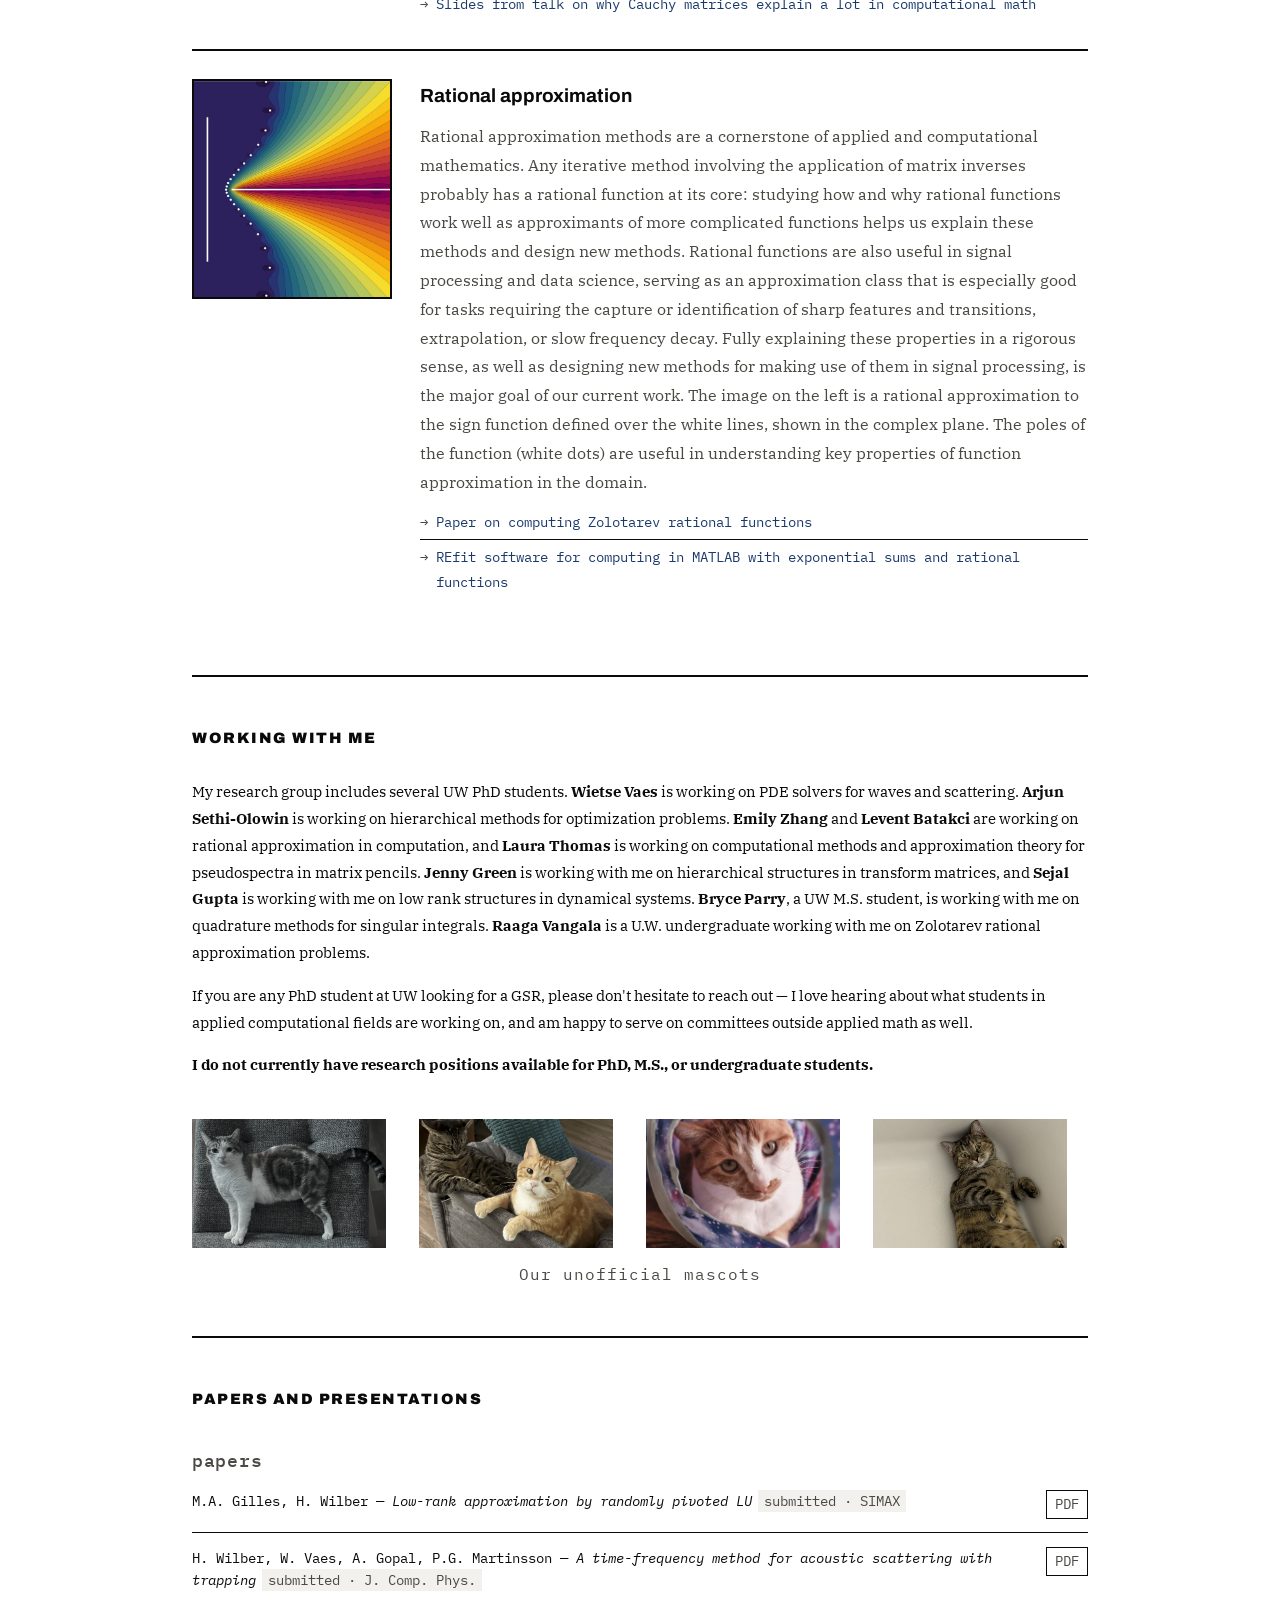
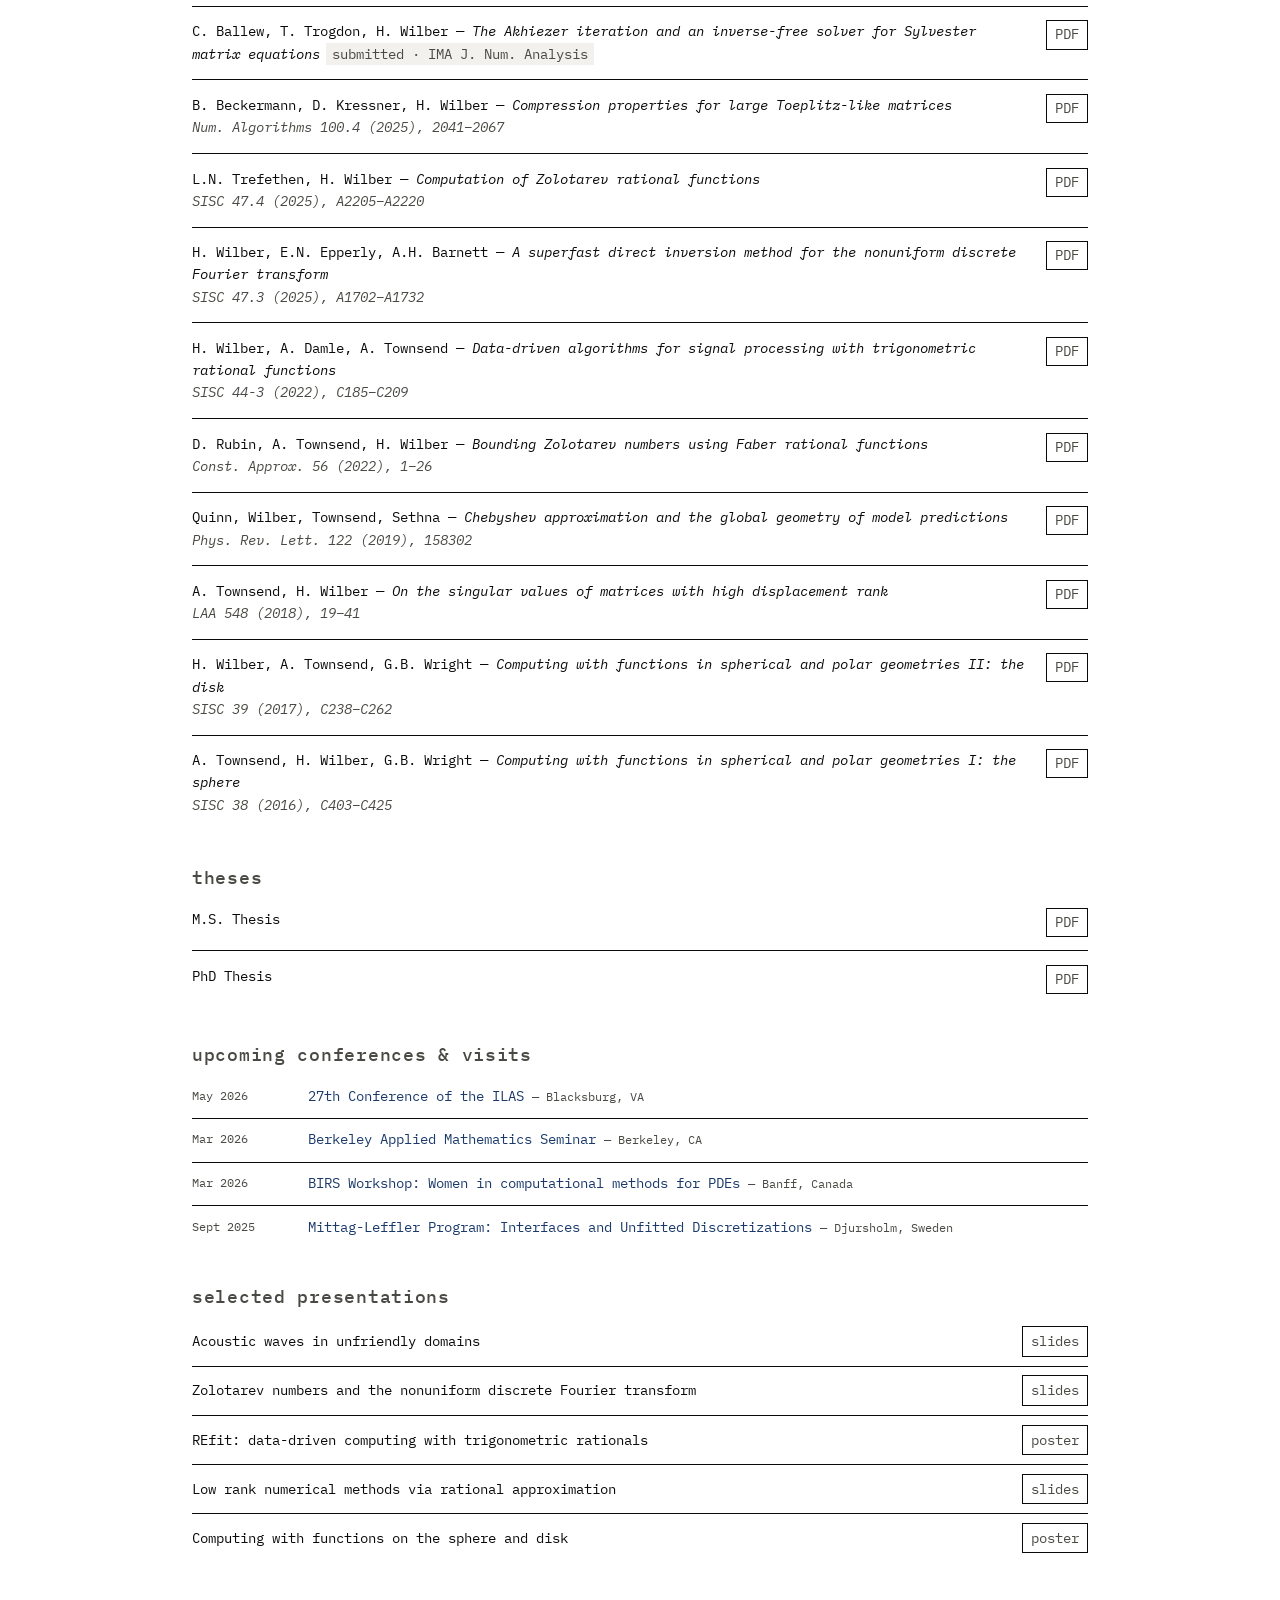
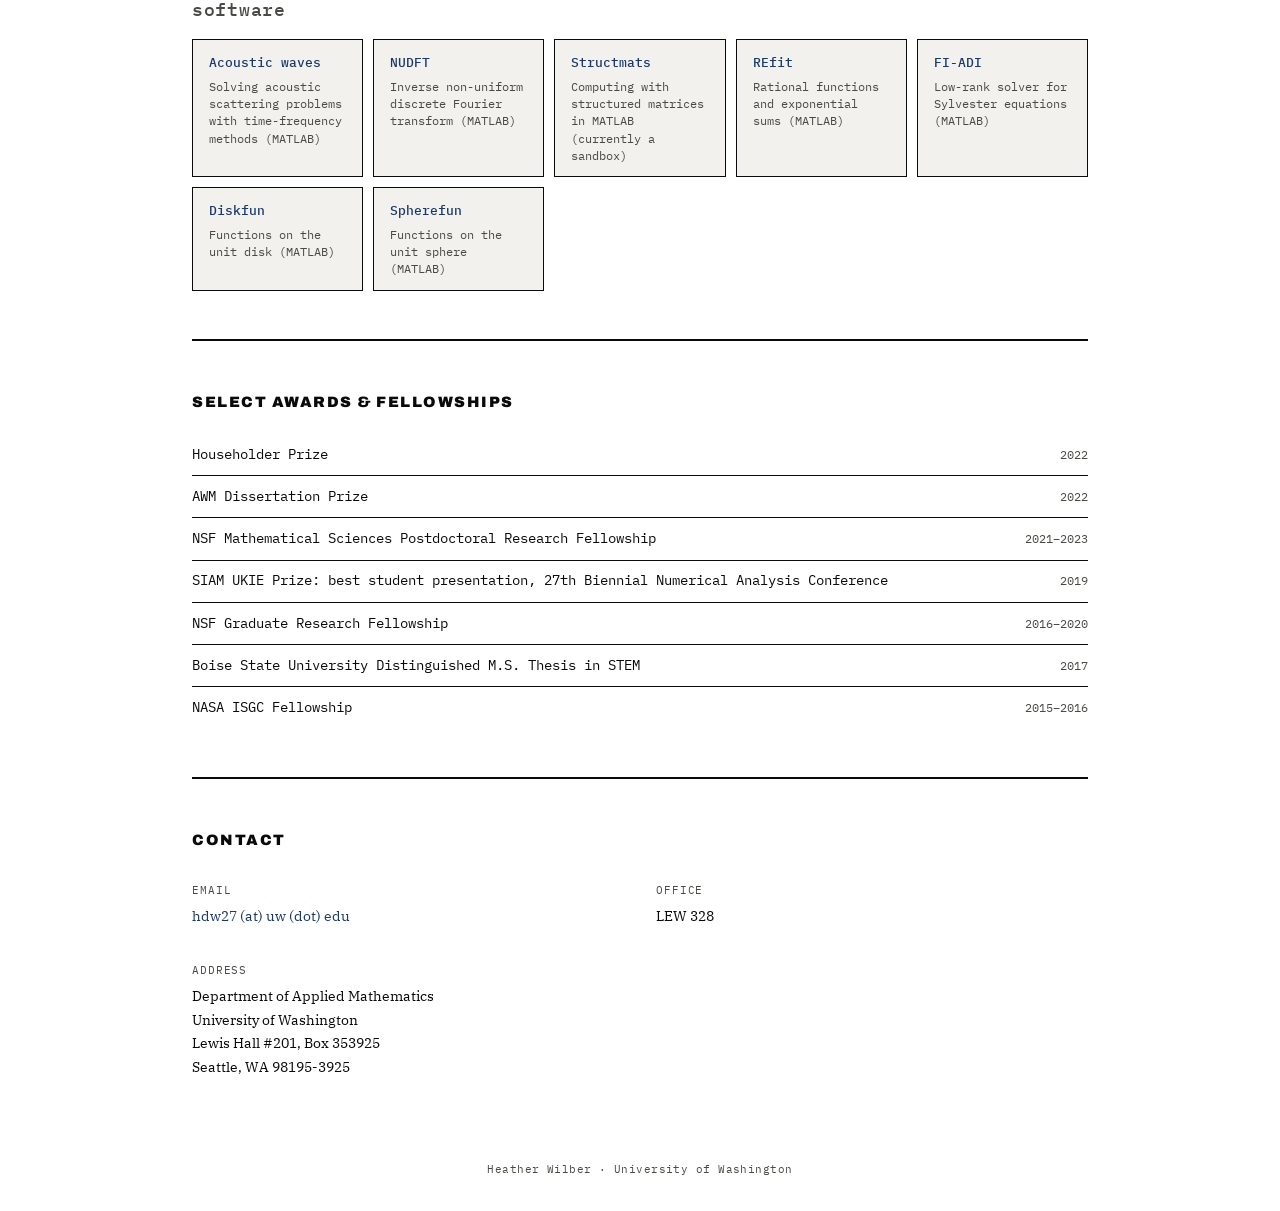
==== commit bc5620ca: "update style" ====
--- a/index.html
+++ b/index.html
@@ -5,46 +5,47 @@
 <meta name="viewport" content="width=device-width, initial-scale=1.0">
 <title>Heather Wilber</title>
 <link rel="preconnect" href="https://fonts.googleapis.com">
-<link href="https://fonts.googleapis.com/css2?family=IBM+Plex+Mono:ital,wght@0,400;0,500;1,400&family=IBM+Plex+Serif:ital,wght@0,400;1,400&display=swap" rel="stylesheet">
+<link href="https://fonts.googleapis.com/css2?family=IBM+Plex+Mono:ital,wght@0,400;0,500;1,400&family=IBM+Plex+Serif:ital,wght@0,400;1,400&family=Archivo:wght@500;700;900&display=swap" rel="stylesheet">
 <style>
   :root, [data-theme="light"] {
-    --bg: #fafaf8; --surface: #f2f1ed; --border: #d8d7d1;
-    --text: #1a1917; --muted: #6b6a65; --link: #2d5a8e; --link-hover: #1a3a5c;
+    --bg: #ffffff; --surface: #f2f1ed; --border: #0a0a0a;
+    --text: #0a0a0a; --muted: #4a4944; --link: #1b3a6b; --link-hover: #0a2547;
   }
   [data-theme="dark"] {
-    --bg: #141412; --surface: #1e1d1b; --border: #2e2d2a;
-    --text: #e8e7e2; --muted: #888780; --link: #7aabdb; --link-hover: #a8c8e8;
+    --bg: #0a0a0a; --surface: #171613; --border: #f2f2ef;
+    --text: #f2f2ef; --muted: #b6b5ae; --link: #7fa6de; --link-hover: #a8c8e8;
   }
   * { box-sizing: border-box; margin: 0; padding: 0; }
+  *, *::before, *::after { border-radius: 0 !important; }
   html { scroll-behavior: smooth; }
   body { font-family: 'IBM Plex Mono', monospace; background: var(--bg); color: var(--text); font-size: 18px; line-height: 1.75; transition: background 0.2s, color 0.2s; }
   a { color: var(--link); text-decoration: none; }
   a:hover { color: var(--link-hover); text-decoration: underline; }
 
-  nav { position: sticky; top: 0; z-index: 100; background: var(--bg); border-bottom: 1px solid var(--border); padding: 0 2rem; display: flex; align-items: center; justify-content: space-between; height: 52px; transition: background 0.2s, border-color 0.2s; }
-  .nav-name { font-weight: 500; font-size: 18px; letter-spacing: 0.02em; color: var(--text); text-decoration: none; }
+  nav { position: sticky; top: 0; z-index: 100; background: var(--bg); border-bottom: 2px solid var(--border); padding: 0 2rem; display: flex; align-items: center; justify-content: space-between; height: 52px; transition: background 0.2s, border-color 0.2s; }
+  .nav-name { font-family: 'Archivo', sans-serif; font-weight: 900; font-size: 17px; letter-spacing: -0.01em; color: var(--text); text-decoration: none; }
   .nav-right { display: flex; align-items: center; gap: 1.5rem; }
   .nav-links { display: flex; gap: 1.5rem; list-style: none; }
   .nav-links a { font-size: 16px; color: var(--muted); letter-spacing: 0.04em; }
   .nav-links a:hover { color: var(--text); text-decoration: none; }
-  .theme-toggle { background: none; border: 1px solid var(--border); border-radius: 2px; color: var(--muted); cursor: pointer; font-family: 'IBM Plex Mono', monospace; font-size: 11px; letter-spacing: 0.04em; padding: 3px 8px; transition: border-color 0.15s, color 0.15s; display: flex; align-items: center; gap: 5px; }
+  .theme-toggle { background: none; border: 1px solid var(--border); color: var(--muted); cursor: pointer; font-family: 'IBM Plex Mono', monospace; font-size: 11px; letter-spacing: 0.04em; padding: 3px 8px; transition: border-color 0.15s, color 0.15s; display: flex; align-items: center; gap: 5px; }
   .theme-toggle:hover { color: var(--text); border-color: var(--text); }
 
   .container { max-width: 960px; margin: 0 auto; padding: 0 2rem; }
 
-  .hero { padding: 4rem 0 3rem; display: grid; grid-template-columns: 1fr 148px; gap: 3rem; align-items: start; border-bottom: 1px solid var(--border); }
-  .hero-photo { width: 230px; height: 300px; border-radius: 4px; object-fit: cover; }
-  .hero-photo-placeholder { width: 148px; height: 148px; border-radius: 4px; background: var(--surface); border: 1px solid var(--border); display: flex; align-items: center; justify-content: center; font-size: 11px; color: var(--muted); letter-spacing: 0.05em; }
-  h1 { font-weight: 500; font-size: 22px; letter-spacing: -0.01em; margin-bottom: 0.35rem; }
+  .hero { padding: 4rem 0 3rem; display: grid; grid-template-columns: 1fr 148px; gap: 3rem; align-items: start; border-bottom: 2px solid var(--border); }
+  .hero-photo { width: 230px; height: 300px; border: 2px solid var(--border); object-fit: cover; }
+  .hero-photo-placeholder { width: 148px; height: 148px; background: var(--surface); border: 2px solid var(--border); display: flex; align-items: center; justify-content: center; font-size: 11px; color: var(--muted); letter-spacing: 0.05em; }
+  h1 { font-family: 'Archivo', sans-serif; font-weight: 900; font-size: 34px; letter-spacing: -0.01em; margin-bottom: 0.4rem; line-height: 1; }
   .hero-affil { font-size: 16px; color: var(--muted); margin-bottom: 1.25rem; letter-spacing: 0.01em; }
   .hero-bio { font-family: 'IBM Plex Serif', serif; font-size: 16px; line-height: 1.8; margin-bottom: 1.25rem; }
   .hero-links { display: flex; gap: 1rem; flex-wrap: wrap; }
-  .hero-links a { font-size: 14px; color: var(--muted); border: 1px solid var(--border); padding: 4px 10px; border-radius: 2px; transition: border-color 0.15s, color 0.15s; }
-  .hero-links a:hover { color: var(--text); border-color: var(--text); text-decoration: none; }
-
-  section { padding: 3rem 0; border-bottom: 1px solid var(--border); }
+  .hero-links a { font-size: 14px; font-weight: 700; color: var(--text); border: 2px solid var(--border); padding: 4px 10px; transition: background 0.1s, color 0.1s; }
+  .hero-links a:hover { color: var(--bg); background: var(--text); text-decoration: none; }
+
+  section { padding: 3rem 0; border-bottom: 2px solid var(--border); }
   section:last-child { border-bottom: none; }
-  h2 { font-weight: 500; font-size: 16px; letter-spacing: 0.12em; text-transform: uppercase; color: var(--muted); margin-bottom: 1.75rem; }
+  h2 { font-family: 'Archivo', sans-serif; font-weight: 900; font-size: 15px; letter-spacing: 0.1em; text-transform: uppercase; color: var(--text); margin-bottom: 1.75rem; }
   h3 { font-weight: 500; font-size: 18px; letter-spacing: 0.04em; color: var(--muted); margin: 2rem 0 0.85rem; text-transform: lowercase; }
   h3:first-child { margin-top: 0; }
 
@@ -60,11 +61,11 @@
   .mascot-caption { text-align: center; font-size: 16px; color: var(--muted); letter-spacing: 0.06em; font-family: 'IBM Plex Mono', monospace; }
 
   /* Projects */
-  .project-item { display: grid; grid-template-columns: 200px 1fr; gap: 1.75rem; padding: 1.75rem 0; border-top: 1px solid var(--border); align-items: start; }
+  .project-item { display: grid; grid-template-columns: 200px 1fr; gap: 1.75rem; padding: 1.75rem 0; border-top: 2px solid var(--border); align-items: start; }
   .project-item:first-child { border-top: none; padding-top: 0; }
-  .project-photo { width: 200px; height: 220px; border-radius: 3px; object-fit: cover; }
-  .project-photo-placeholder { width: 200px; height: 220px; border-radius: 3px; background: var(--surface); border: 1px solid var(--border); display: flex; align-items: center; justify-content: center; font-size: 11px; color: var(--muted); letter-spacing: 0.05em; flex-shrink: 0; }
-  .project-title { font-family: 'IBM Plex Mono', monospace; font-weight: 500; font-size: 18px; margin-bottom: 0.6rem; color: var(--text); }
+  .project-photo { width: 200px; height: 220px; border: 2px solid var(--border); object-fit: cover; }
+  .project-photo-placeholder { width: 200px; height: 220px; background: var(--surface); border: 2px solid var(--border); display: flex; align-items: center; justify-content: center; font-size: 11px; color: var(--muted); letter-spacing: 0.05em; flex-shrink: 0; }
+  .project-title { font-family: 'Archivo', sans-serif; font-weight: 700; font-size: 19px; margin-bottom: 0.6rem; color: var(--text); }
   .project-desc { font-family: 'IBM Plex Serif', serif; font-size: 16px; line-height: 1.8; color: var(--muted); margin-bottom: 0.85rem; }
   .project-links { list-style: none; }
   .project-links li { font-size: 14px; padding: 0.3rem 0; border-top: 1px solid var(--border); display: flex; align-items: baseline; gap: 0.5rem; }
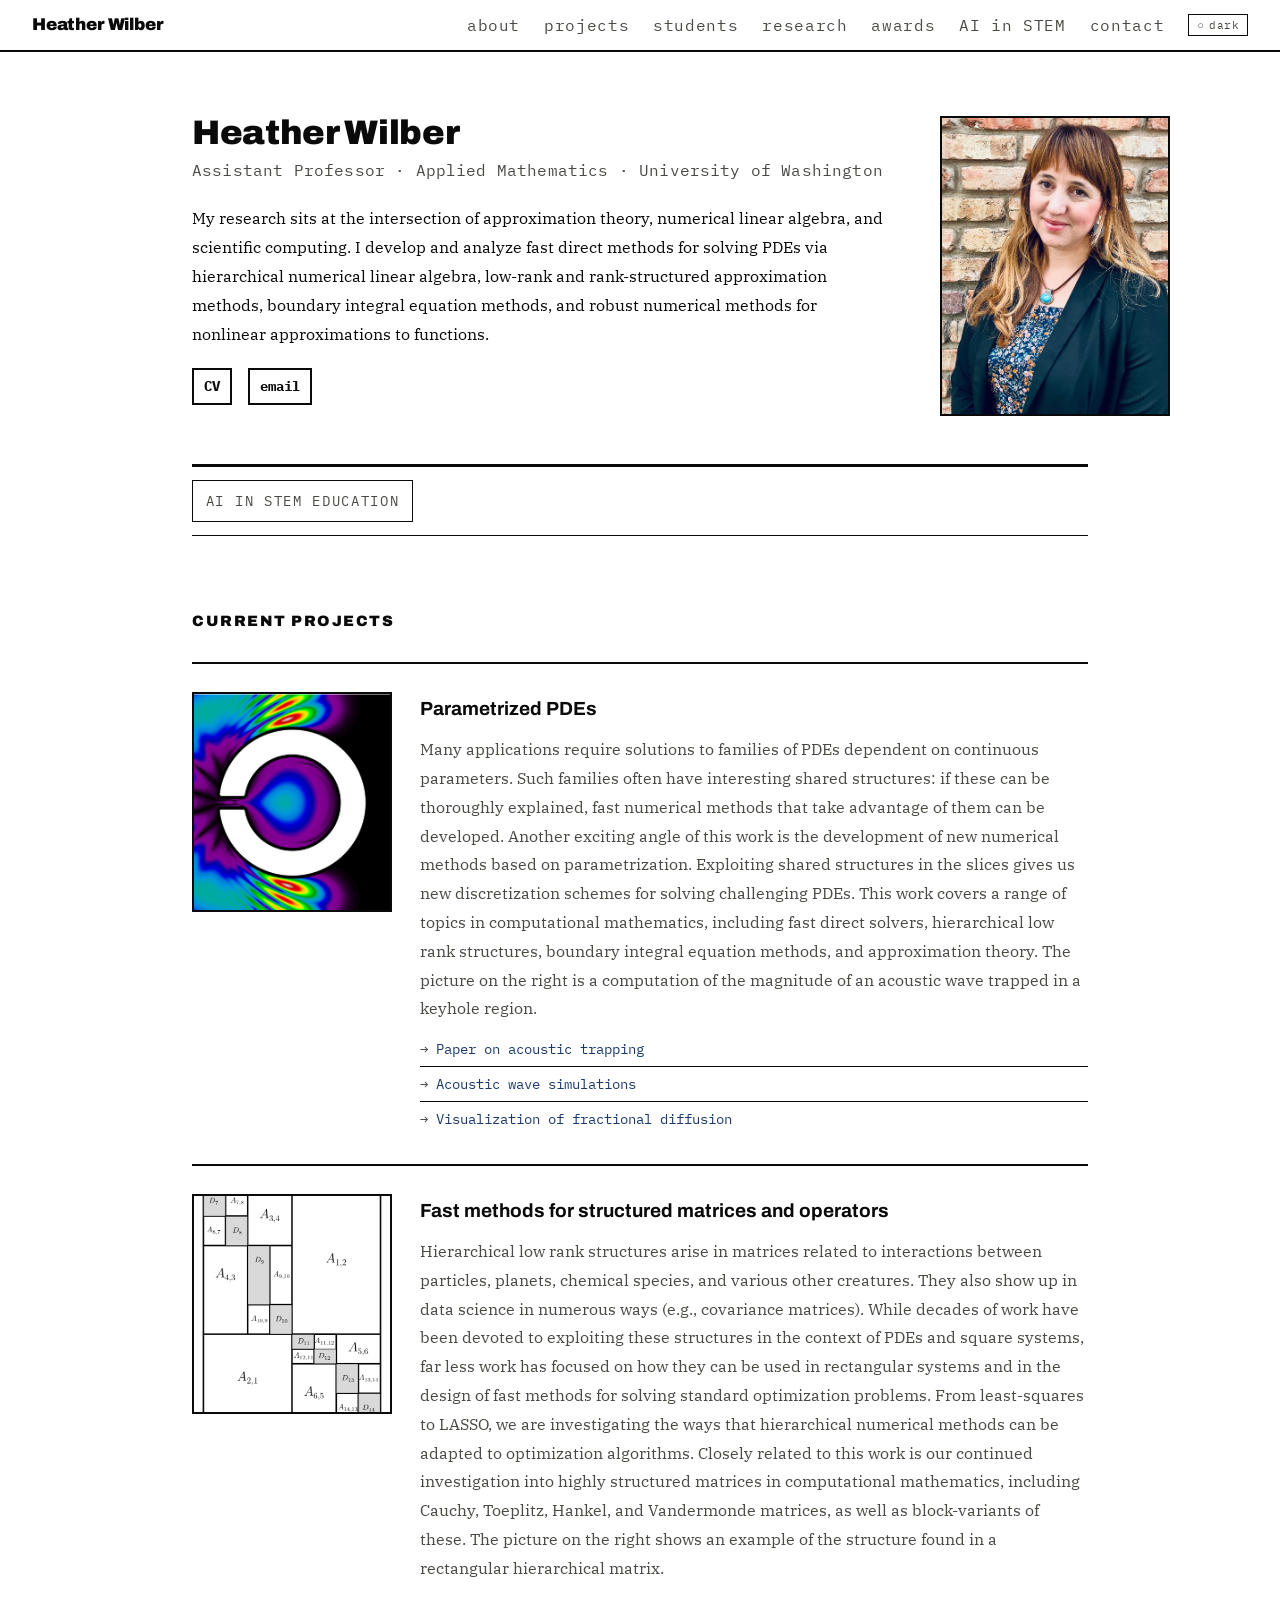
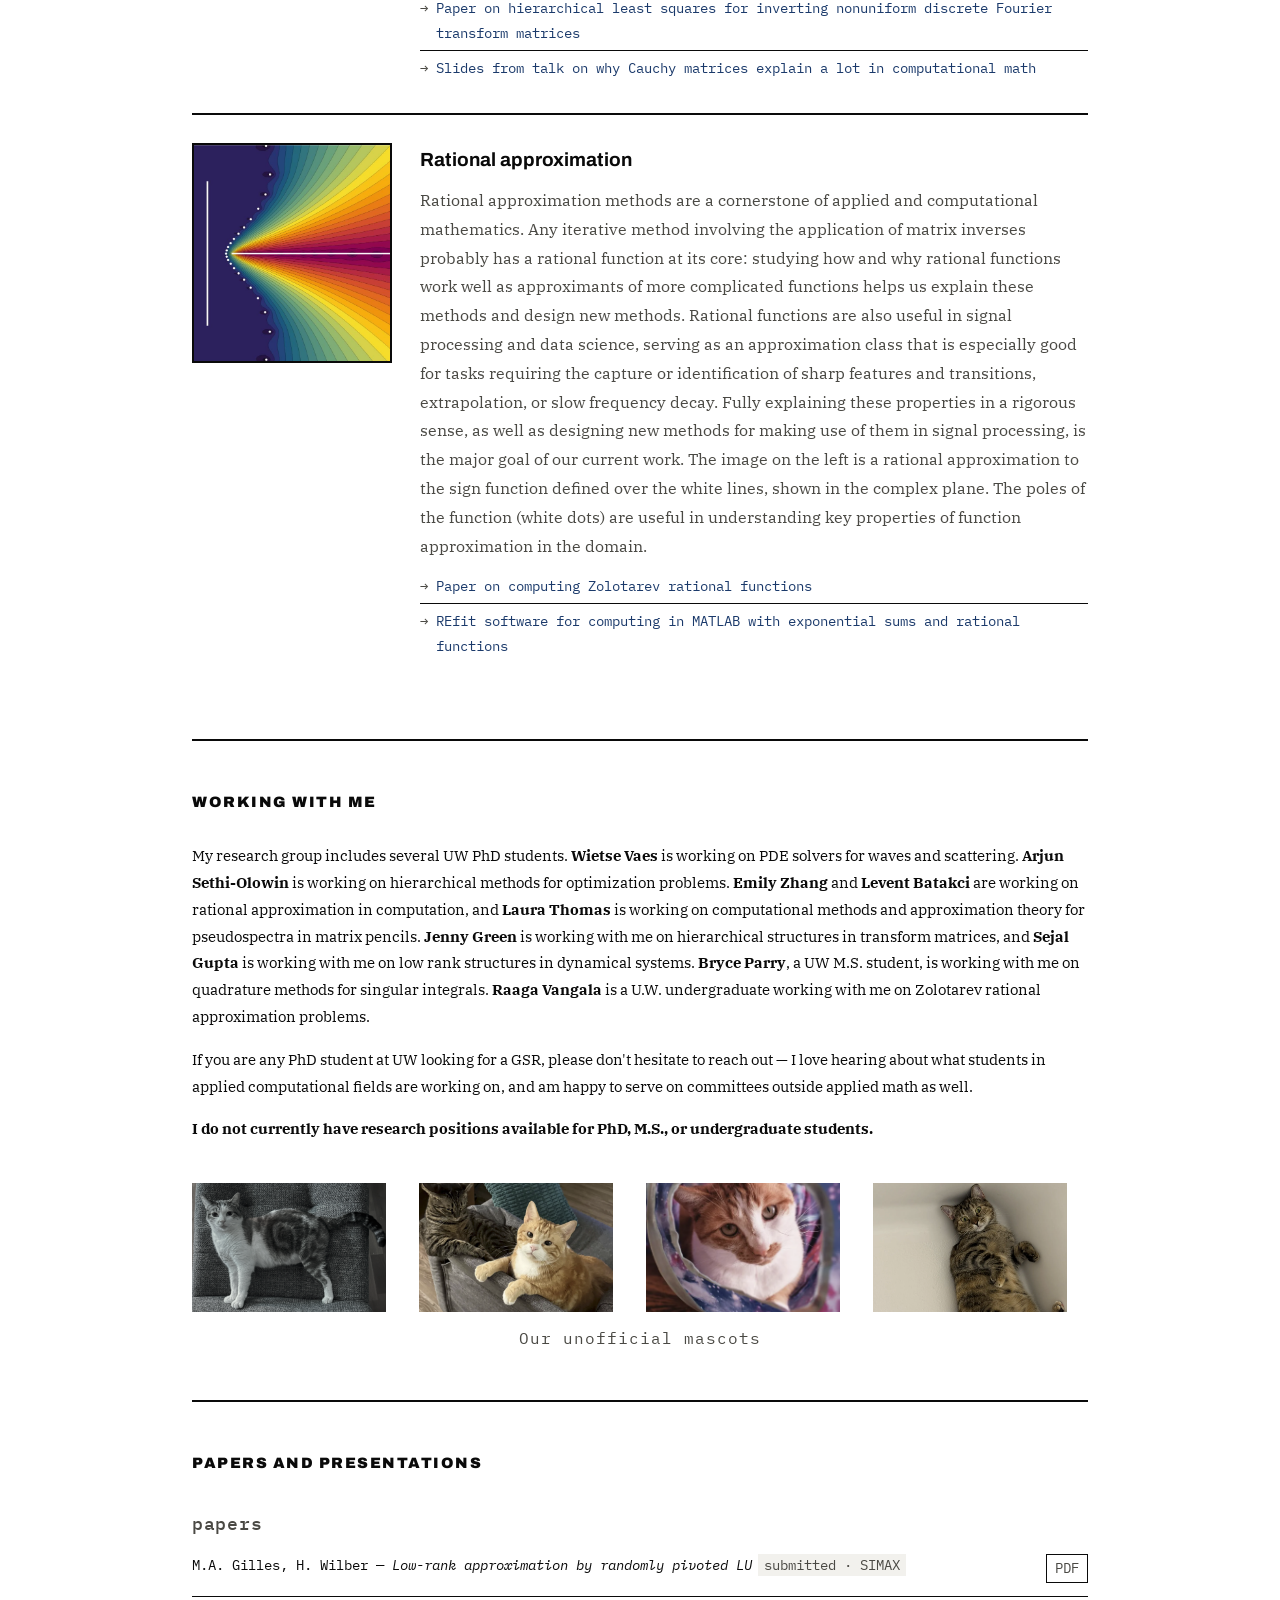
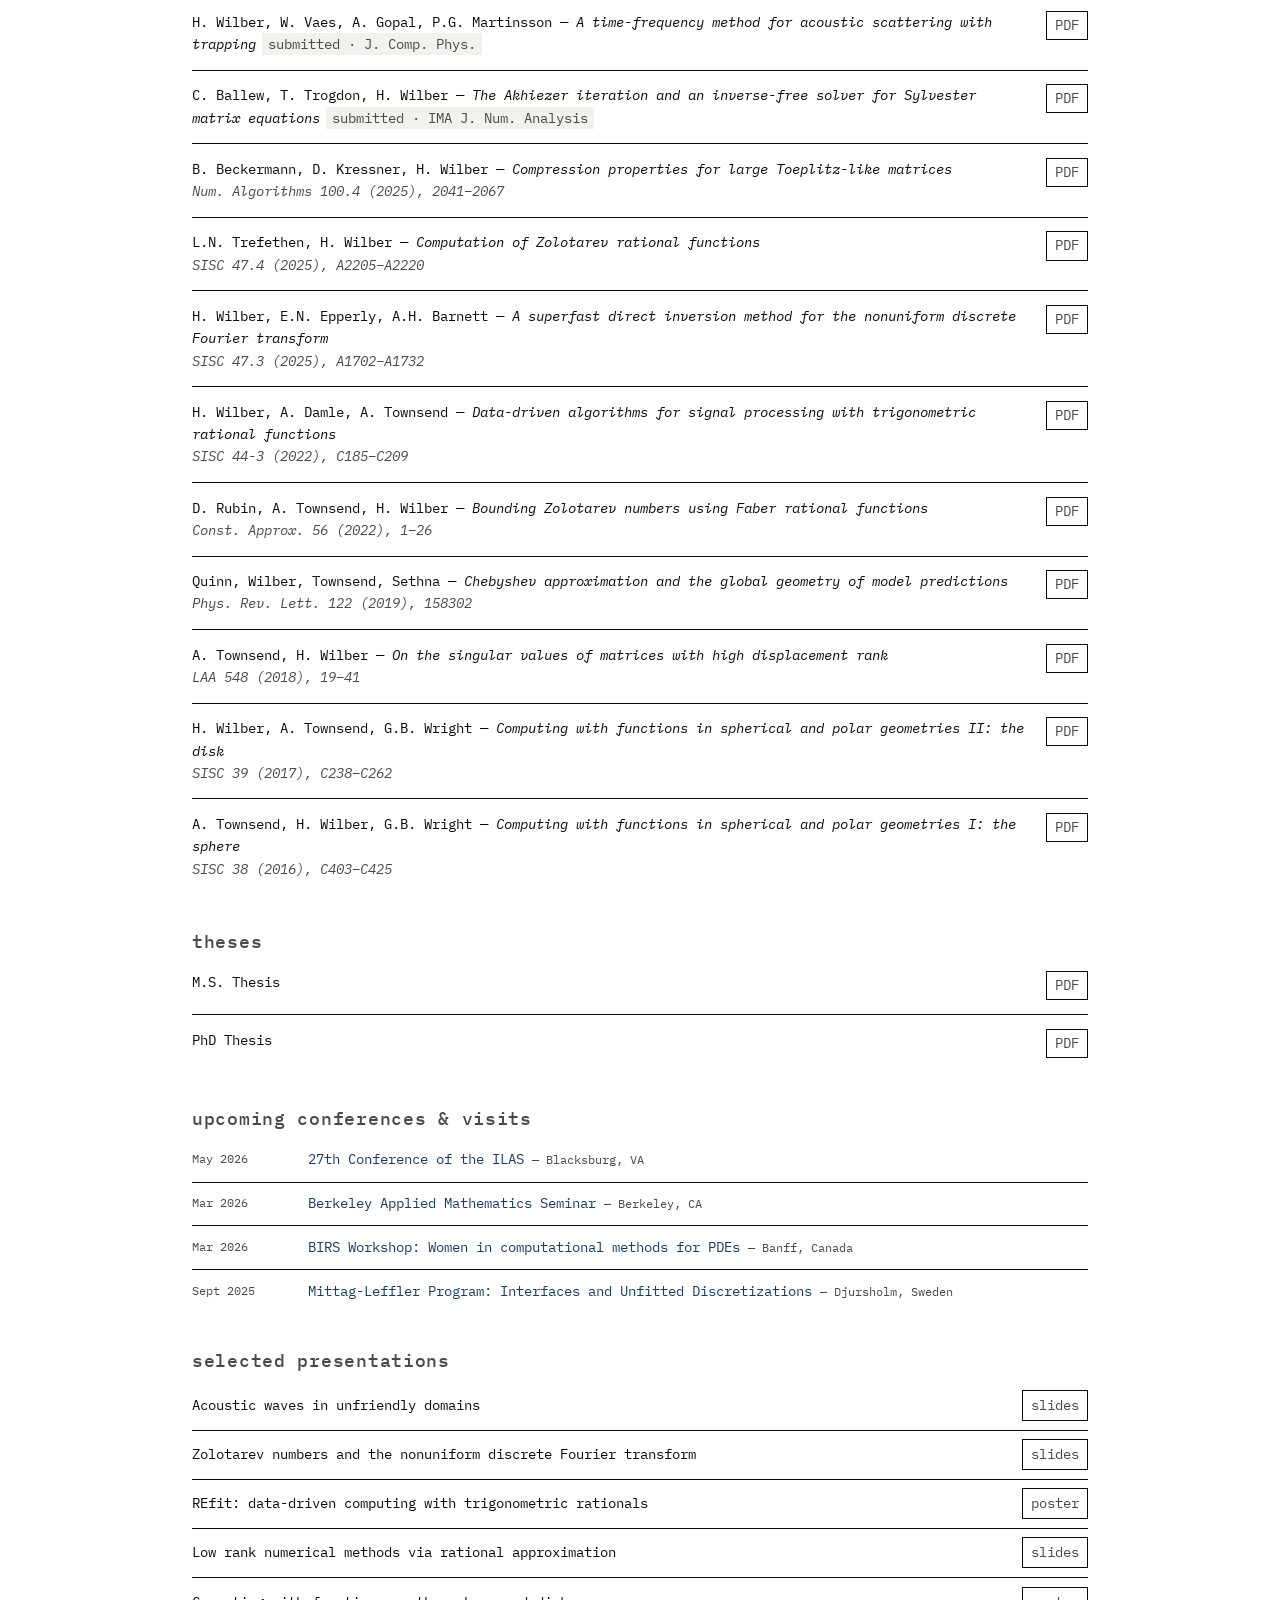
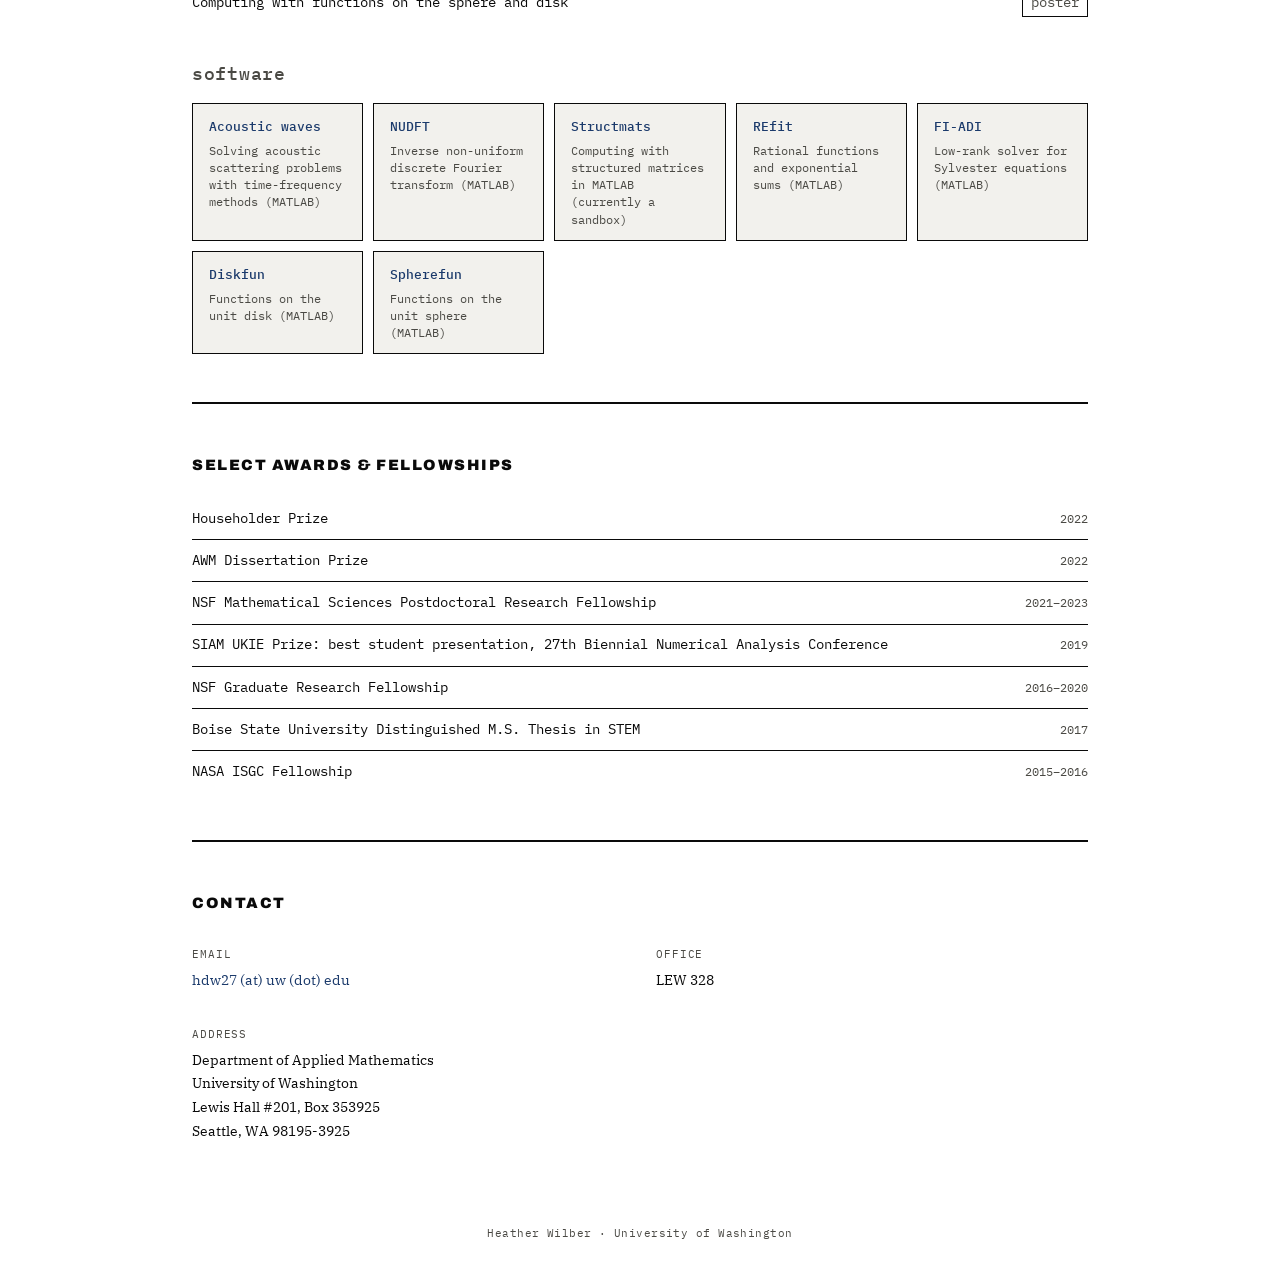
==== commit 1628f891: "Add fractional diffusion maze demo and link from research topics - New interactive page fractional-m" ====
--- a/index.html
+++ b/index.html
@@ -161,10 +161,11 @@
       <img src="keyhole.png" alt="A colorful image of the magnitude of an acoustic scattering wave trapped in a cavity with white boundaries." class="project-photo">
       <div>
         <p class="project-title">Parametrized PDEs</p>
-        <p class="project-desc">Many applications require solutions to families of PDEs dependent on continuous parameters. Such families often have interesting shared structures: if these can be thoroughly explained, fast numerical methods that take advantage of them can be developed. Another exciting angle of this work is the development of new numerical methods based on parametrization. Exploiting shared structures in the slices gives us new discretization schemes for solving challenging PDEs. This work fuses together fast direct solvers, hierarchical low rank structures, and boundary integral equation methods. The picture on the right is a computation of the magnitude of an acoustic wave trapped in a keyhole region.</p>
+        <p class="project-desc">Many applications require solutions to families of PDEs dependent on continuous parameters. Such families often have interesting shared structures: if these can be thoroughly explained, fast numerical methods that take advantage of them can be developed. Another exciting angle of this work is the development of new numerical methods based on parametrization. Exploiting shared structures in the slices gives us new discretization schemes for solving challenging PDEs. This work covers a range of topics in computational mathematics, including fast direct solvers, hierarchical low rank structures, boundary integral equation methods, and approximation theory. The picture on the right is a computation of the magnitude of an acoustic wave trapped in a keyhole region.</p>
         <ul class="project-links" aria-label="Related resources for Parametrized PDEs">
           <li><a href="https://arxiv.org/pdf/2506.15165">Paper on acoustic trapping</a></li>
           <li><a href="https://www.youtube.com/watch?v=D6Uqt_vXf6c">Acoustic wave simulations</a></li>
+          <li><a href="fractional-maze.html">Visualization of fractional diffusion</a></li>
         </ul>
       </div>
     </div>
